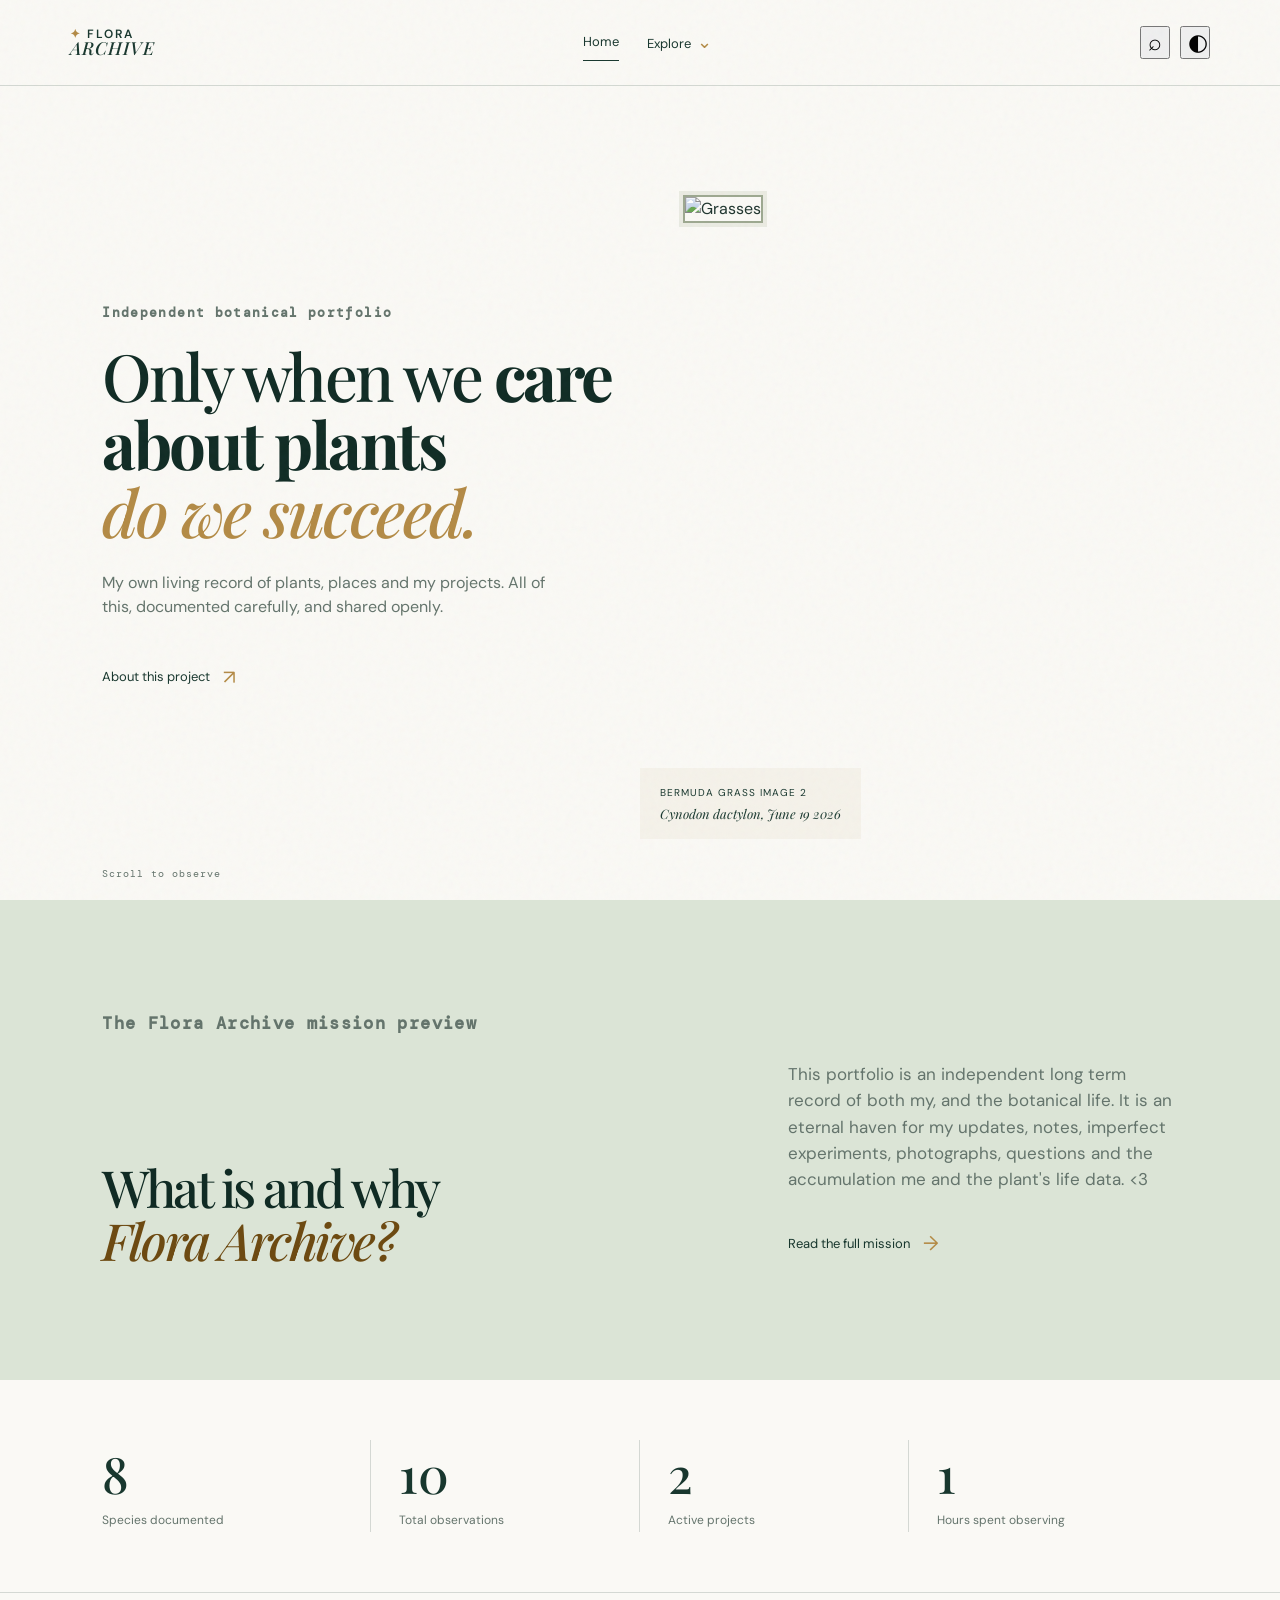
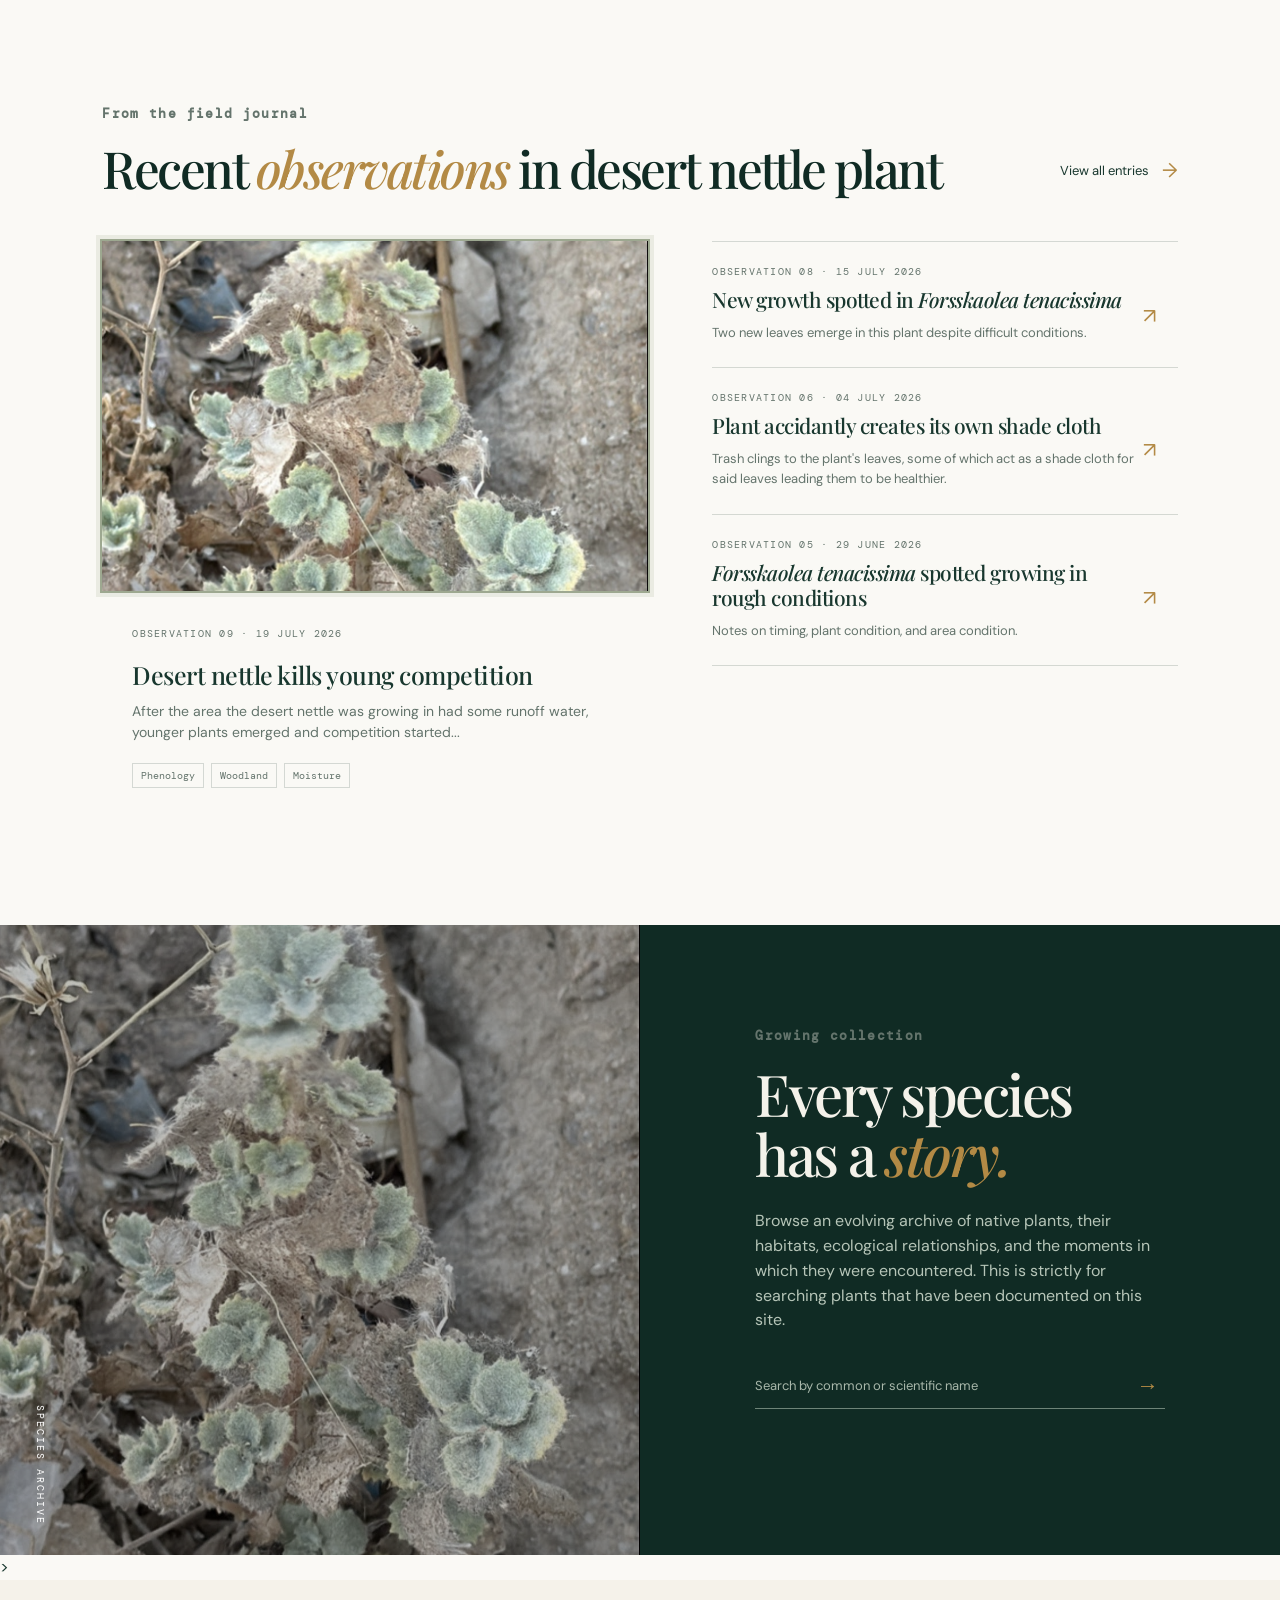
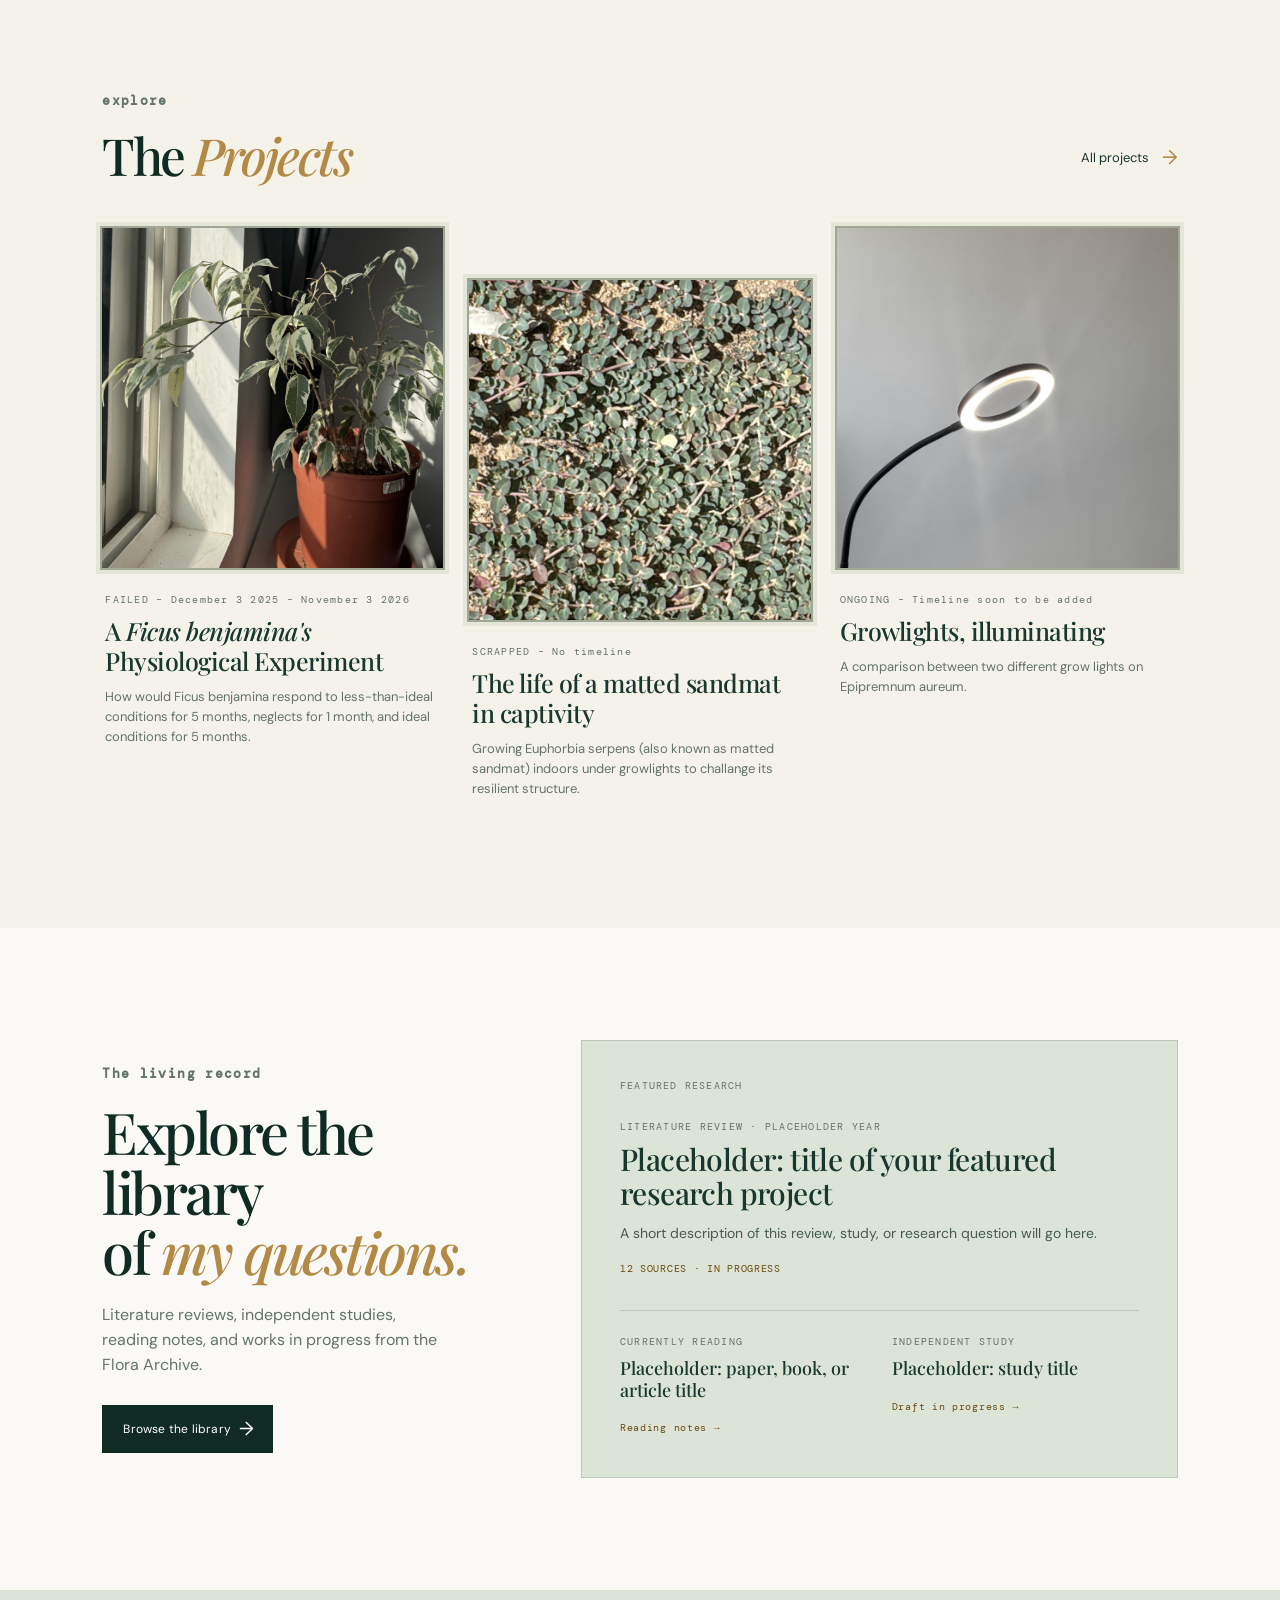
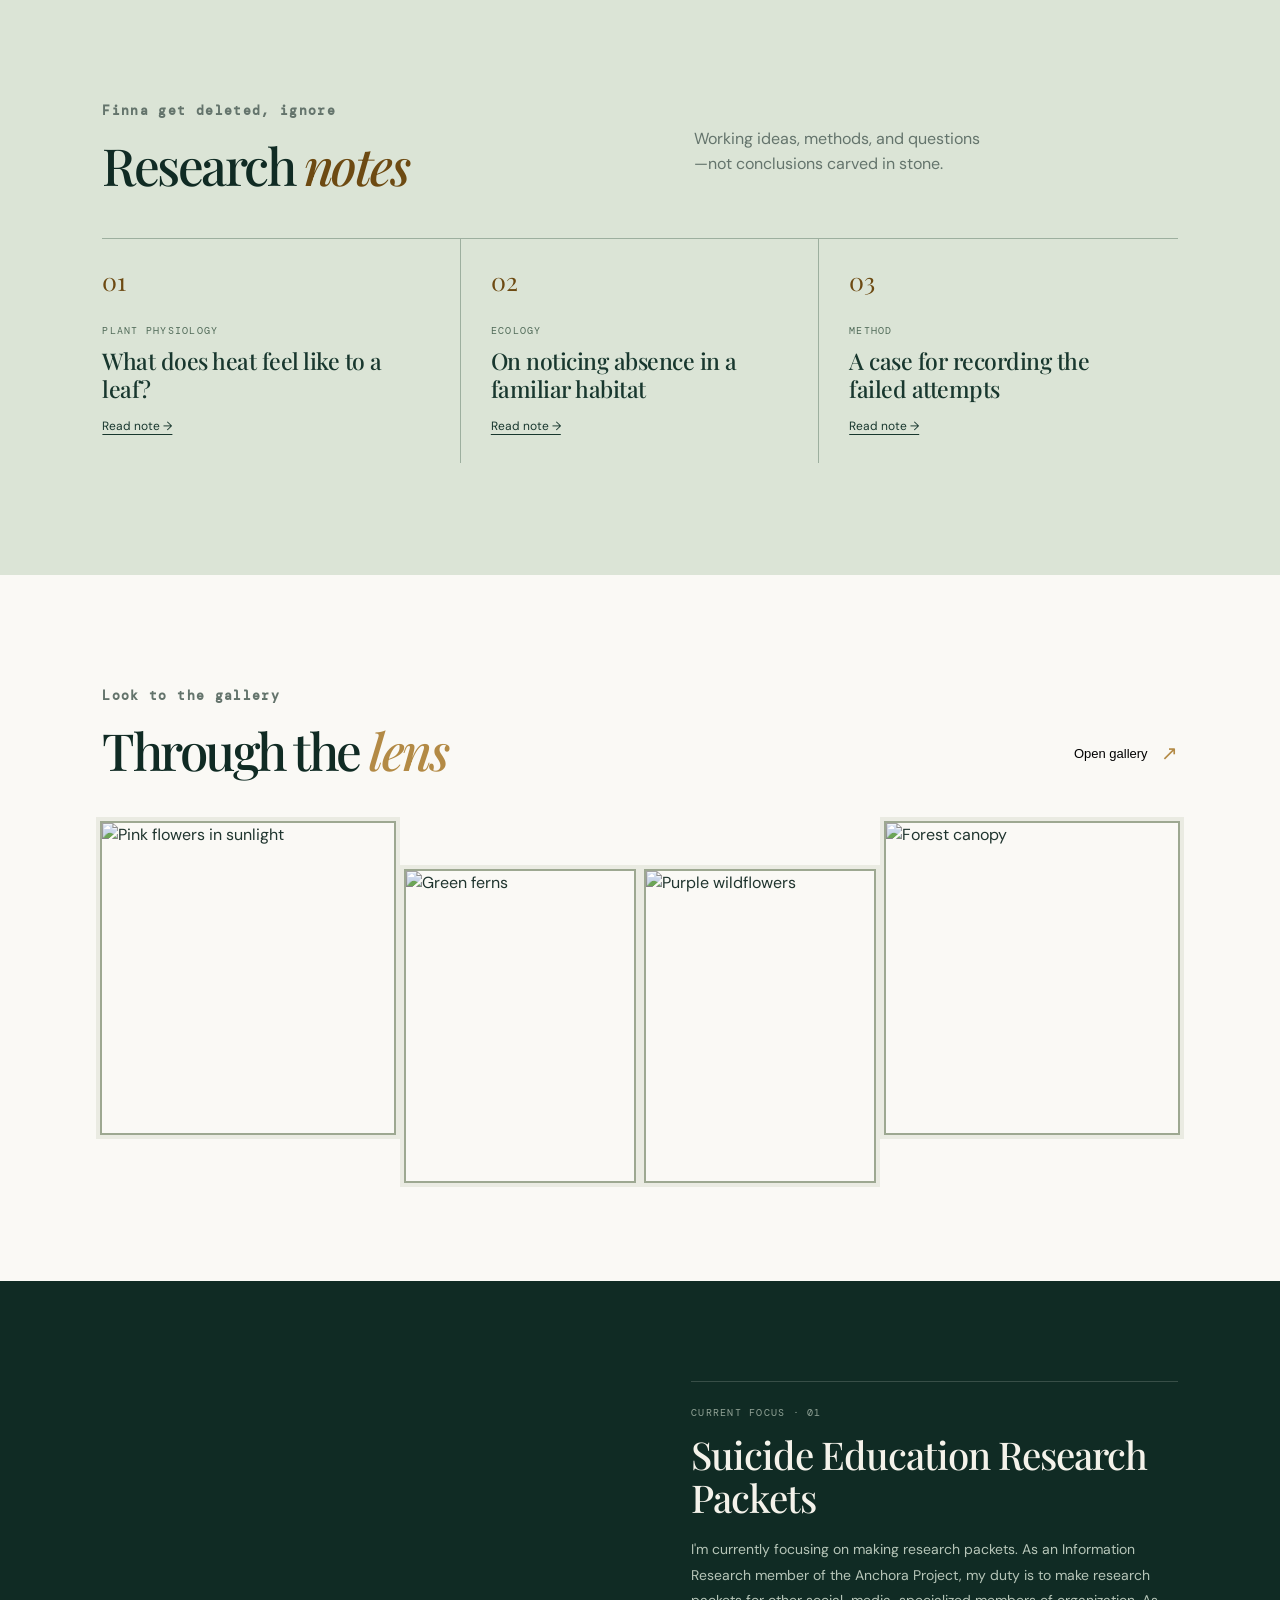
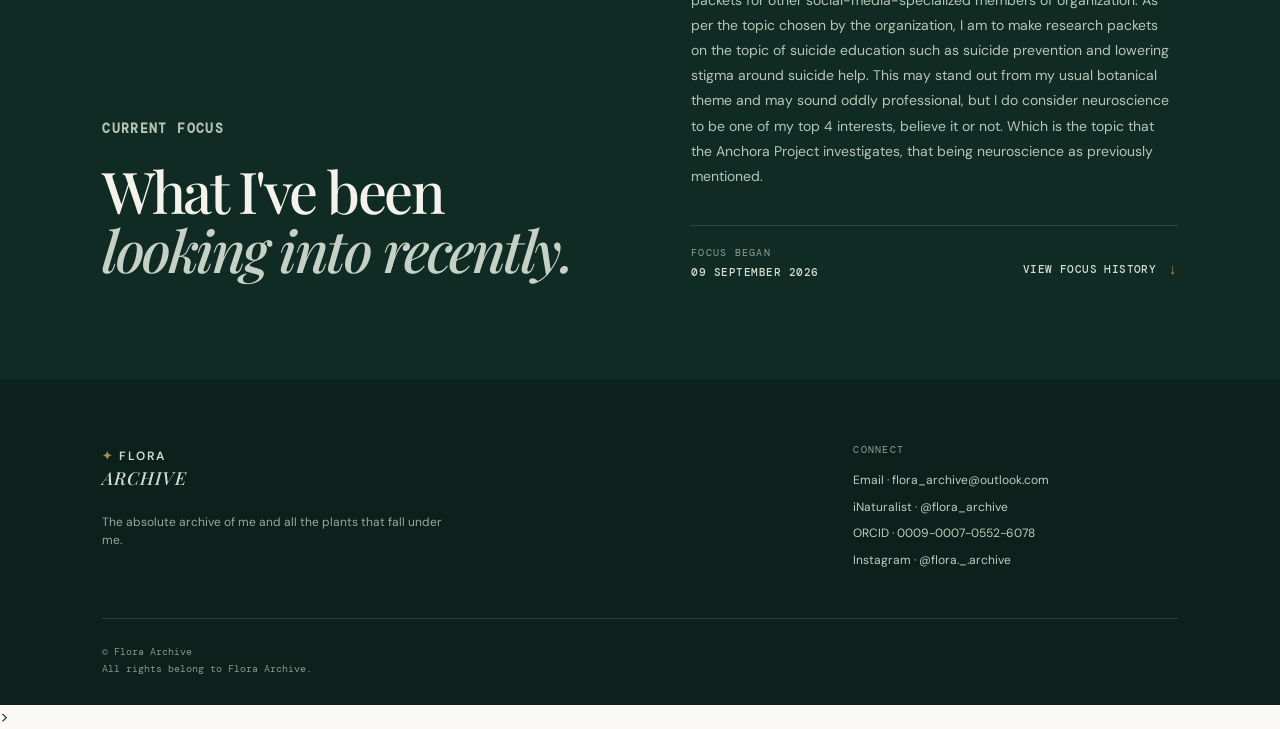
==== index.html @ 01d43f22 "Update statistics section with current counts" ====
<!DOCTYPE html>
<html lang="en">
<head>
  <link rel="apple-touch-icon" sizes="180x180" href="apple-touch-icon.png">
<link rel="icon" type="image/png" sizes="32x32" href="favicon-32x32.png">
<link rel="icon" type="image/png" sizes="16x16" href="favicon-16x16.png">
<link rel="manifest" href="site.webmanifest">

  <meta name="google-site-verification" content="4yT4V_p88GeWQ-NE4BEvoaEevQ_zPCximWHOG6hWYTo" />
  <meta name="google-site-verification" content="WA4KuqdUt3vAjFY7-NFNMb5pEqk57v_gBtIiW7fWdr4" />
  <meta charset="UTF-8" />
  <meta name="viewport" content="width=device-width, initial-scale=1.0" />
  <meta name="description" content="An independent botanical portfolio documenting plants, ecology, and and personal projects." />
  <title>Flora Archive . Independent Botanical portfolio</title>
  <link rel="preconnect" href="https://fonts.googleapis.com" />
  <link rel="preconnect" href="https://fonts.gstatic.com" crossorigin />
  <link href="https://fonts.googleapis.com/css2?family=DM+Mono:wght@400;500&family=DM+Sans:wght@400;500;600&family=Playfair+Display:ital,wght@0,500;0,600;0,700;1,500&display=swap" rel="stylesheet" />
  <link rel="stylesheet" href="styles.css" />
</head>
<body>
  <a class="skip-link" href="#main">Skip to content</a>
  <div class="grain"></div>
  <header class="site-header">
    <a class="wordmark" href="#home" aria-label="Flora Archive home"><span class="mark">✦</span> FLORA<br><i>ARCHIVE</i></a>
    <nav class="nav-links" aria-label="Main navigation">
  <a class="active" href="#home">Home</a>
  <button class="nav-more" aria-expanded="false">Explore <span>⌄</span></button>
     <div class="more-menu">

<p class="menu-label">Explore the archive</p>
       
  <a href="#statistics" onclick="document.getElementById('statistics').scrollIntoView({ behavior: 'smooth', block: 'center' }); return false;">Statistics</a>

  <a href="#species-search" onclick="document.getElementById('species-search').scrollIntoView({ behavior: 'smooth', block: 'center' }); return false;">Plant Search</a>

  <a href="#projects" onclick="document.getElementById('projects').scrollIntoView({ behavior: 'smooth', block: 'center' }); return false;">Projects</a>

  <a href="#research-library" onclick="document.getElementById('research-library').scrollIntoView({ behavior: 'smooth', block: 'center' }); return false;">The Library</a>

  <a href="#gallery" onclick="document.getElementById('gallery').scrollIntoView({ behavior: 'smooth', block: 'center' }); return false;">Gallery</a>

  <a href="#resources">Resources</a>
</div>
    </nav>
    <div class="header-actions"><button class="icon-btn search-open" aria-label="Open search">⌕</button><button class="icon-btn theme-toggle" aria-label="Switch colour theme">◐</button><button class="menu-btn" aria-label="Open menu">☰</button></div>
  </header>

  <main id="main">
    <section class="hero" id="home">
      <div class="hero-copy reveal">
        <p class="eyebrow"><span></span> Independent botanical portfolio</p>
        <h1>Only when we<b> care about plants</b><br><em>do we succeed.</em></h1>
        <p class="hero-text">My own living record of plants, places and my projects. All of this, documented carefully, and shared openly.</p>
        <div class="hero-actions"><a class="text-link" href="#about">About this project <span>↗</span></a></div>
      </div>
      <div class="hero-image reveal">
        <img src="IMG_6000.jpg" alt="Grasses" />
        <div class="image-caption"><span>BERMUDA GRASS IMAGE 2</span><i>Cynodon dactylon, June 19 2026</i></div>
      </div>
      <a class="scroll-cue" href="#journal">Scroll to observe</a>
    </section>

    <section class="intro section-pad" id="about">
      <p class="eyebrow"><span></span> The Flora Archive mission preview</p>
      <div class="intro-grid"><h2>What is and why <br><em>Flora Archive?</em></h2><div><p>This portfolio is an independent long term record of both my, and the botanical life. It is an eternal haven for my updates, notes, imperfect experiments, photographs, questions and the accumulation me and the plant's life data. <3</p><a class="text-link" href="mission.html">Read the full mission <span>→</span></a></div></div>
    </section>

    <section class="stats section-pad" id="statistics">
      <div class="stat"><strong data-count="8">8</strong><span>Species documented</span></div><div class="stat"><strong data-count="10">10</strong><span>Total observations</span></div><div class="stat"><strong data-count="2">2</strong><span>Active projects</span></div><div class="stat"><strong data-count="1">1</strong><span>Hours spent observing</span></div>
    </section>

    <section class="journal section-pad" id="journal">
      <div class="section-heading"><div><p class="eyebrow"><span></span> From the field journal</p><h2>Recent <em>observations</em> in desert nettle plant</h2></div><a class="text-link" href="#journal">View all entries <span>→</span></a></div>
      <div class="journal-grid">
        <article class="feature-entry card reveal"><img src="IMG_5272.jpg" alt="Fern leaves in a green forest" /><div class="entry-content"><p class="meta">OBSERVATION 09 · 19 JULY 2026</p><h3>Desert nettle kills young competition</h3><p>After the area the desert nettle was growing in had some runoff water, younger plants emerged and competition started...</p><div class="tag-row"><span>Phenology</span><span>Woodland</span><span>Moisture</span></div></div></article>
        <div class="entry-list">
          <article class="list-entry"><p class="meta">OBSERVATION 08 · 15 JULY 2026</p><h3>New growth spotted in <em>Forsskaolea tenacissima</em></h3><p>Two new leaves emerge in this plant despite difficult conditions.</p><a href="#journal" aria-label="Read observation">↗</a></article>
          <article class="list-entry"><p class="meta">OBSERVATION 06 · 04 JULY 2026</p><h3>Plant accidantly creates its own shade cloth</h3><p>Trash clings to the plant's leaves, some of which act as a shade cloth for said leaves leading them to be healthier.</p><a href="#journal" aria-label="Read observation">↗</a></article>
          <article class="list-entry"><p class="meta">OBSERVATION 05 · 29 JUNE 2026</p><h3><em>Forsskaolea tenacissima</em> spotted growing in rough conditions</h3><p>Notes on timing, plant condition, and area condition.</p><a href="#journal" aria-label="Read observation">↗</a></article>
        </div>
      </div>
    </section>

    <section class="species section-pad" id="species">
  <div class="species-photo">
    <img src="IMG_5272.jpg" alt="Detailed view of lush green leaves" />
    <div class="vertical-label">SPECIES ARCHIVE</div>
  </div>

  <div class="species-copy">
    <p class="eyebrow"><span></span> Growing collection</p>
    <h2>Every species<br>has a <em>story.</em></h2>
    <p>
      Browse an evolving archive of native plants, their habitats, ecological
      relationships, and the moments in which they were encountered. This is
      strictly for searching plants that have been documented on this site.
    </p>

   <div class="species-search" id="species-search">
  <input id="speciesInput" placeholder="Search by common or scientific name" aria-label="Search species" />
  <button id="speciesSearch" aria-label="Search species">→</button>
</div>

  </div>
</section>>

    <section class="projects section-pad" id="projects"><div class="section-heading"><div><p class="eyebrow"><span></span>explore</p><h2>The <em>Projects</em></h2></div><a class="text-link" href="/project-details.html">All projects <span>→</span></a>
</div><div class="project-grid">
      <article class="project-card"><img src="IMG_5226.jpg" alt="Mountainous desert landscape" /><div><p class="meta">FAILED – December 3 2025 – November 3 2026</p><h3>A <em>Ficus benjamina's</em> Physiological Experiment</h3><p>How would Ficus benjamina respond to less-than-ideal conditions for 5 months, neglects for 1 month, and ideal conditions for 5 months.</p></div></article>
      <article class="project-card offset"><img src="IMG_6002.jpg" alt="Misty forest lake" /><div><p class="meta">SCRAPPED – No timeline</p><h3>The life of a matted sandmat in captivity</h3><p>Growing Euphorbia serpens (also known as matted sandmat) indoors under growlights to challange its resilient structure.</p></div></article>
      <article class="project-card"><img src="IMG_6001.jpg" alt="Close up of flowering plant" /><div><p class="meta">ONGOING – Timeline soon to be added</p><h3>Growlights, illuminating</h3><p>A comparison between two different grow lights on Epipremnum aureum.</p></div></article>
    </div></section>
                    
    <section class="research-library section-pad" id="research-library">
  <div class="library-copy">
    <p class="eyebrow"><span></span> The living record</p>

    <h2>Explore the library <br>of <em>my questions.</em></h2>

    <p>
      Literature reviews, independent studies, reading notes, and
      works in progress from the Flora Archive.
    </p>

    <a class="button dark" href="library.html">
      Browse the library <span>→</span>
    </a>
  </div>

  <div class="library-preview" aria-label="Featured research library entries">
    <p class="library-label">FEATURED RESEARCH</p>

    <article class="library-feature">
      <p class="meta">LITERATURE REVIEW · PLACEHOLDER YEAR</p>
      <h3>Placeholder: title of your featured research project</h3>
      <p>
        A short description of this review, study, or research question
        will go here.
      </p>
      <p class="library-status">12 SOURCES · IN PROGRESS</p>
    </article>

    <div class="library-list">
      <article>
        <p class="meta">CURRENTLY READING</p>
        <h4>Placeholder: paper, book, or article title</h4>
        <span>Reading notes →</span>
      </article>

      <article>
        <p class="meta">INDEPENDENT STUDY</p>
        <h4>Placeholder: study title</h4>
        <span>Draft in progress →</span>
      </article>
    </div>
  </div>
</section>

    <section class="notes section-pad" id="notes"><div class="notes-top"><p class="eyebrow"><span></span>Finna get deleted, ignore</p><h2>Research <em>notes</em></h2><p>Working ideas, methods, and questions—not conclusions carved in stone.</p></div><div class="notes-grid"><article><span>01</span><p class="meta">PLANT PHYSIOLOGY</p><h3>What does heat feel like to a leaf?</h3><a href="#notes">Read note →</a></article><article><span>02</span><p class="meta">ECOLOGY</p><h3>On noticing absence in a familiar habitat</h3><a href="#notes">Read note →</a></article><article><span>03</span><p class="meta">METHOD</p><h3>A case for recording the failed attempts</h3><a href="#notes">Read note →</a></article></div></section>

    <section class="gallery section-pad" id="gallery"><div class="section-heading"><div><p class="eyebrow"><span></span>Look to the gallery</p><h2>Through the <em>lens</em></h2></div><button class="text-link gallery-open">Open gallery <span>↗</span></button></div><div class="gallery-grid"><img src="https://images.unsplash.com/photo-1490750967868-88aa4486c946?auto=format&fit=crop&w=900&q=85" alt="Pink flowers in sunlight" /><img src="https://images.unsplash.com/photo-1497250681960-ef046c08a56e?auto=format&fit=crop&w=900&q=85" alt="Green ferns" /><img src="https://images.unsplash.com/photo-1465146344425-f00d5f5c8f07?auto=format&fit=crop&w=900&q=85" alt="Purple wildflowers" /><img src="https://images.unsplash.com/photo-1441974231531-c6227db76b6e?auto=format&fit=crop&w=900&q=85" alt="Forest canopy" /></div></section>

 <section class="current-focus" id="current-focus">

  <div class="focus-heading">
    <p class="eyebrow"><span></span> CURRENT FOCUS</p>

    <h2>
      What I've been <br>
      <em>looking into recently.</em>
    </h2>
  </div>

  <div class="focus-content">

    <p class="meta">CURRENT FOCUS · 01</p>

    <h3>Suicide Education Research Packets</h3>

    <p class="focus-description">
     I'm currently focusing on making research packets.
      As an Information Research member of the Anchora Project, my duty is to make research packets for other social-media-specialized members of organization.
      As per the topic chosen by the organization, I am to make research packets on the topic of suicide education such as suicide prevention and lowering stigma around suicide help.
      This may stand out from my usual botanical theme and may sound oddly professional, but I do consider neuroscience to be one of my top 4 interests, believe it or not. Which is the topic that the Anchora Project investigates, that being neuroscience as previously mentioned.
    </p>

    <div class="focus-meta">

      <div class="focus-date">
        <span class="meta">FOCUS BEGAN</span>
        <strong>09 SEPTEMBER 2026</strong>
      </div>

      <div class="focus-history">

        <button
          class="focus-history-button"
          type="button"
          aria-expanded="false"
          aria-controls="focus-history-menu"
        >
          View focus history <span>↓</span>
        </button>

        <div
          class="focus-history-menu"
          id="focus-history-menu"
          aria-hidden="true"
        >

          <button type="button" data-focus-period="week">
            One week ago
          </button>

          <button type="button" data-focus-period="fortnight">
            One fortnight ago
          </button>

          <button type="button" data-focus-period="month">
            One month ago
          </button>

          <button type="button" data-focus-period="three-months">
            Three months ago
          </button>

        </div>

      </div>

    </div>

    <div class="focus-history-result" id="focus-history-result" aria-live="polite">
      <span class="meta">SELECT A PERIOD</span>
      <p>Choose a point in the archive to see what I was focused on then.</p>
    </div>

  </div>

</section>
  </main>
 <footer id="resources">

  <div class="footer-brand">
    <a class="wordmark" href="#home">
      <span class="mark">✦</span> FLORA<br><i>ARCHIVE</i>
    </a>

    <p>
      The absolute archive of me and all the plants that fall under me.
    </p>
  </div>

  <div class="footer-connect">
    <p class="meta">CONNECT</p>

    <span class="footer-contact">
      Email · flora_archive@outlook.com
    </span>

    <a href="https://www.inaturalist.org/people/flora_archive"
       target="_blank" rel="noopener">
      iNaturalist · @flora_archive
    </a>

    <a href="https://orcid.org/0009-0007-0552-6078"
       target="_blank" rel="noopener">
      ORCID · 0009-0007-0552-6078
    </a>

    <a href="https://www.instagram.com/flora._.archive/"
       target="_blank" rel="noopener">
      Instagram · @flora._.archive
    </a>
  </div>

  <div class="footer-bottom">
    © <span id="year"></span> Flora Archive<br>
    All rights belong to Flora Archive.
  </div>

</footer>
  <div class="search-modal" id="searchModal" aria-hidden="true">
  <button class="modal-close" aria-label="Close search">×</button>

  <div>
    <p class="eyebrow"><span></span> Search the archive</p>

    <div class="archive-search-row">
      <button id="clearArchiveSearch" class="clear-search" type="button" aria-label="Clear search">×</button>

      <input
        id="globalSearch"
        placeholder="Search a plant, such as Ficus or garden cress"
        aria-label="Search the experimental plant archive"
        autofocus
      />
    </div>

    <div id="searchResults" aria-live="polite">
      <p>Search the experimental plant archive by common or scientific name.</p>
    </div>
  </div>
</div>>
  <div class="lightbox" id="lightbox" aria-hidden="true"><button class="modal-close" aria-label="Close gallery">×</button><img src="" alt="" /></div>
  <script src="script.js"></script>
</body>
</html>
---- styles.css ----
:root{--ink:#18372e;--deep:#102b24;--sage:#dbe4d6;--sage2:#aab9a4;--cream:#f5f2ea;--paper:#faf9f5;--gold:#b38a45;--line:rgba(24,55,46,.17);--muted:#64746c;--serif:'Playfair Display',serif;--sans:'DM Sans',sans-serif;--mono:'DM Mono',monospace}*{box-sizing:border-box}html{scroll-behavior:smooth}body{margin:0;background:var(--paper);color:var(--ink);font-family:var(--sans);font-size:16px;line-height:1.55}.grain{position:fixed;inset:0;opacity:.045;pointer-events:none;z-index:20;background-image:url("data:image/svg+xml,%3Csvg viewBox='0 0 180 180' xmlns='http://www.w3.org/2000/svg'%3E%3Cfilter id='n'%3E%3CfeTurbulence type='fractalNoise' baseFrequency='.9' numOctaves='4' stitchTiles='stitch'/%3E%3C/filter%3E%3Crect width='100%25' height='100%25' filter='url(%23n)' opacity='.8'/%3E%3C/svg%3E")}a{color:inherit;text-decoration:none}.skip-link{position:absolute;left:-9999px}.skip-link:focus{left:1rem;top:1rem;z-index:100;background:white;padding:1rem}.site-header{height:86px;display:flex;align-items:center;justify-content:space-between;padding:0 5.5vw;border-bottom:1px solid var(--line);position:relative;z-index:10;background:rgba(250,249,245,.92);backdrop-filter:blur(10px)}.wordmark{font-size:12px;line-height:.9;letter-spacing:2px;font-weight:600}.wordmark i{font-family:var(--serif);font-size:18px;font-weight:500;letter-spacing:1px}.mark{color:var(--gold);font-size:12px}.nav-links{display:flex;gap:28px;align-items:center;font-size:13px}.nav-links>a{padding:33px 0;position:relative}.nav-links>a.active:after{content:'';position:absolute;left:0;right:0;bottom:25px;height:1px;background:var(--ink)}.nav-more{
  border:0;
  background:none;
  color:var(--ink);
  font:inherit;
  cursor:pointer;
  padding:33px 0;
  position:relative;
  transition:color .2s ease;
}

.nav-more:hover{
  color:var(--gold);
}

.nav-more span{
  color:var(--gold);
  font-size:18px;
  display:inline-block;
  margin-left:3px;
  transition:transform .2s ease;
}

.nav-more[aria-expanded="true"] span{
  transform:rotate(180deg);
}.nav-more span{color:var(--gold);font-size:18px}.more-menu{
  display:grid;
  position:absolute;
  top:calc(100% + 10px);
  right:auto;
  left:50%;
  transform:translateX(-50%) translateY(-6px);
  width:210px;
  padding:8px;
  background:var(--paper);
  border:1px solid var(--line);
  box-shadow:0 14px 35px rgba(16,43,36,.12);
  opacity:0;
  visibility:hidden;
  pointer-events:none;
  transition:
    opacity .2s ease,
    transform .2s ease,
    visibility .2s ease;
  z-index:30;
}

.more-menu.open{
  opacity:1;
  visibility:visible;
  pointer-events:auto;
  transform:translateX(-50%) translateY(0);
}

.more-menu a{
  display:block;
  padding:11px 13px;
  font-size:12px;
  color:var(--ink);
  border-bottom:1px solid var(--line);
  transition:
    background .2s ease,
    color .2s ease,
    padding-left .2s ease;
}

.more-menu a:last-child{
  border-bottom:0;
}

.more-menu a:hover{
  background:var(--sage);
  color:var(--deep);
  padding-left:17px;
}.header-actions{display:flex;gap:10px}.icon-btn{font-size:23px;width:30px}.menu-btn{display:none;font-size:20px}.section-pad{padding:112px 8vw}.hero{min-height:calc(100vh - 86px);display:grid;grid-template-columns:1.05fr .95fr;align-items:center;padding:5.5vw 8vw 4vw;position:relative;gap:3vw}.eyebrow,.meta{font:10px var(--mono);letter-spacing:1.25px;color:var(--muted);margin:0 0 20px}.eyebrow span{display:inline-block;width:24px;height:1px;background:var(--gold);vertical-align:middle;margin:0 9px 3px 0}.hero h1,h2{font:500 clamp(41px,5.1vw,78px)/1.04 var(--serif);letter-spacing:-2.5px;margin:0;color:var(--deep)}h1 em,h2 em{color:var(--gold);font-weight:500}.hero-text{max-width:450px;margin:26px 0 33px;color:var(--muted);font-size:16px}.hero-actions{display:flex;align-items:center;gap:26px}.button{display:inline-flex;align-items:center;gap:30px;padding:14px 18px 14px 20px;font-size:12px;letter-spacing:.2px;border:1px solid transparent;transition:.25s}.button span{font-size:19px;line-height:10px}.primary{background:var(--deep);color:#fff}.primary:hover{
  transform:translateY(-2px);
  background:var(--gold);
}.text-link{font-size:13px;cursor:pointer;border:0;background:none;padding:0}.text-link span{font-size:20px;color:var(--gold);padding-left:5px}.hero-image{height:min(68vh,620px);position:relative}.hero-image img{height:100%;width:100%;object-fit:cover;filter:saturate(.72)}.image-caption{position:absolute;bottom:-30px;left:-45px;padding:17px 20px;background:var(--cream);font-size:10px;letter-spacing:1px}.image-caption i{font:italic 13px var(--serif);display:block;letter-spacing:0;margin-top:4px}.hero-stamp{position:absolute;right:-23px;top:28px;width:94px;height:94px;background:var(--sage);border-radius:50%;display:flex;align-items:center;justify-content:center;flex-direction:column;text-align:center;transform:rotate(10deg)}.hero-stamp span{font:25px var(--serif)}.hero-stamp small{font:8px var(--mono);line-height:1.25}.scroll-cue{position:absolute;bottom:20px;left:8vw;font:10px var(--mono);letter-spacing:1px;color:var(--muted)}.scroll-cue span{display:inline-block;height:32px;width:1px;background:var(--gold);vertical-align:middle;margin-right:8px}.intro{background:var(--sage)}.intro-grid{display:grid;grid-template-columns:1.2fr .8fr;gap:8vw;align-items:end}.intro h2,.section-heading h2,.notes h2{font-size:clamp(37px,4vw,58px)}.intro p{font-size:17px;color:var(--muted);max-width:430px;margin:0 0 27px}.stats{display:grid;grid-template-columns:repeat(4,1fr);padding-top:60px;padding-bottom:60px;border-bottom:1px solid var(--line)}.stat{border-right:1px solid var(--line);padding:0 28px}.stat:first-child{padding-left:0}.stat:last-child{border:0}.stat strong{font:500 50px var(--serif);display:block}.stat span{font-size:12px;color:var(--muted)}.section-heading{display:flex;align-items:end;justify-content:space-between;margin-bottom:46px}.journal{background:var(--paper)}.journal-grid{display:grid;grid-template-columns:1.08fr .92fr;gap:5vw}.card{
  background:var(--paper)
}.feature-entry img{height:350px;width:100%;object-fit:cover;filter:saturate(.7)}.entry-content{padding:28px 30px 25px}.entry-content h3,.list-entry h3,.project-card h3,.notes h3{font:500 25px/1.2 var(--serif);margin:0 0 11px;letter-spacing:-.5px}.entry-content>p:not(.meta){margin:0 0 19px;color:var(--muted);font-size:14px}.tag-row{display:flex;gap:7px;flex-wrap:wrap}.tag-row span{font:10px var(--mono);padding:5px 8px;border:1px solid var(--line);color:var(--muted)}.entry-list{border-top:1px solid var(--line)}.list-entry{padding:23px 42px 24px 0;border-bottom:1px solid var(--line);position:relative}.list-entry .meta{margin-bottom:9px}.list-entry h3{font-size:21px}.list-entry>p:not(.meta){font-size:13px;color:var(--muted);margin:0}.list-entry a{position:absolute;right:4px;top:40%;font-size:21px;color:var(--gold)}.species{background:var(--deep);padding:0;display:grid;grid-template-columns:1fr 1fr;color:#e6eadf}.species-photo{height:630px;position:relative;overflow:hidden}.species-photo img{width:100%;height:100%;object-fit:cover;filter:saturate(.5) brightness(.75)}.vertical-label{position:absolute;left:34px;bottom:30px;color:#fff;font:10px var(--mono);letter-spacing:2px;writing-mode:vertical-rl}.species-copy{padding:8vw 9vw}.species-copy h2{color:#f4f2ea;font-size:clamp(40px,4.5vw,65px)}.species-copy p:not(.eyebrow):not(.micro){color:#b6c5b8;max-width:430px;margin:25px 0 30px}.species-search{display:flex;border-bottom:1px solid #6e8478;max-width:430px}.species-search input{border:0;background:none;padding:14px 0;color:white;font:13px var(--sans);width:100%;outline:0}.species-search input::placeholder{color:#a8b7aa}.species-search button{border:0;background:none;color:var(--gold);font-size:22px;cursor:pointer}.micro{font-size:11px!important;color:#b6c5b8}.micro a{text-decoration:underline;text-underline-offset:3px}.projects{
  background:var(--cream)
}.project-grid{display:grid;grid-template-columns:repeat(3,1fr);gap:26px}.project-card{background:transparent}.project-card.offset{margin-top:52px}.project-card img{width:100%;height:340px;object-fit:cover;filter:saturate(.65)}.project-card div{padding:17px 3px}.project-card .meta{margin-bottom:10px}.project-card h3{font-size:25px}.project-card p:last-child{font-size:13px;color:var(--muted);margin:0}.map-section{display:grid;grid-template-columns:.82fr 1.18fr;align-items:center;gap:5vw}.map-copy h2{font-size:clamp(38px,4.5vw,62px)}.map-copy>p:not(.eyebrow){color:var(--muted);max-width:350px;margin:22px 0 27px}.dark{background:var(--deep);color:white}.map-art{height:420px;background:#d9e3d4;position:relative;overflow:hidden}.map-art svg{position:absolute;width:100%;height:100%;fill:none;stroke:#7c927c;stroke-width:1.3;opacity:.75}.pin{position:absolute;color:var(--gold);font-size:21px;text-shadow:0 1px #fff}.p1{top:34%;left:32%}.p2{top:47%;left:58%}.p3{top:65%;left:48%}.map-note{position:absolute;bottom:24px;right:25px;font:10px/1.55 var(--mono);letter-spacing:1px;color:#536c59}.notes{background:var(--sage)}.notes-top{display:grid;grid-template-columns:1.1fr .9fr;align-items:end;margin-bottom:46px}.notes-top .eyebrow,.notes-top h2{grid-column:1}.notes-top>p:last-child{grid-column:2;grid-row:1/3;color:var(--muted);max-width:290px}.notes-grid{display:grid;grid-template-columns:repeat(3,1fr);border-top:1px solid #9daf9f}.notes-grid article{padding:25px 30px 25px 0;border-right:1px solid #9daf9f;min-height:220px}.notes-grid article+article{padding-left:30px}.notes-grid article:last-child{border:0}.notes-grid span{font:25px var(--serif);color:var(--gold)}.notes-grid .meta{margin:25px 0 10px;color:#516b59}.notes-grid h3{font-size:23px}.notes-grid a{font-size:12px;text-decoration:underline;text-underline-offset:4px}.gallery{padding-bottom:100px}.gallery-grid{display:grid;grid-template-columns:1.15fr .9fr .9fr 1.15fr;gap:12px}.gallery-grid img{width:100%;height:310px;object-fit:cover;filter:saturate(.67);cursor:pointer;transition:.3s}.gallery-grid img:hover{filter:saturate(1);transform:translateY(-4px)}.gallery-grid img:nth-child(2),.gallery-grid img:nth-child(3){margin-top:48px}.newsletter{text-align:center;background:var(--deep);color:#fff;padding:100px 20px}.newsletter .eyebrow{color:#b6c5b8}.newsletter h2{color:#f4f2ea;font-size:clamp(37px,4.5vw,63px)}.newsletter form{display:flex;max-width:490px;margin:34px auto 12px;border-bottom:1px solid #7d9083}.newsletter input{flex:1;background:none;border:0;color:white;padding:15px 2px;font:13px var(--sans);outline:0}.newsletter input::placeholder{color:#aec0b1}.newsletter .button{margin-bottom:-1px}.form-note{font-size:11px;color:#b6c5b8;margin:0}footer{
  padding:64px 8vw 28px;
  display:grid;
  grid-template-columns:2fr 1fr;
  gap:40px 8vw;
  background:#0c211b;
  color:#d4ddd0;
}

footer .footer-brand p{
  font-size:12px;
  color:#99aa9e;
  margin-top:20px;
  max-width:360px;
}

footer .meta{
  color:#91a397;
  margin-bottom:15px;
}

footer .footer-connect a,
footer .footer-contact{
  display:block;
  font-size:12px;
  margin:8px 0;
  color:#c2cec2;
}

footer .footer-connect a:hover{
  color:var(--gold);
}

.footer-bottom{
  grid-column:1 / -1;
  padding-top:24px;
  border-top:1px solid rgba(212,221,208,.15);
  font:10px/1.7 var(--mono);
  color:#85998c;
}.search-modal,.lightbox{position:fixed;inset:0;background:rgba(11,31,25,.96);z-index:50;display:none;place-items:center;padding:25px}.search-modal.open,.lightbox.open{display:grid}.search-modal>div{width:min(750px,100%)}.search-modal .eyebrow{color:#afc0b2}.search-modal input{width:100%;background:none;border:0;border-bottom:1px solid #83968b;color:white;font:clamp(22px,3vw,38px) var(--serif);padding:14px 0;outline:0}.search-modal input::placeholder{color:#829388}.search-modal #searchResults{color:#aebeb0;font-size:13px;padding-top:20px}.modal-close{position:absolute;right:5vw;top:30px;background:none;border:0;color:#fff;font-size:34px;cursor:pointer}.lightbox img{max-height:85vh;max-width:90vw;object-fit:contain}.reveal{animation:rise .8s ease both}@keyframes rise{from{opacity:0;transform:translateY(22px)}to{opacity:1;transform:none}}.sr-only{position:absolute;left:-9999px}
body.dark{--ink:#dce7da;--deep:#091a15;--sage:#233d33;--sage2:#637b6b;--cream:#162720;--paper:#102019;--gold:#c5a663;--line:rgba(220,231,218,.15);--muted:#a5b7aa}body.dark .site-header{background:rgba(16,32,25,.92)}body.dark .card{background:#172b23}body.dark .projects{background:#172b23}body.dark .project-card img{opacity:.8}body.dark .map-art{background:#284638}body.dark .notes{background:#233d33}body.dark .intro p,body.dark .notes-top>p:last-child{color:#c1d0c1}body.dark .notes-grid{border-color:#526d5c}body.dark .notes-grid article{border-color:#526d5c}body.dark .species-copy{background:#091a15}
.research-library{
  display:grid;
  grid-template-columns:.82fr 1.18fr;
  align-items:center;
  gap:5vw;
}

.research-library{
  display:grid;
  grid-template-columns:.82fr 1.18fr;
  align-items:center;
  gap:5vw;
}

.menu-label{
  font:9px var(--mono);
  letter-spacing:1.3px;
  text-transform:uppercase;
  color:var(--muted);
  padding:7px 13px 9px;
  margin:0;
}

.library-copy h2{
  font-size:clamp(38px,4.5vw,62px);
}

.library-copy>p:not(.eyebrow){
  color:var(--muted);
  max-width:350px;
  margin:22px 0 27px;
}

.library-preview{
  min-height:420px;
  padding:38px;
  background:var(--sage);
  border:1px solid var(--line);
}

.library-label{
  font:10px var(--mono);
  letter-spacing:1.2px;
  color:var(--muted);
  margin:0 0 28px;
}

.library-feature{
  padding-bottom:25px;
  border-bottom:1px solid var(--line);
}

.library-feature .meta,
.library-list .meta{
  margin-bottom:10px;
}

.library-feature h3{
  font:500 30px/1.12 var(--serif);
  margin:0 0 13px;
  letter-spacing:-.6px;
}

.library-feature>p:not(.meta):not(.library-status){
  color:#465c50;
  font-size:14px;
  margin:0 0 17px;
  max-width:520px;
}

.library-status,
.library-list span{
  font:10px var(--mono);
  letter-spacing:.7px;
  color:var(--gold);
}

.library-list{
  display:grid;
  grid-template-columns:1fr 1fr;
  gap:25px;
  padding-top:24px;
}

.library-list h4{
  font:500 18px/1.2 var(--serif);
  margin:0 0 13px;
}
@media(max-width:800px){.site-header{height:70px;padding:0 6vw}.nav-links{display:none}.menu-btn{display:block}.nav-links.mobile{display:flex;position:absolute;top:70px;left:0;right:0;background:var(--paper);padding:15px 6vw 25px;flex-direction:column;align-items:start;gap:0;border-bottom:1px solid var(--line)}.nav-links.mobile>a{padding:9px 0}.nav-links.mobile .nav-more,.nav-links.mobile .more-menu{display:none}.hero{grid-template-columns:1fr;padding:60px 7vw 75px;gap:46px}.hero-image{height:440px}.hero h1{font-size:53px}.image-caption{left:-10px}.hero-stamp{right:-9px}.scroll-cue{display:none}.section-pad{padding:75px 7vw}.intro-grid,.journal-grid,.species,.map-section{grid-template-columns:1fr}.intro-grid{gap:28px}.stats{grid-template-columns:1fr 1fr;padding:26px 7vw;gap:25px}.stat{padding:0 0 15px;border-right:0;border-bottom:1px solid var(--line)}.stat strong{font-size:39px}.section-heading{align-items:start;gap:15px}.section-heading .text-link{padding-top:17px;white-space:nowrap}.feature-entry img{height:290px}.species-photo{height:380px}.species-copy{padding:75px 7vw}.project-grid{grid-template-columns:1fr;gap:30px}.project-card.offset{margin-top:0}.project-card img{height:350px}.map-art{height:320px}.notes-top{display:block}.notes-top>p:last-child{margin-top:20px}.notes-grid{grid-template-columns:1fr}.notes-grid article,.notes-grid article+article{padding:22px 0;border-right:0;border-bottom:1px solid #9daf9f;min-height:0}.gallery-grid{grid-template-columns:1fr 1fr}.gallery-grid img{height:220px}.gallery-grid img:nth-child(2),.gallery-grid img:nth-child(3){margin-top:0}footer{grid-template-columns:1fr 1fr;padding:55px 7vw 25px}.footer-brand{grid-column:1/3}.footer-bottom{grid-column:1/3;margin-top:20px}.newsletter{padding:75px 7vw}.newsletter form{display:block;border:0}.newsletter input{display:block;border-bottom:1px solid #7d9083;width:100%;margin-bottom:15px}.newsletter .button{margin:0}.more-menu.open{display:none}}@media(max-width:430px){.hero h1{font-size:46px}.hero-actions{align-items:flex-start;flex-direction:column;gap:18px}.section-heading{display:block}.section-heading .text-link{display:block;padding-top:17px}.gallery-grid img{height:160px}.research-library{
  grid-template-columns:1fr;
}

.library-preview{
  min-height:0;
}

.library-list{
  grid-template-columns:1fr;
  gap:22px;
}}
.hero-image img,
.feature-entry > img,
.species-photo > img,
.project-card > img,
.gallery-grid > img,
.lightbox img {
  box-shadow:
    0 0 0 2px #9aaa88,
    0 0 0 6px rgba(154, 170, 136, 0.18);
}


.button,
.text-link,
.list-entry > a {
  min-width: 48px;
  min-height: 48px;
  display: inline-flex;
  align-items: center;
  justify-content: center;
  gap: 0.5rem;
}


.list-entry > a {
  width: 48px;
  padding: 0;
  border-radius: 50%;
}

.archive-search-row {
  display: flex;
  align-items: center;
  gap: 0.6rem;
}

.archive-search-row input {
  flex: 1;
  min-width: 0;
}

.clear-search {
  width: 48px;
  height: 48px;
  flex: 0 0 48px;
  border: 1px solid #8d9c7c;
  border-radius: 50%;
  background: transparent;
  color: inherit;
  font-size: 1.5rem;
  cursor: pointer;
}

.clear-search:disabled {
  opacity: 0.35;
  cursor: default;
}

a:focus-visible,
button:focus-visible,
input:focus-visible,
select:focus-visible,
textarea:focus-visible,
[tabindex]:focus-visible {
  outline: 3px solid #fff3bb;
  outline-offset: 3px;
  box-shadow: 0 0 0 6px #18372e;
}


body:not(.dark) .intro h2 em,
body:not(.dark) .notes h2 em,
body:not(.dark) .notes-grid span,
body:not(.dark) .library-status,
body:not(.dark) .library-list span {
  color: #6d4a12;
}


.eyebrow span {
  display: none;
}

.eyebrow {
  font-size: 13px;
  font-weight: 600;
  letter-spacing: 1.35px;
}

body.dark {
  --ink: #e4eee4;
  --deep: #091a15;
  --sage: #1d352c;
  --sage2: #718a78;
  --cream: #1a2b24;
  --paper: #0f211a;
  --gold: #e6c56f;
  --line: rgba(228, 238, 228, 0.16);
  --muted: #a9baae;
}



body.dark .site-header {
  background: rgba(15, 33, 26, 0.94);
}



body.dark .hero h1,
body.dark h2 {
  color: var(--ink);
}

body.dark h1 em,
body.dark h2 em {
  color: var(--gold);
}



body.dark .hero-text,
body.dark .intro p,
body.dark .project-card p:last-child,
body.dark .list-entry > p:not(.meta),
body.dark .entry-content > p:not(.meta) {
  color: var(--muted);
}



body.dark .intro {
  background: var(--sage);
}

body.dark .projects {
  background: #182b23;
}

body.dark .notes {
  background: var(--sage);
}

body.dark .notes-top > p:last-child {
  color: #b7c8ba;
}

body.dark .notes-grid .meta {
  color: #a8bea9;
}



body.dark .text-link span,
body.dark .list-entry a,
body.dark .species-search button,
body.dark .notes-grid span {
  color: var(--gold);
}

body.dark .eyebrow span {
  background: var(--gold);
}



body.dark .card {
  background: #162a22;
}


body.dark .species {
  background: var(--deep);
}

body.dark .species-copy h2 {
  color: #f1f3eb;
}


body.dark .newsletter {
  background: #071510;
}

body.dark footer {
  background: #06130f;
}



body.dark .species-search input,
body.dark .newsletter input {
  color: #f0f4ef;
}

body.dark .species-search input::placeholder,
body.dark .newsletter input::placeholder {
  color: #9eb2a4;
}



body.dark .mission-section {
  border-color: var(--line);
}

body.dark .mission-card {
  border-color: var(--line);
}

body.dark .mission-card:hover {
  border-color: rgba(230, 197, 111, 0.5);
}

body.dark .mission-home-button:hover {
  background: var(--gold);
  color: #091a15;
}

html {
  scrollbar-width: thin;
  scrollbar-color: #9a6878 var(--paper);
}

::-webkit-scrollbar {
  width: 10px;
}

::-webkit-scrollbar-track {
  background: var(--paper);
}

::-webkit-scrollbar-thumb {
  background: #9a6878;
  border: 2px solid var(--paper);
}

::-webkit-scrollbar-thumb:hover {
  background: var(--gold);
}

body.dark {
  scrollbar-color: #b27b91 var(--paper);
}

body.dark::-webkit-scrollbar-thumb {
  background: #b27b91;
}


html {
  scrollbar-width: auto;
  scrollbar-color: #9a6878 var(--paper);
}

/* Chrome, Edge, Safari */
::-webkit-scrollbar {
  width: 14px;
}

::-webkit-scrollbar-track {
  background: var(--paper);
}

::-webkit-scrollbar-thumb {
  background: #9a6878;
  border: 3px solid var(--paper);
  border-radius: 20px;
}

::-webkit-scrollbar-thumb:hover {
  background: var(--gold);
}


body.dark {
  scrollbar-color: #b27b91 var(--paper);
}

body.dark::-webkit-scrollbar-track {
  background: var(--paper);
}

body.dark::-webkit-scrollbar-thumb {
  background: #b27b91;
  border-color: var(--paper);
}

body.dark::-webkit-scrollbar-thumb:hover {
  background: var(--gold);
}


.current-focus{
  display:grid;
  grid-template-columns:1fr 1fr;
  gap:8vw;
  align-items:end;
  padding:100px 8vw;
  background:var(--deep);
  color:#f4f2ea;
}

.current-focus .eyebrow{
  color:#b6c5b8;
  margin-bottom:24px;
}

.current-focus .focus-heading h2{
  margin:0;
  color:#f4f2ea;
  font:500 clamp(40px,4.5vw,63px)/1.03 var(--serif);
  letter-spacing:-2.5px;
}

.current-focus .focus-heading h2 em{
  color:#c5d1c4;
}

.focus-content{
  border-top:1px solid rgba(212,221,208,.2);
  padding-top:24px;
}

.focus-content .meta{
  color:#91a397;
  margin-bottom:14px;
}

.focus-content h3{
  max-width:600px;
  margin:0 0 18px;
  color:#f4f2ea;
  font:500 clamp(27px,3vw,42px)/1.12 var(--serif);
  letter-spacing:-1px;
}

.focus-description{
  max-width:540px;
  margin:0 0 36px;
  color:#b6c5b8;
  font-size:14px;
  line-height:1.8;
}

.focus-meta{
  display:flex;
  justify-content:space-between;
  align-items:end;
  gap:30px;
  padding-top:20px;
  border-top:1px solid rgba(212,221,208,.15);
}

.focus-date{
  display:flex;
  flex-direction:column;
  gap:6px;
}

.focus-date .meta{
  margin:0;
}

.focus-date strong{
  color:#d4ddd0;
  font:500 11px var(--mono);
  letter-spacing:.5px;
}


.focus-history{
  position:relative;
}

.focus-history-button{
  display:flex;
  align-items:center;
  gap:12px;
  padding:0;
  border:0;
  background:none;
  color:#d4ddd0;
  cursor:pointer;
  font:500 11px var(--mono);
  letter-spacing:.4px;
  text-transform:uppercase;
}

.focus-history-button span{
  color:var(--gold);
  font-size:15px;
  transition:transform .25s ease;
}

.focus-history-button:hover{
  color:var(--gold);
}

.focus-history-button:hover span{
  transform:translateY(3px);
}

.focus-history-button[aria-expanded="true"] span{
  transform:rotate(180deg);
}


.focus-history-menu{
  position:absolute;
  right:0;
  bottom:calc(100% + 14px);
  width:220px;
  padding:8px;
  background:#102b24;
  border:1px solid rgba(212,221,208,.16);
  box-shadow:0 14px 35px rgba(0,0,0,.2);

  opacity:0;
  visibility:hidden;
  pointer-events:none;
  transform:translateY(8px);

  transition:
    opacity .2s ease,
    visibility .2s ease,
    transform .2s ease;

  z-index:20;
}

.focus-history-menu.open{
  opacity:1;
  visibility:visible;
  pointer-events:auto;
  transform:translateY(0);
}

.focus-history-menu button{
  width:100%;
  display:block;
  padding:12px 13px;
  border:0;
  background:none;
  color:#c2cec2;
  text-align:left;
  cursor:pointer;
  font:11px var(--mono);
}

.focus-history-menu button:hover{
  background:rgba(212,221,208,.08);
  color:var(--gold);
}



.focus-history-result{
  display:none;
  margin-top:28px;
  padding-top:20px;
  border-top:1px solid rgba(212,221,208,.15);
}

.focus-history-result.visible{
  display:block;
}

.focus-history-result .meta{
  margin-bottom:8px;
}

.focus-history-result p{
  margin:0;
  color:#d4ddd0;
  font:500 17px/1.5 var(--serif);
}




@media (max-width:800px){

  .current-focus{
    grid-template-columns:1fr;
    gap:50px;
    padding:80px 7vw;
  }

  .current-focus .focus-heading h2{
    font-size:clamp(40px,11vw,58px);
  }

  .focus-meta{
    align-items:flex-start;
    flex-direction:column;
  }

  .focus-history{
    width:100%;
  }

  .focus-history-menu{
    left:0;
    right:auto;
    bottom:auto;
    top:calc(100% + 14px);
  }

}
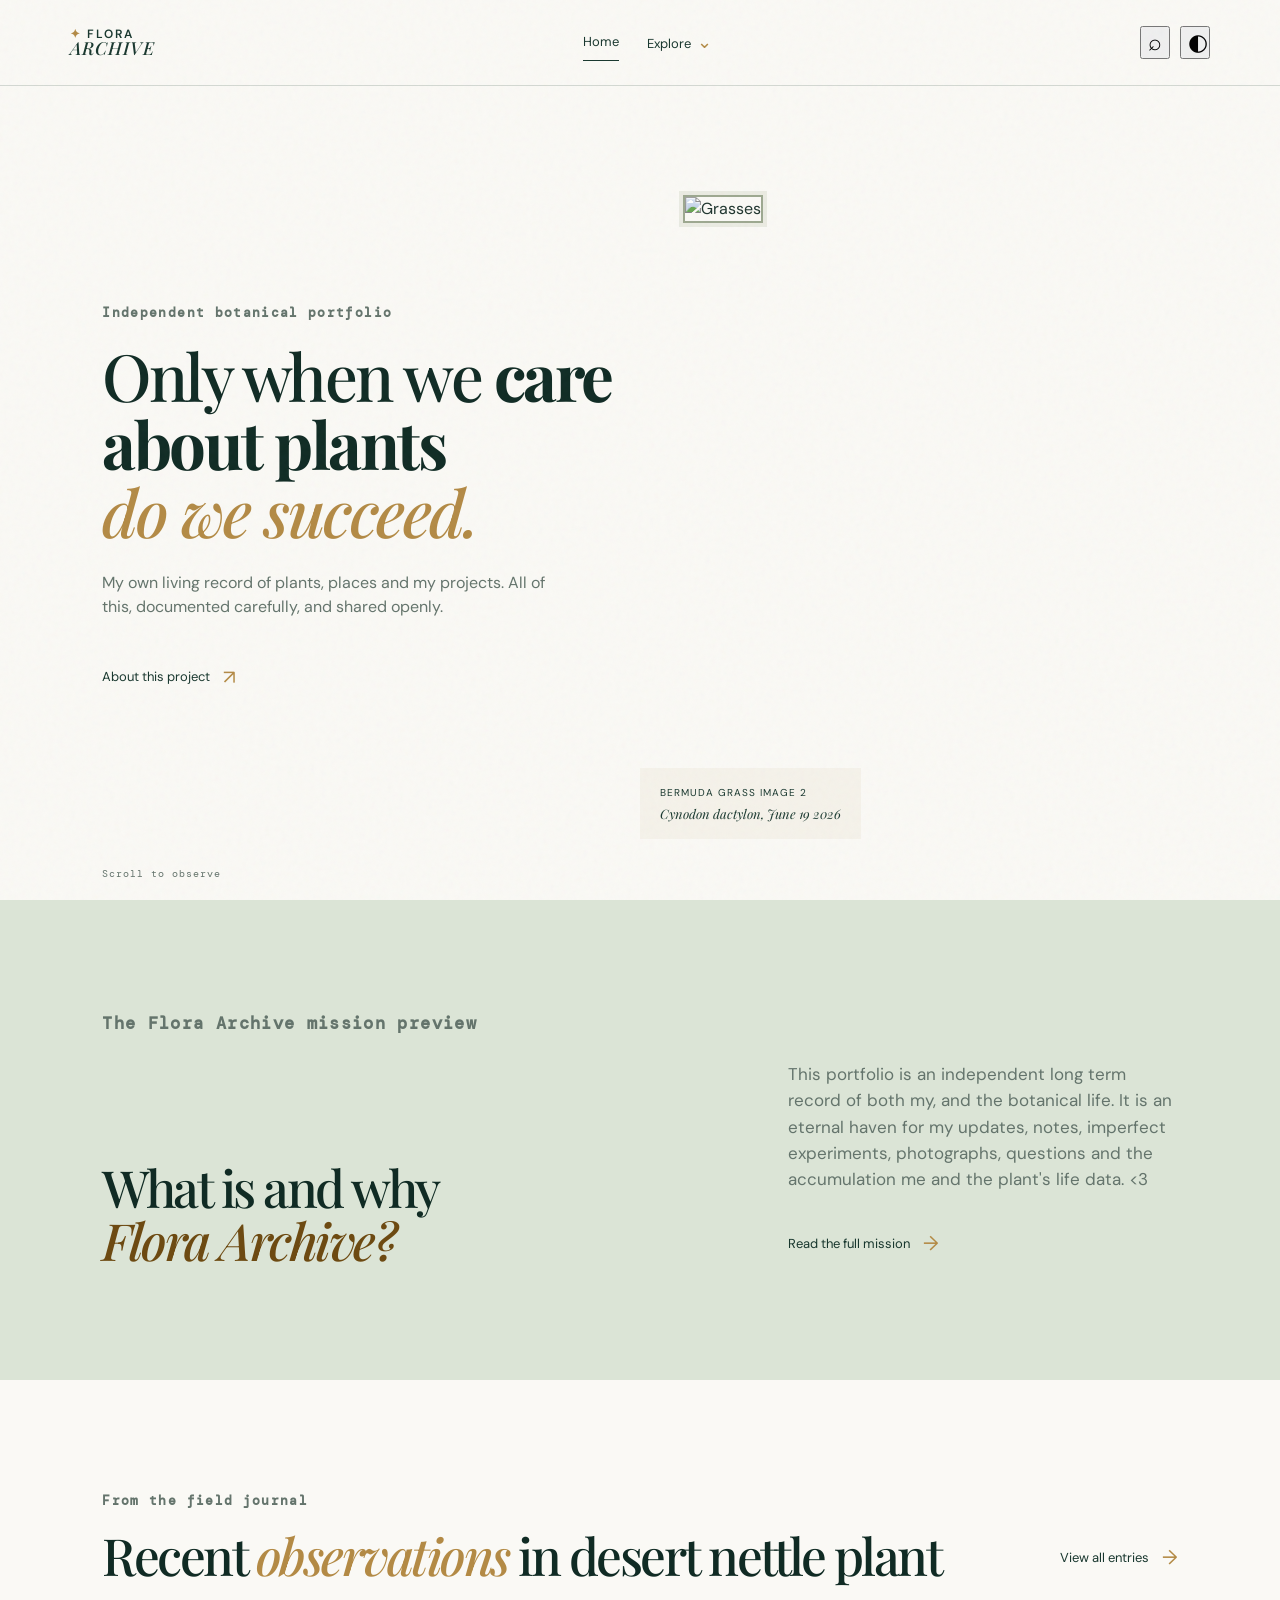
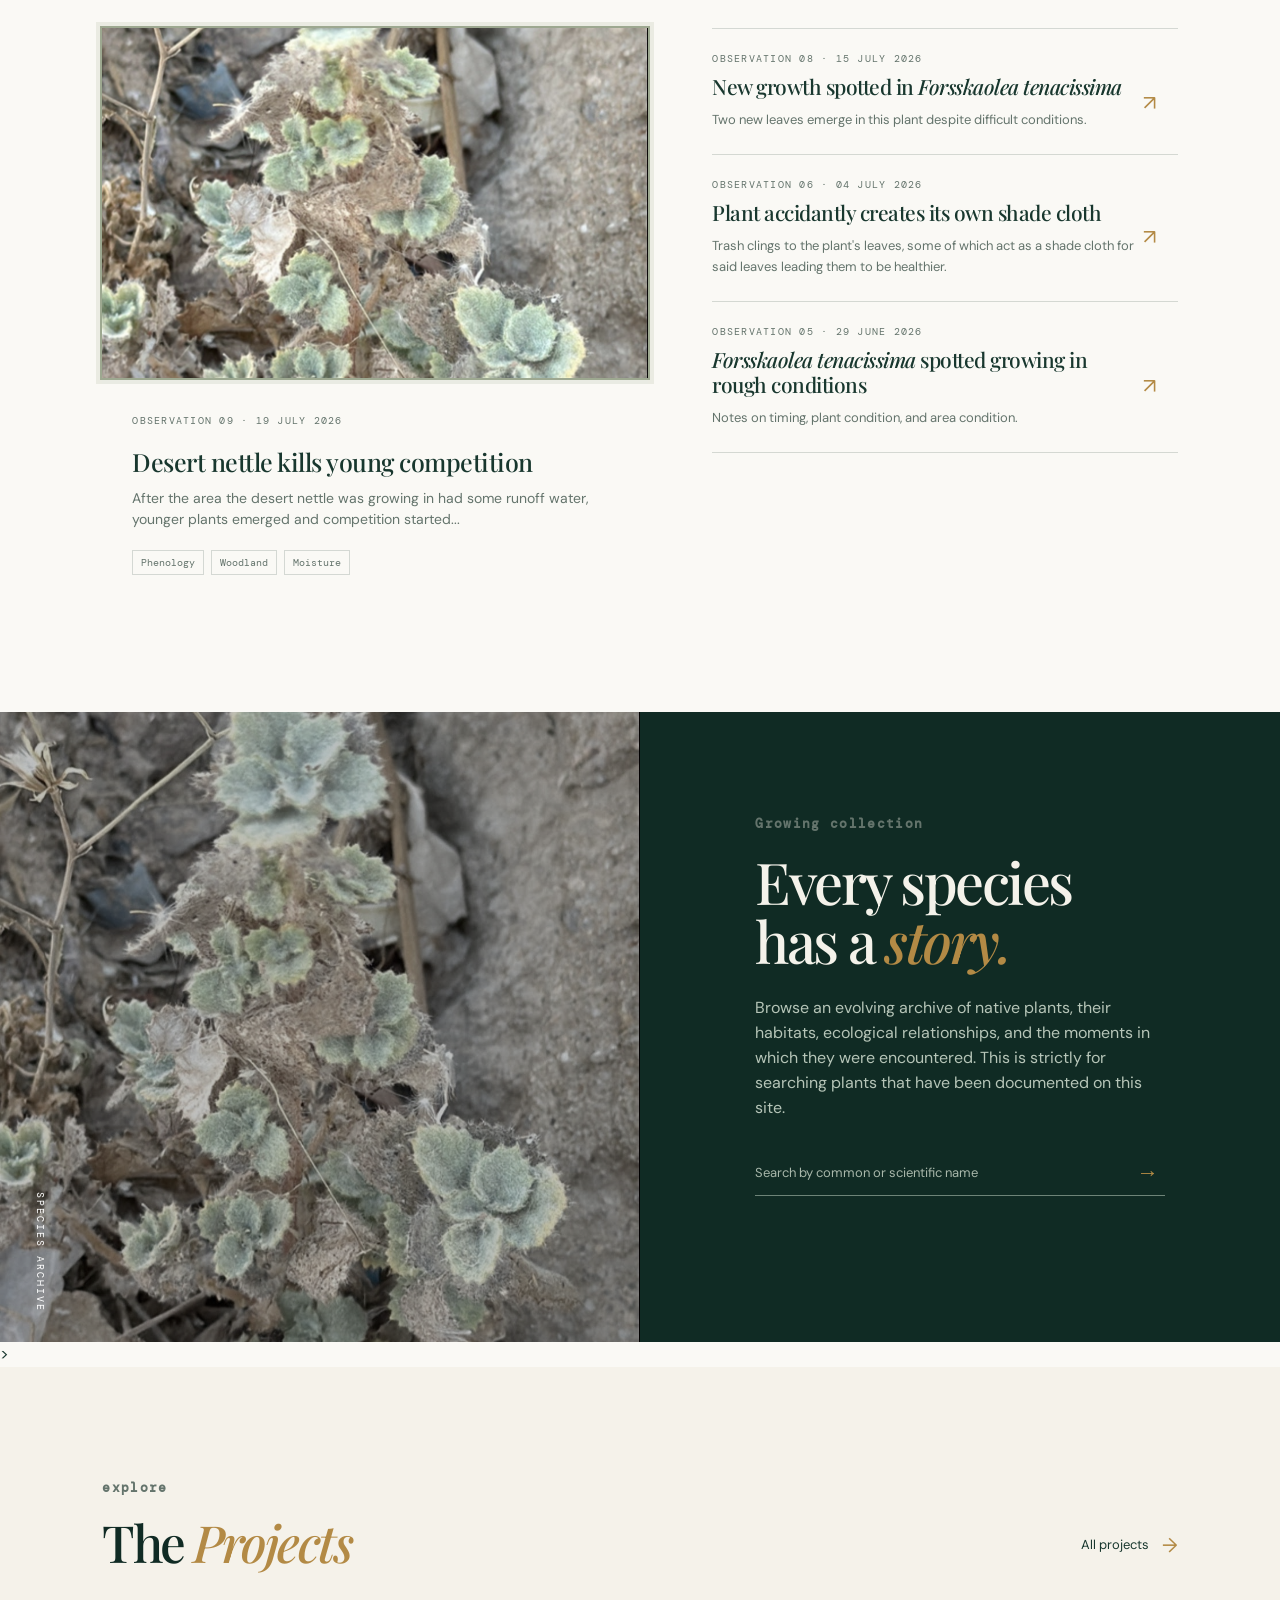
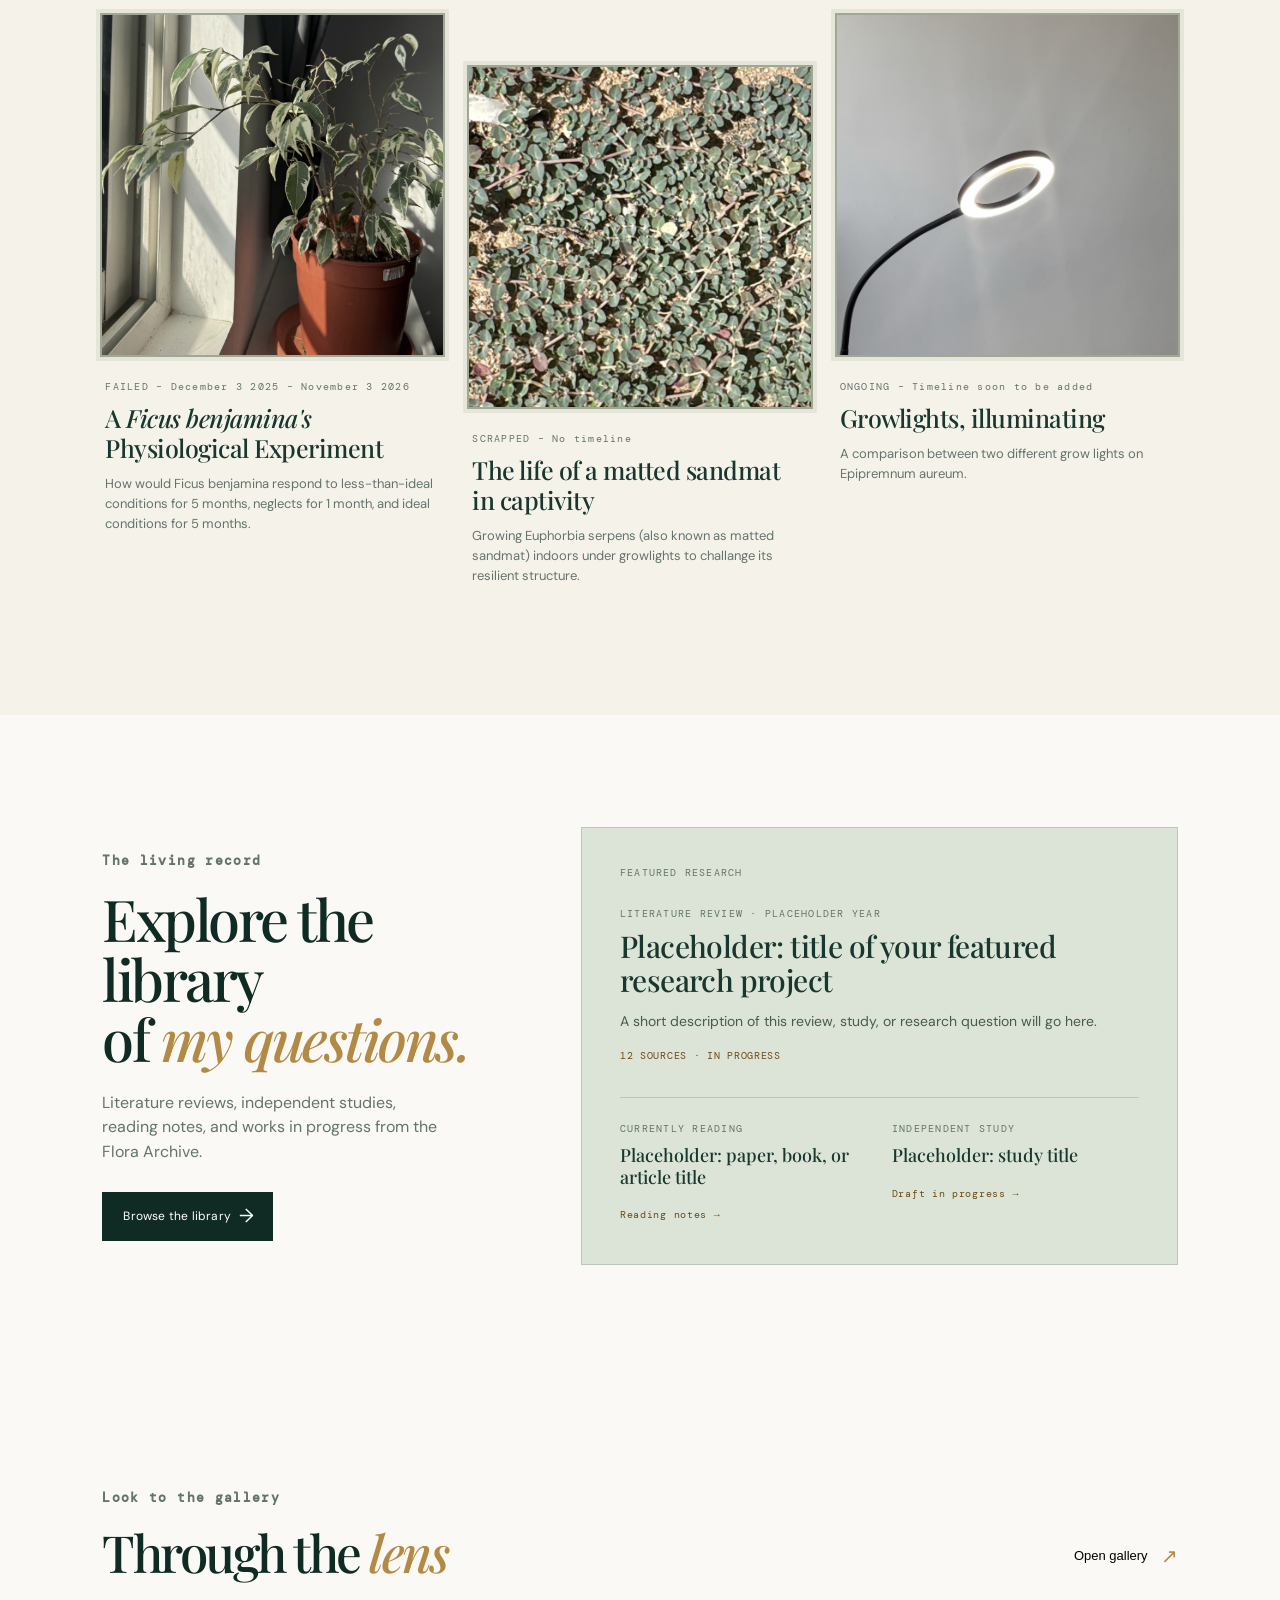
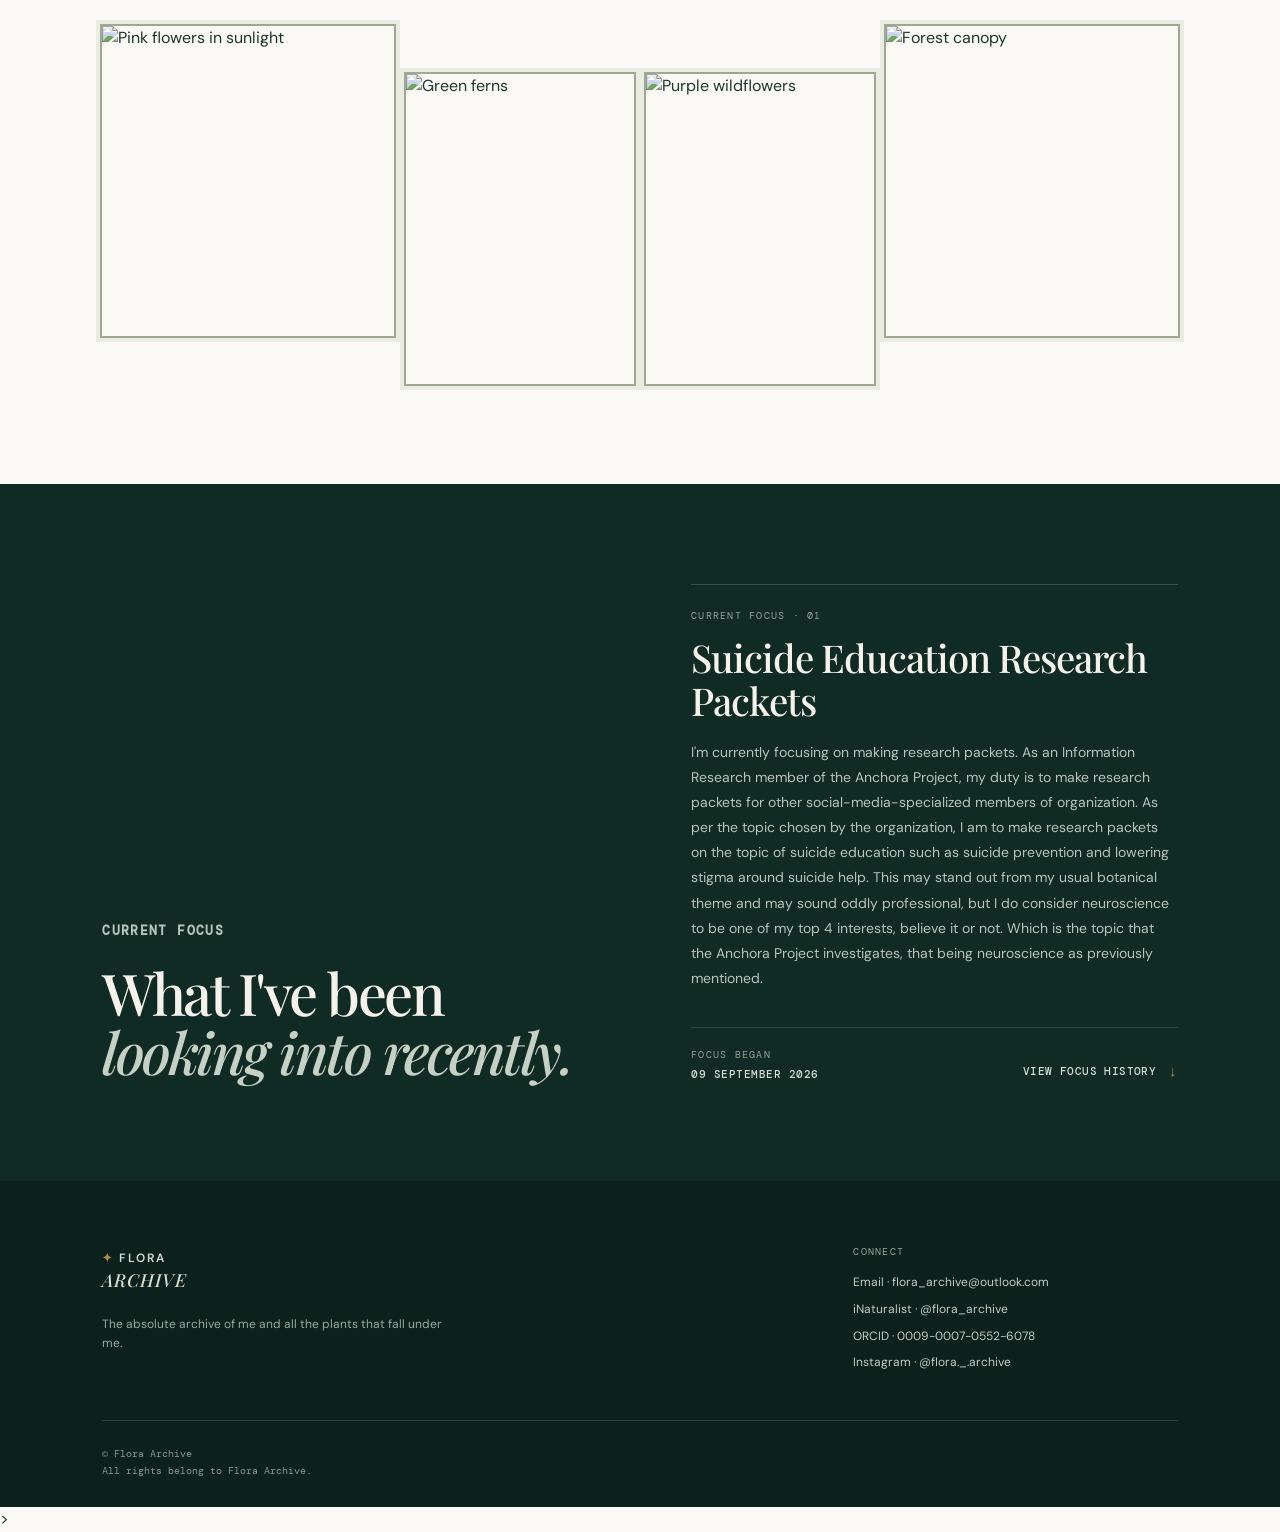
==== commit dcc37a50: "Remove statistics and notes sections from index.html Removed the statistics section and notes sectio" ====
--- a/index.html
+++ b/index.html
@@ -28,8 +28,6 @@
      <div class="more-menu">
 
 <p class="menu-label">Explore the archive</p>
-       
-  <a href="#statistics" onclick="document.getElementById('statistics').scrollIntoView({ behavior: 'smooth', block: 'center' }); return false;">Statistics</a>
 
   <a href="#species-search" onclick="document.getElementById('species-search').scrollIntoView({ behavior: 'smooth', block: 'center' }); return false;">Plant Search</a>
 
@@ -63,10 +61,6 @@
     <section class="intro section-pad" id="about">
       <p class="eyebrow"><span></span> The Flora Archive mission preview</p>
       <div class="intro-grid"><h2>What is and why <br><em>Flora Archive?</em></h2><div><p>This portfolio is an independent long term record of both my, and the botanical life. It is an eternal haven for my updates, notes, imperfect experiments, photographs, questions and the accumulation me and the plant's life data. <3</p><a class="text-link" href="mission.html">Read the full mission <span>→</span></a></div></div>
-    </section>
-
-    <section class="stats section-pad" id="statistics">
-      <div class="stat"><strong data-count="8">8</strong><span>Species documented</span></div><div class="stat"><strong data-count="10">10</strong><span>Total observations</span></div><div class="stat"><strong data-count="2">2</strong><span>Active projects</span></div><div class="stat"><strong data-count="1">1</strong><span>Hours spent observing</span></div>
     </section>
 
     <section class="journal section-pad" id="journal">
@@ -156,8 +150,6 @@
   </div>
 </section>
 
-    <section class="notes section-pad" id="notes"><div class="notes-top"><p class="eyebrow"><span></span>Finna get deleted, ignore</p><h2>Research <em>notes</em></h2><p>Working ideas, methods, and questions—not conclusions carved in stone.</p></div><div class="notes-grid"><article><span>01</span><p class="meta">PLANT PHYSIOLOGY</p><h3>What does heat feel like to a leaf?</h3><a href="#notes">Read note →</a></article><article><span>02</span><p class="meta">ECOLOGY</p><h3>On noticing absence in a familiar habitat</h3><a href="#notes">Read note →</a></article><article><span>03</span><p class="meta">METHOD</p><h3>A case for recording the failed attempts</h3><a href="#notes">Read note →</a></article></div></section>
-
     <section class="gallery section-pad" id="gallery"><div class="section-heading"><div><p class="eyebrow"><span></span>Look to the gallery</p><h2>Through the <em>lens</em></h2></div><button class="text-link gallery-open">Open gallery <span>↗</span></button></div><div class="gallery-grid"><img src="https://images.unsplash.com/photo-1490750967868-88aa4486c946?auto=format&fit=crop&w=900&q=85" alt="Pink flowers in sunlight" /><img src="https://images.unsplash.com/photo-1497250681960-ef046c08a56e?auto=format&fit=crop&w=900&q=85" alt="Green ferns" /><img src="https://images.unsplash.com/photo-1465146344425-f00d5f5c8f07?auto=format&fit=crop&w=900&q=85" alt="Purple wildflowers" /><img src="https://images.unsplash.com/photo-1441974231531-c6227db76b6e?auto=format&fit=crop&w=900&q=85" alt="Forest canopy" /></div></section>
 
  <section class="current-focus" id="current-focus">
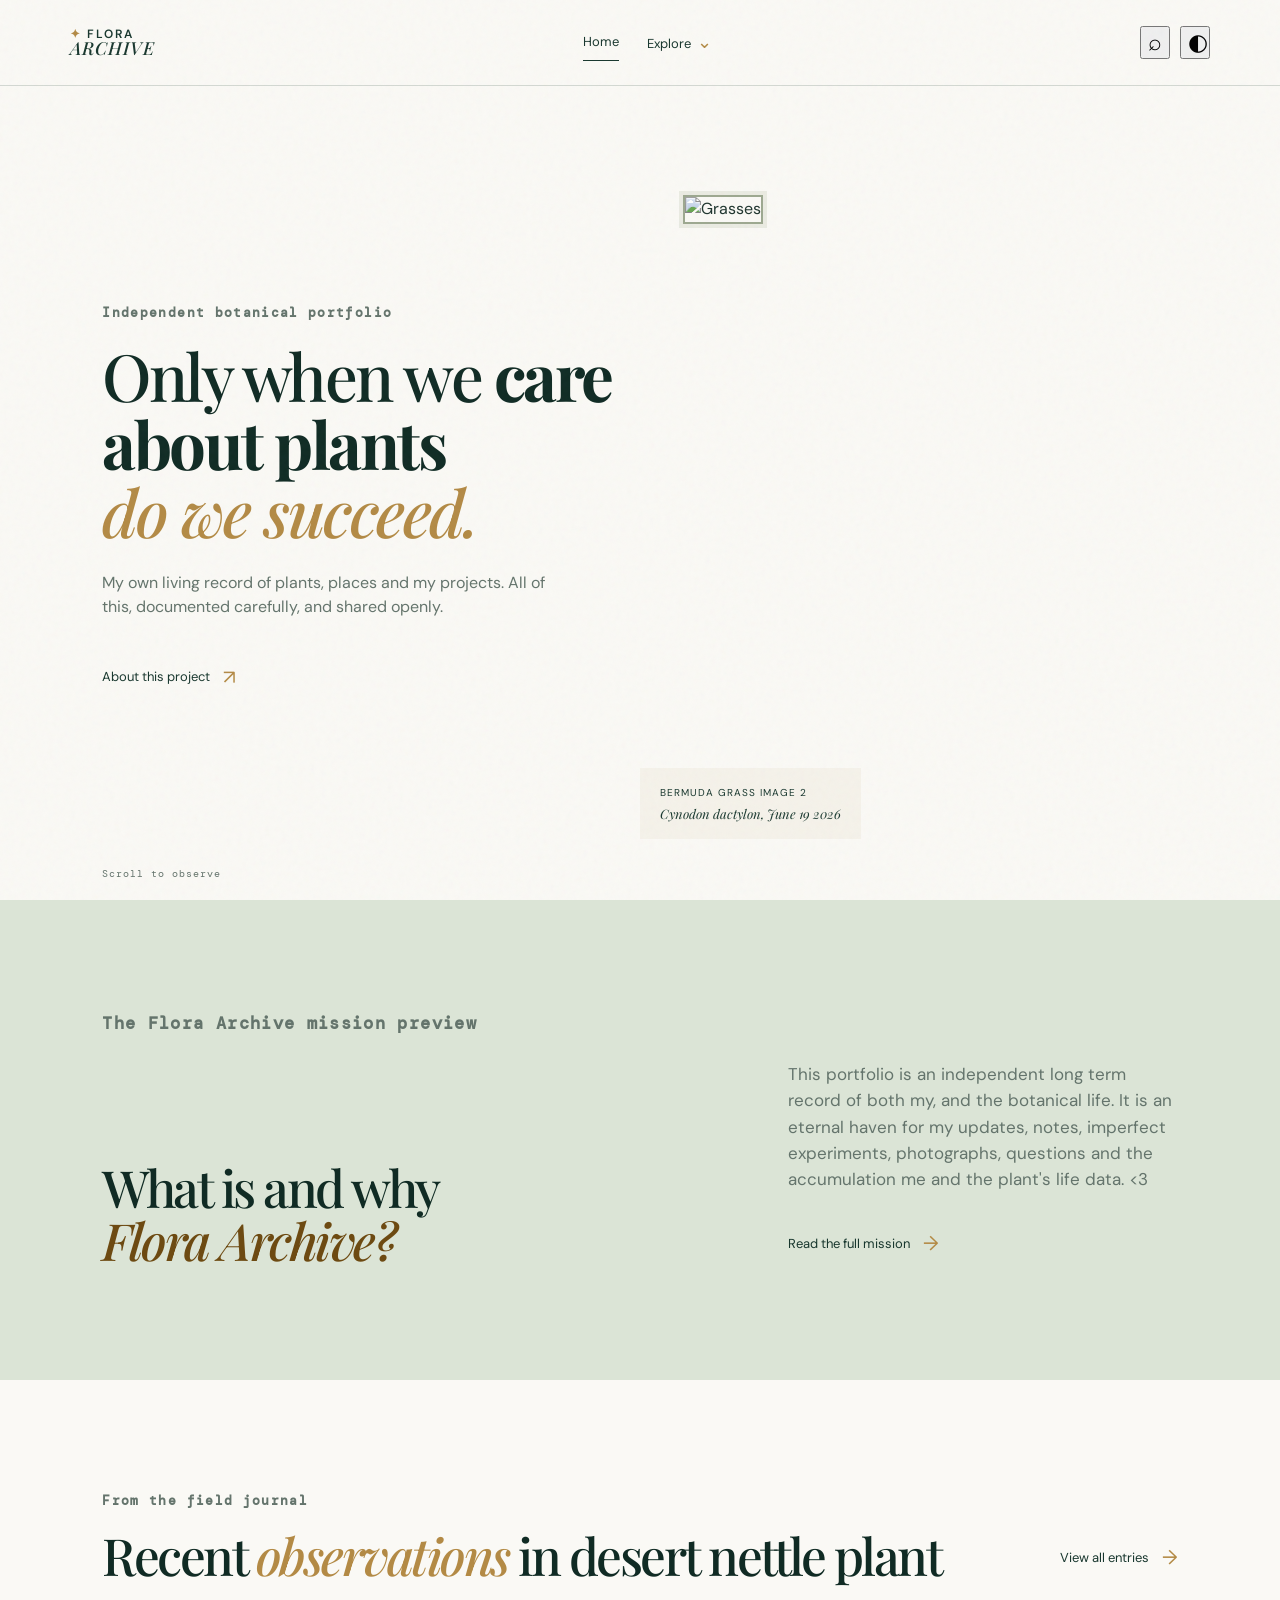
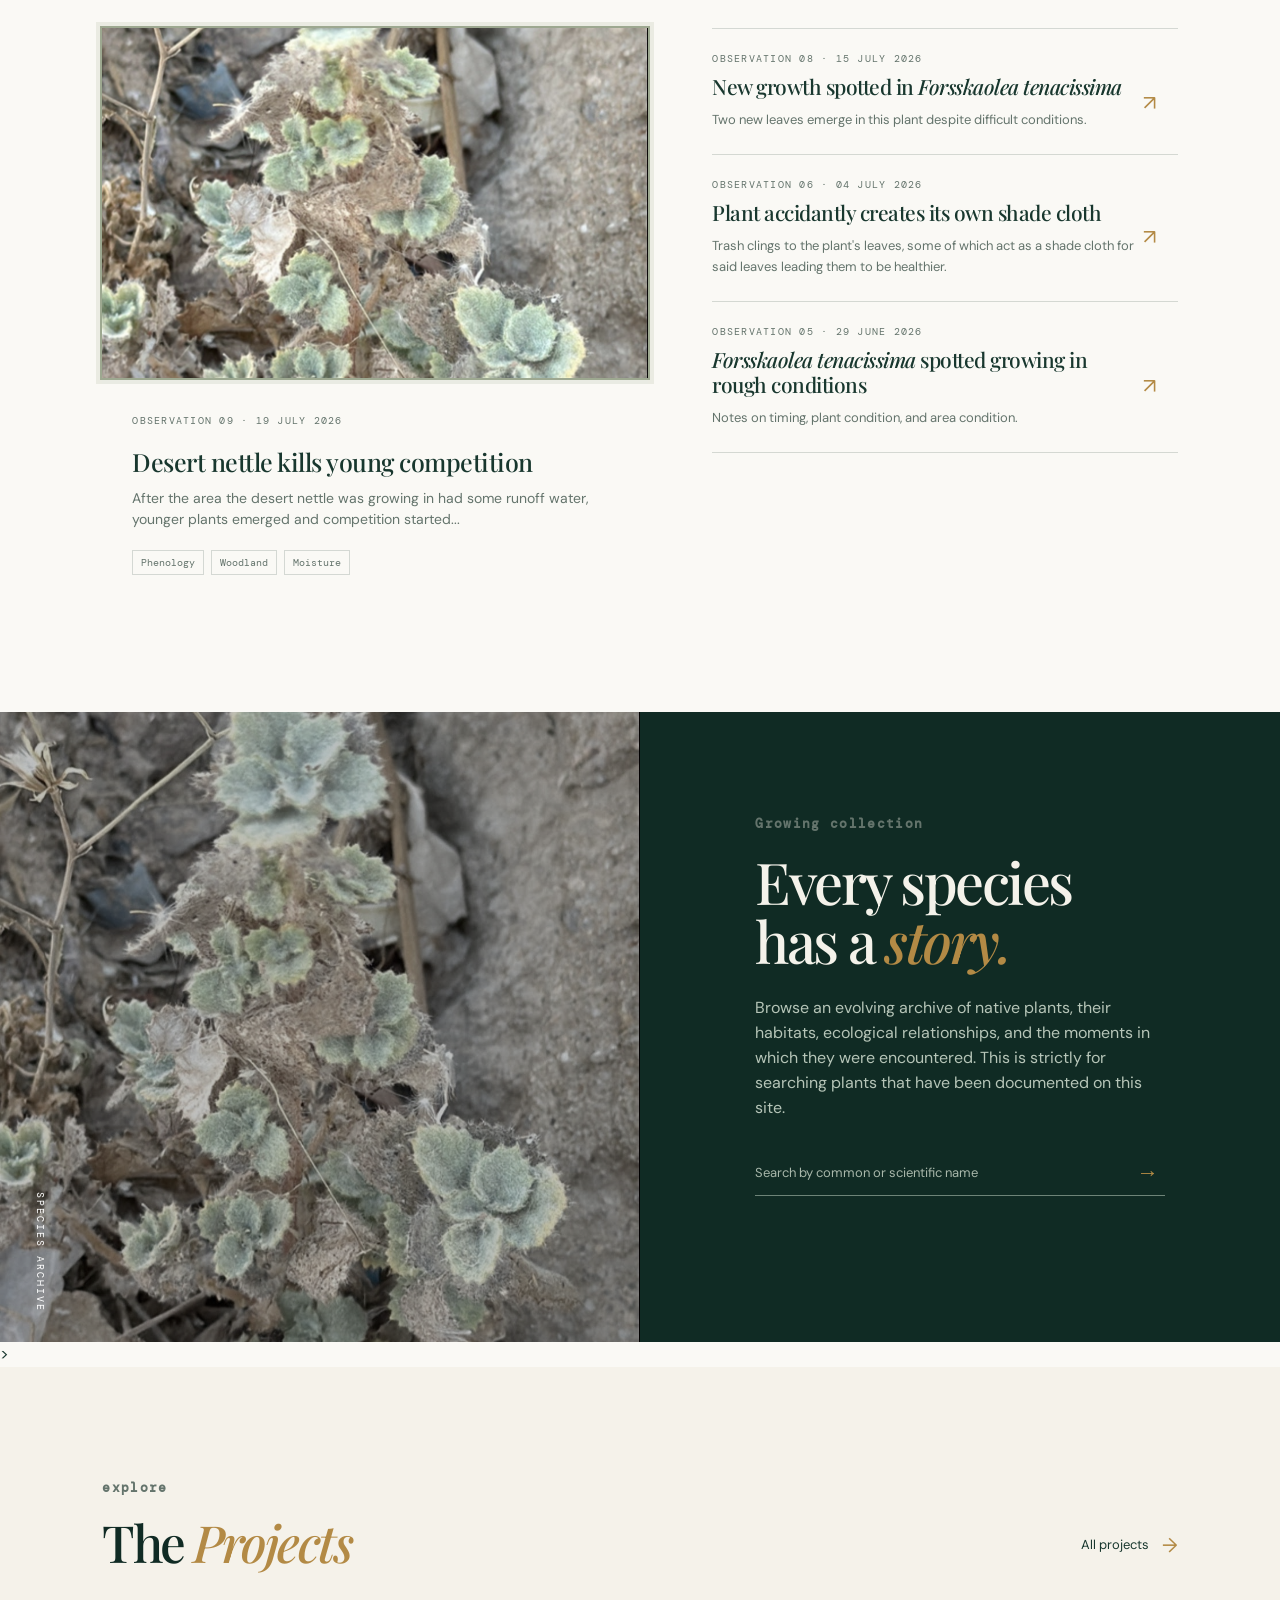
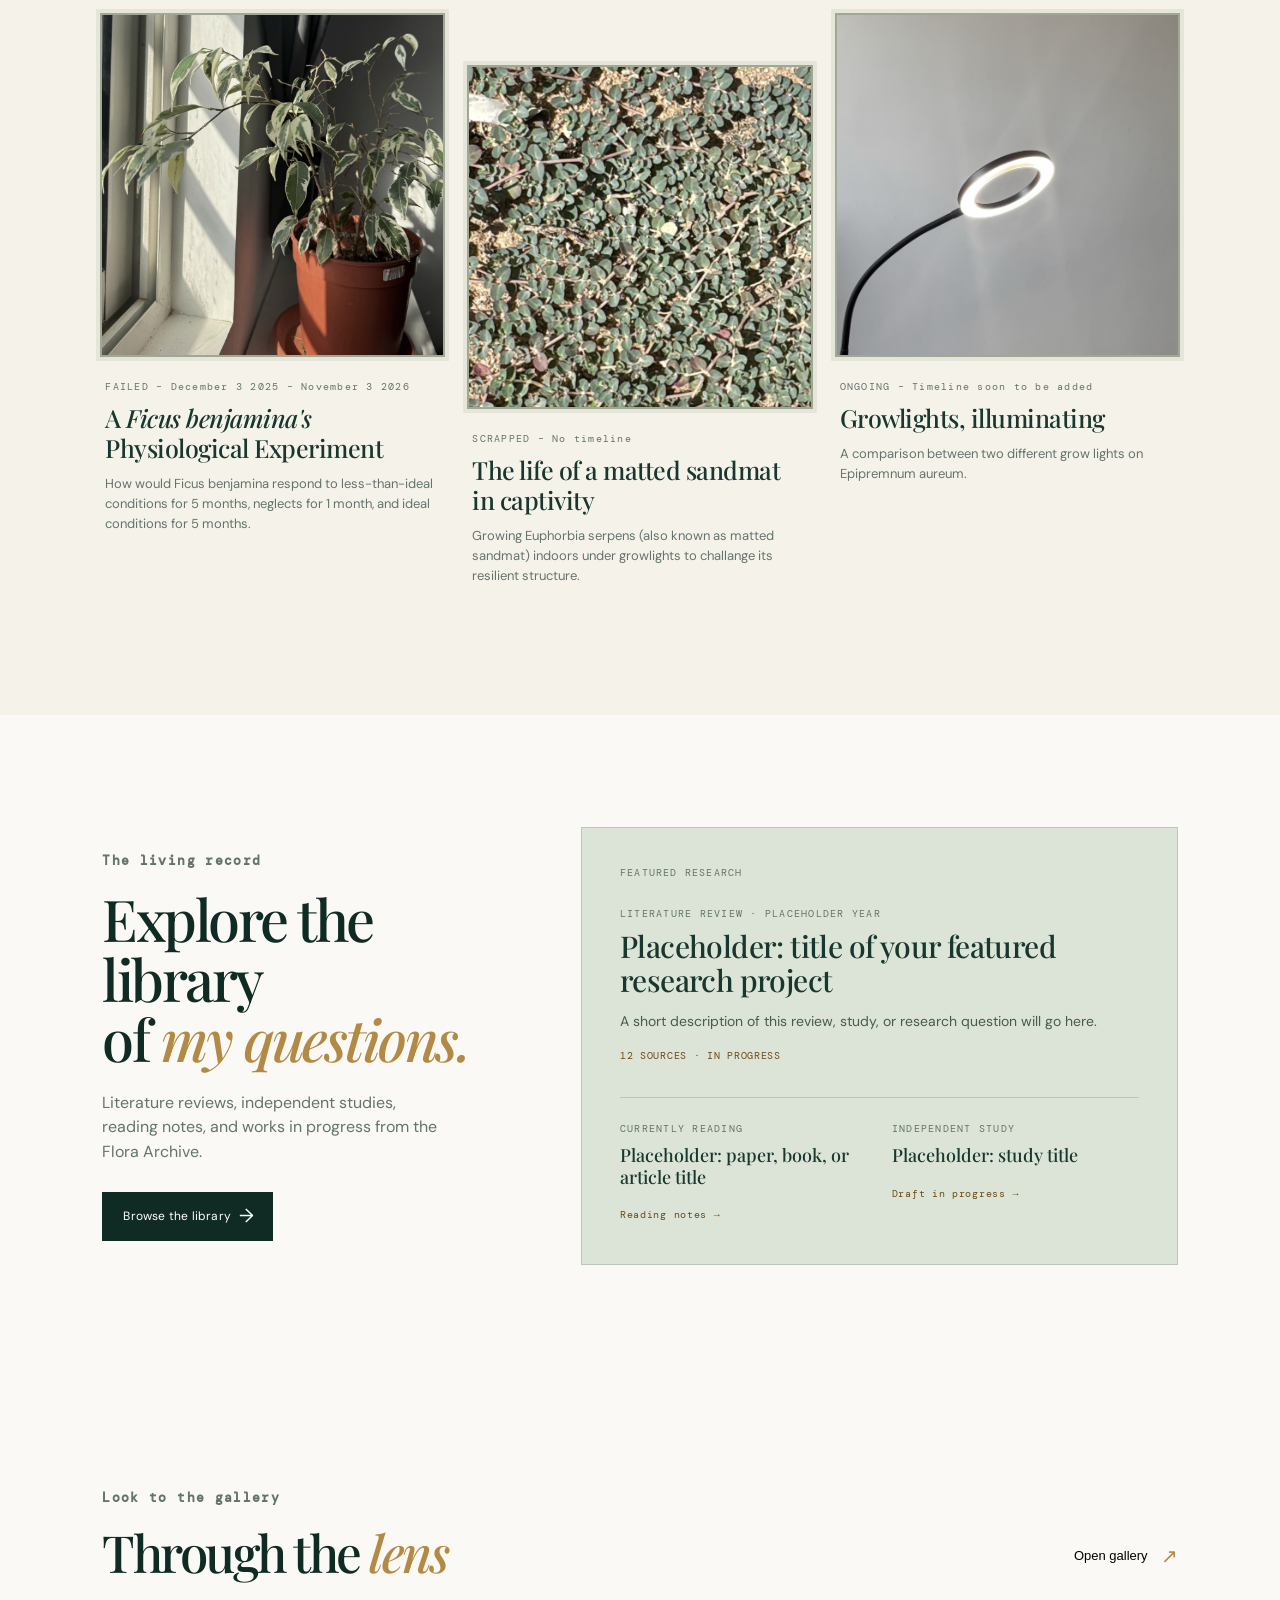
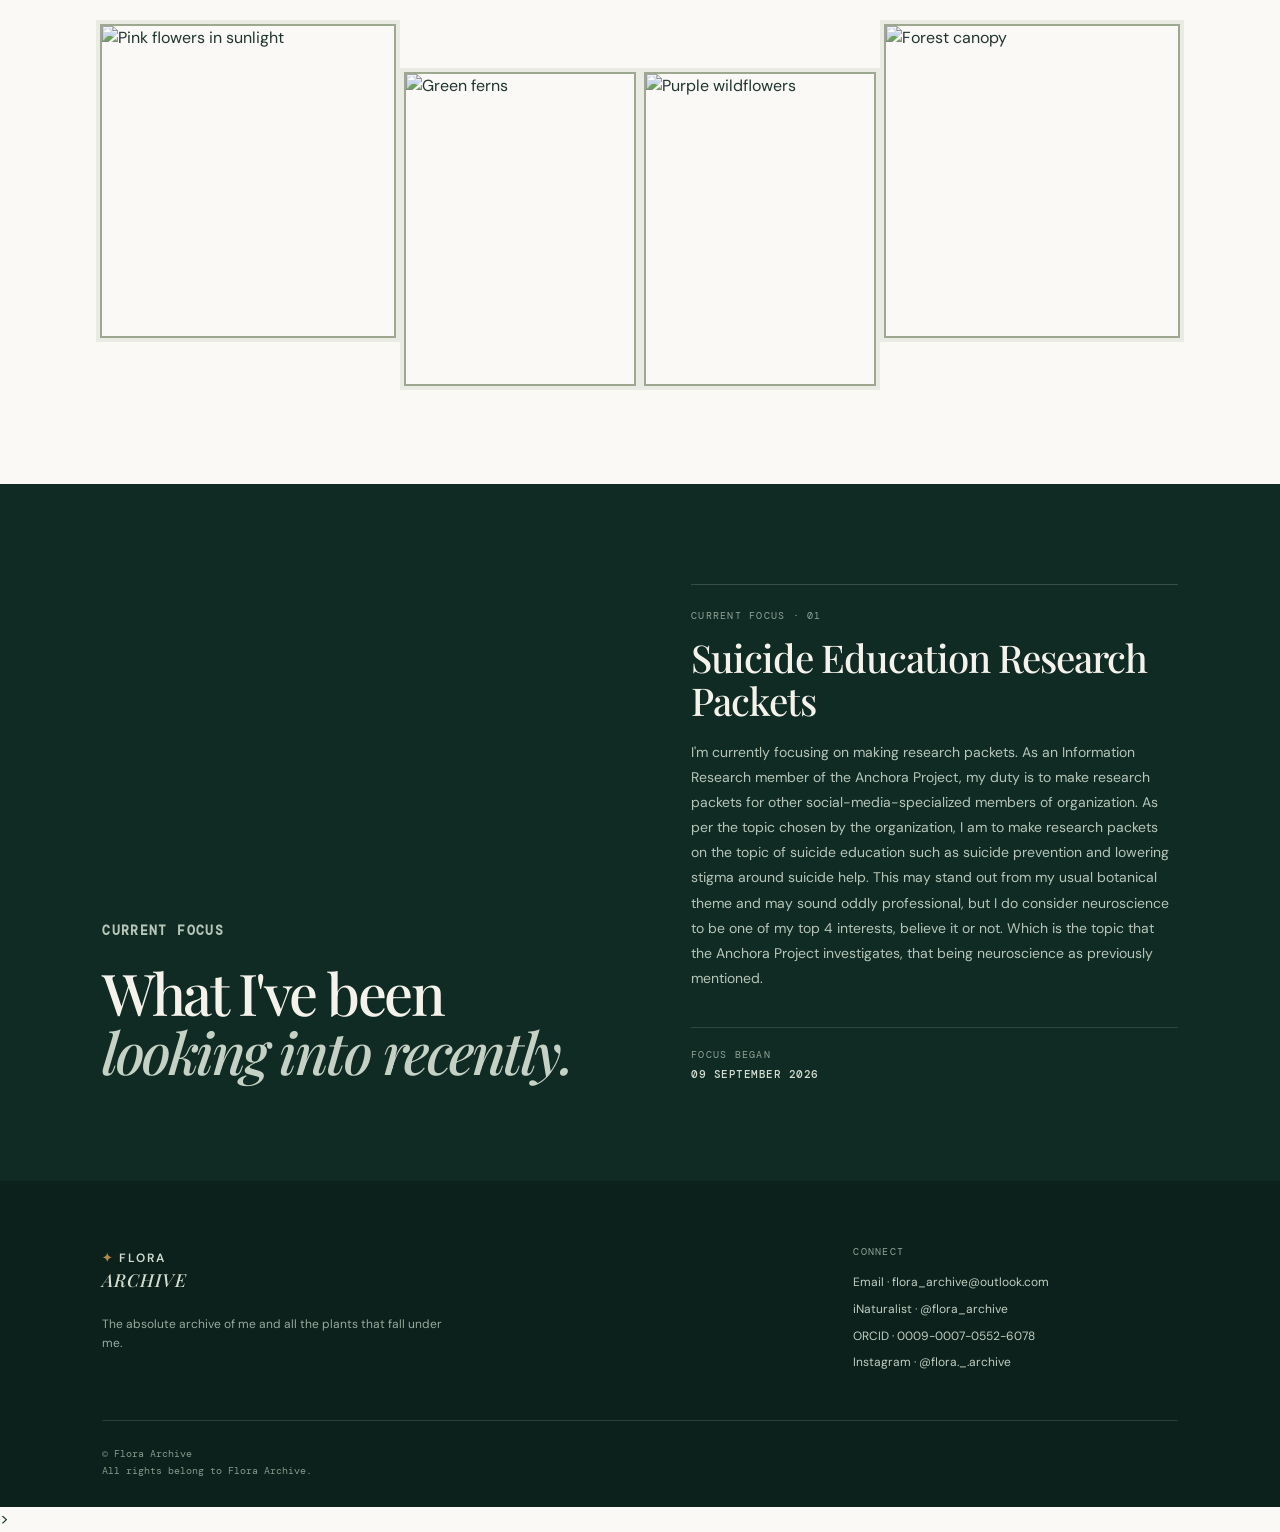
==== commit 988cac1d: "Remove focus history feature from index.html Removed focus history section and related buttons." ====
--- a/index.html
+++ b/index.html
@@ -183,50 +183,6 @@
         <strong>09 SEPTEMBER 2026</strong>
       </div>
 
-      <div class="focus-history">
-
-        <button
-          class="focus-history-button"
-          type="button"
-          aria-expanded="false"
-          aria-controls="focus-history-menu"
-        >
-          View focus history <span>↓</span>
-        </button>
-
-        <div
-          class="focus-history-menu"
-          id="focus-history-menu"
-          aria-hidden="true"
-        >
-
-          <button type="button" data-focus-period="week">
-            One week ago
-          </button>
-
-          <button type="button" data-focus-period="fortnight">
-            One fortnight ago
-          </button>
-
-          <button type="button" data-focus-period="month">
-            One month ago
-          </button>
-
-          <button type="button" data-focus-period="three-months">
-            Three months ago
-          </button>
-
-        </div>
-
-      </div>
-
-    </div>
-
-    <div class="focus-history-result" id="focus-history-result" aria-live="polite">
-      <span class="meta">SELECT A PERIOD</span>
-      <p>Choose a point in the archive to see what I was focused on then.</p>
-    </div>
-
   </div>
 
 </section>
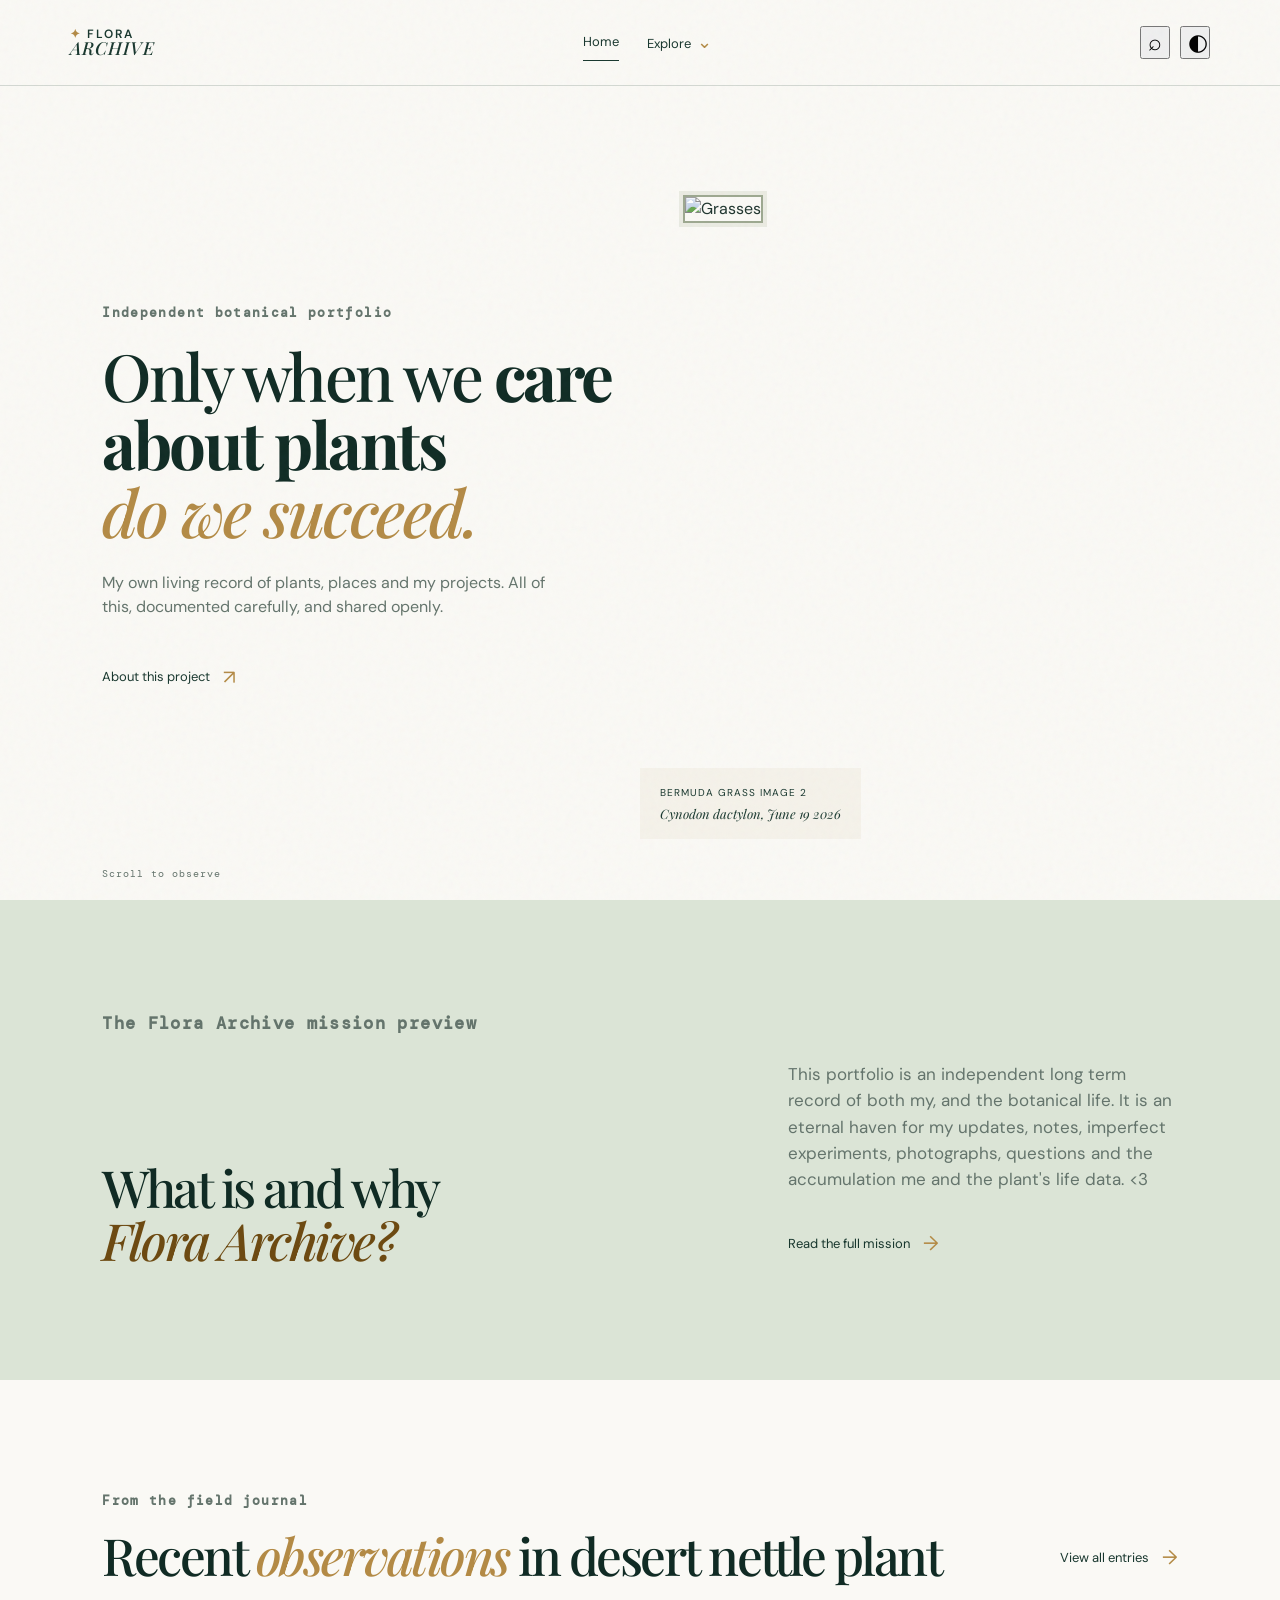
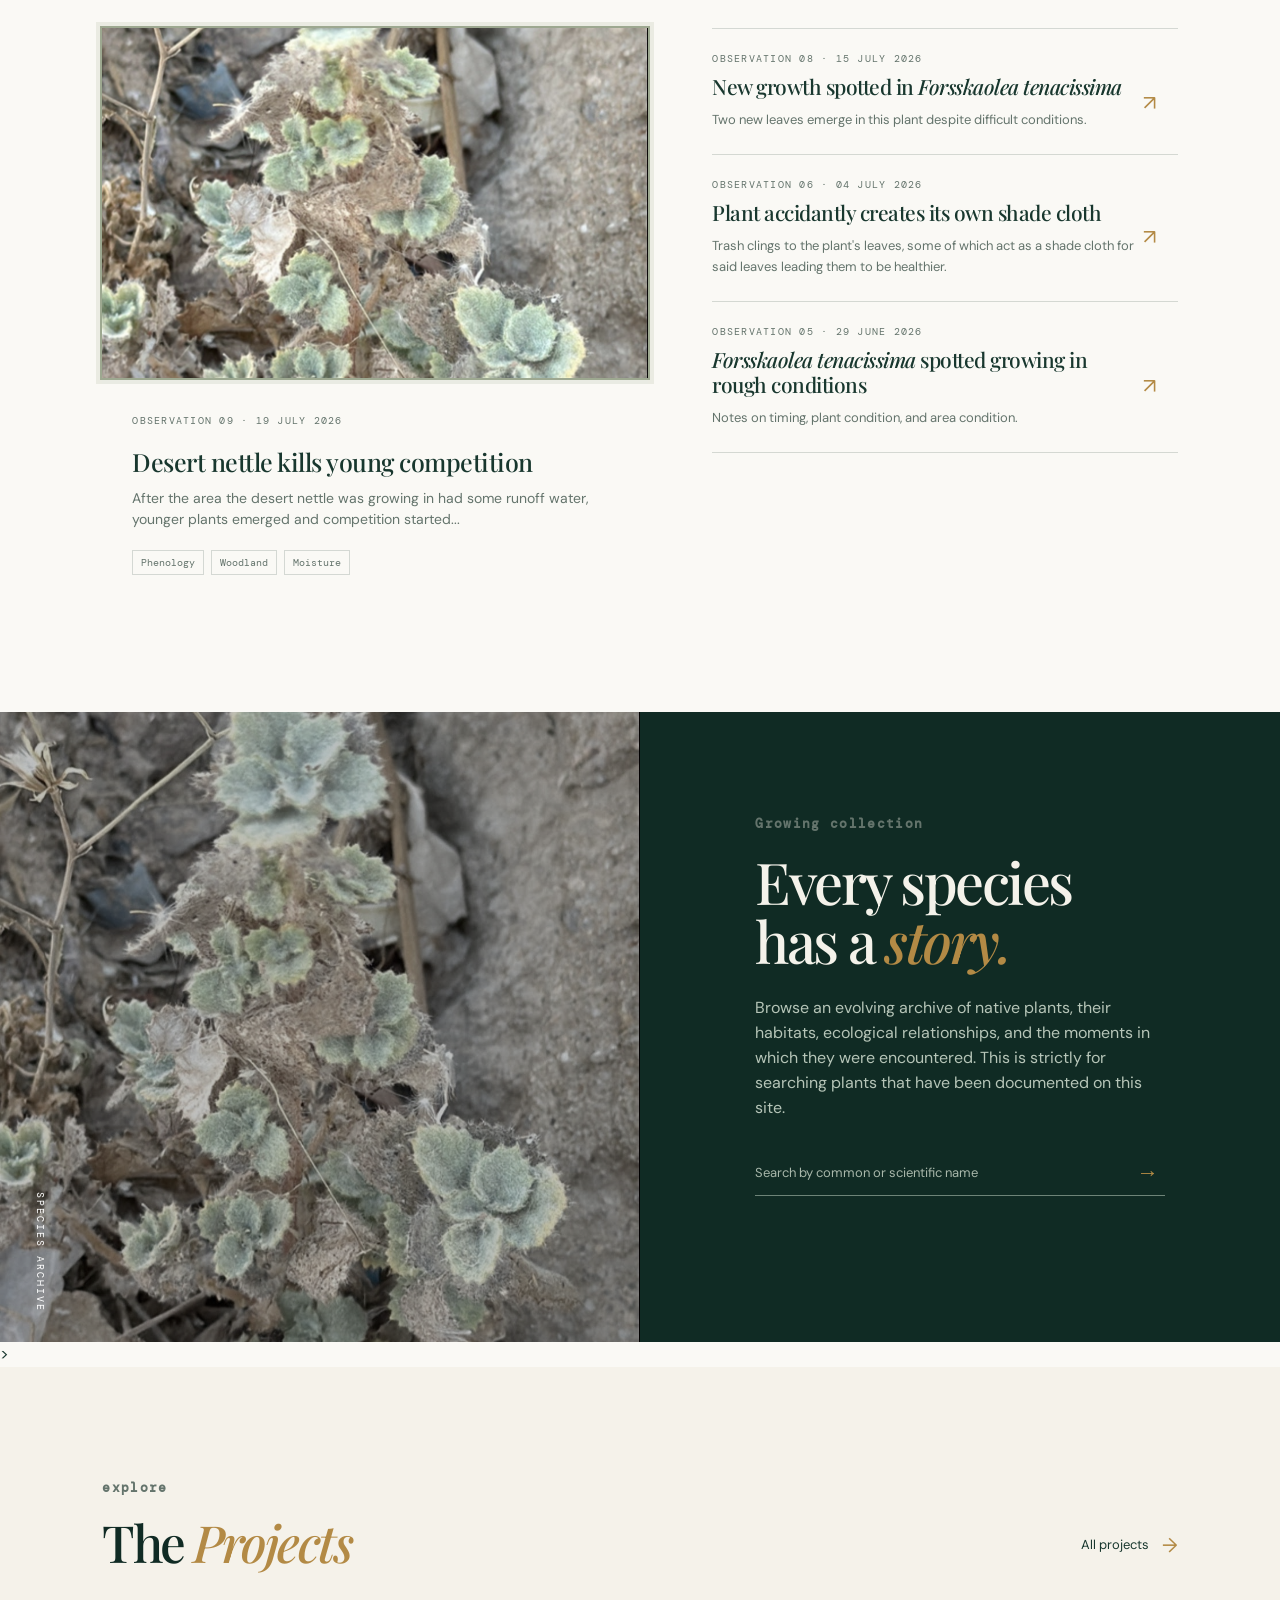
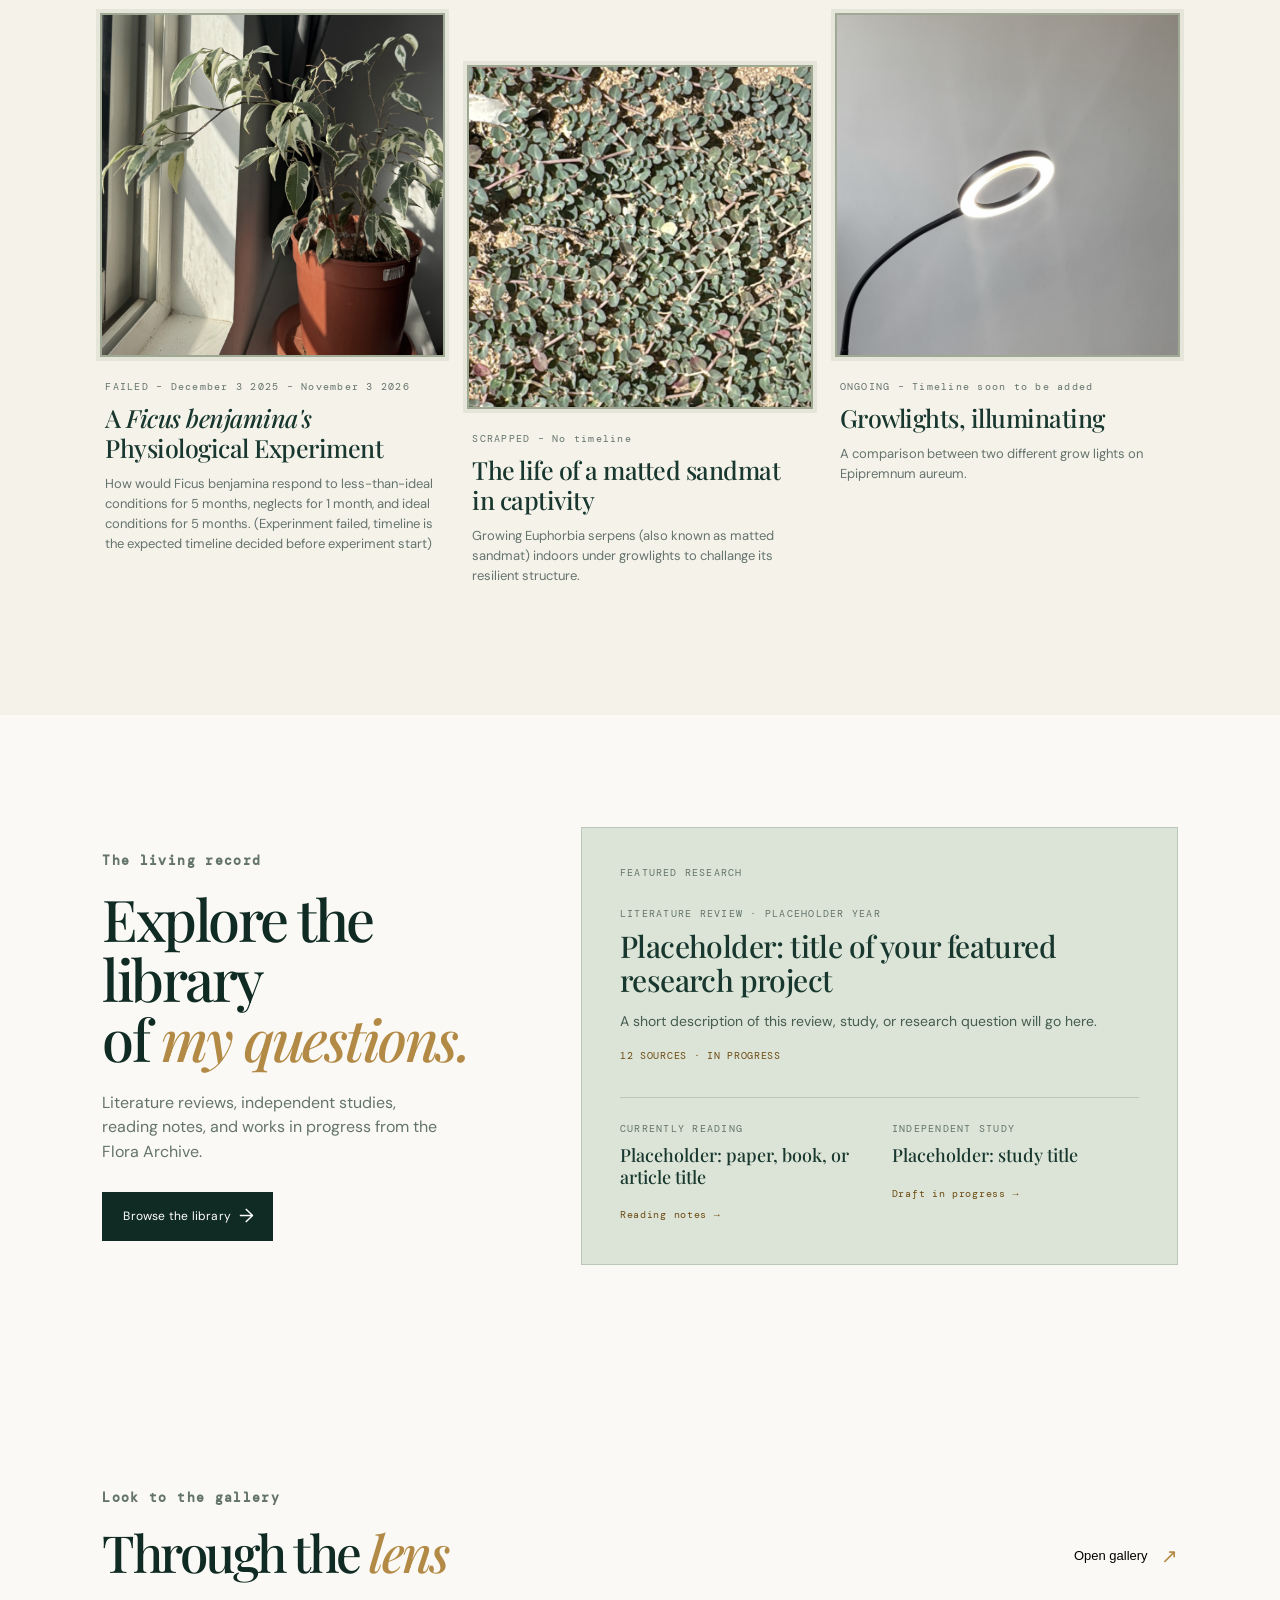
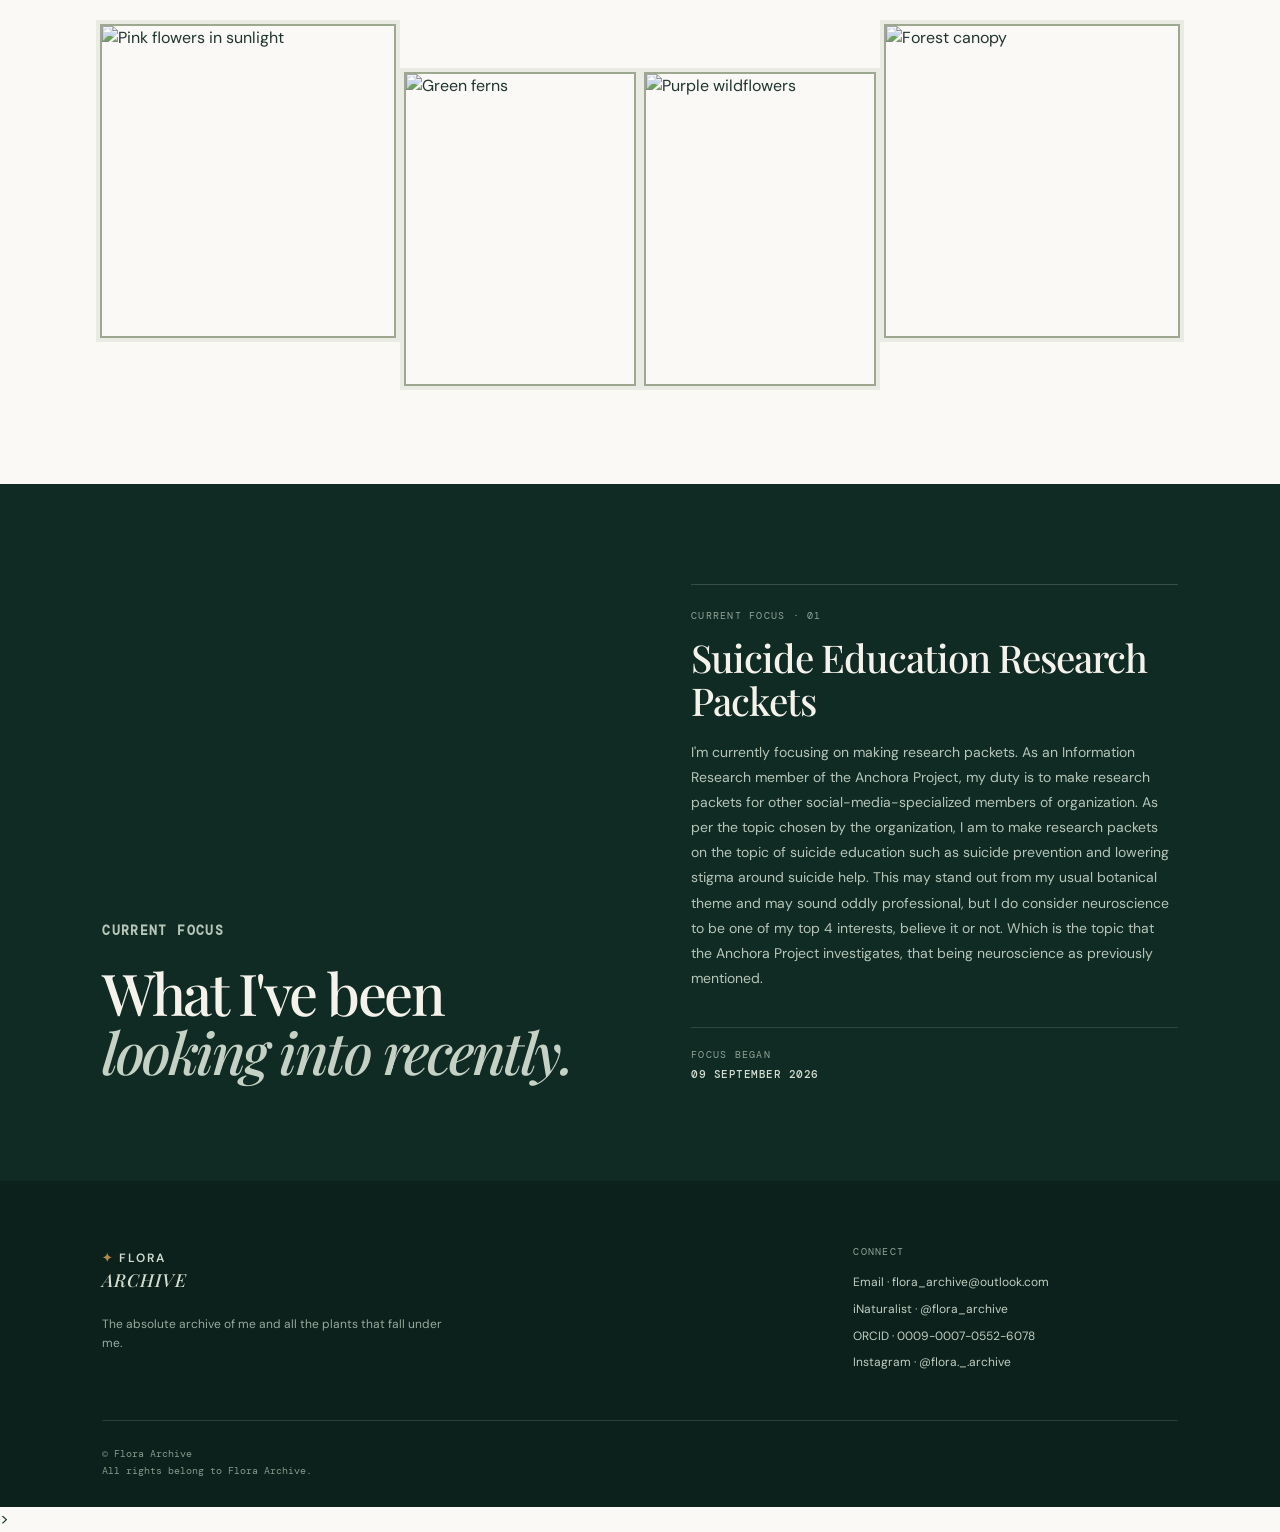
==== commit c648e106: "Enhance project description in index.html Updated project description for clarity and detail." ====
--- a/index.html
+++ b/index.html
@@ -100,7 +100,7 @@
 
     <section class="projects section-pad" id="projects"><div class="section-heading"><div><p class="eyebrow"><span></span>explore</p><h2>The <em>Projects</em></h2></div><a class="text-link" href="/project-details.html">All projects <span>→</span></a>
 </div><div class="project-grid">
-      <article class="project-card"><img src="IMG_5226.jpg" alt="Mountainous desert landscape" /><div><p class="meta">FAILED – December 3 2025 – November 3 2026</p><h3>A <em>Ficus benjamina's</em> Physiological Experiment</h3><p>How would Ficus benjamina respond to less-than-ideal conditions for 5 months, neglects for 1 month, and ideal conditions for 5 months.</p></div></article>
+      <article class="project-card"><img src="IMG_5226.jpg" alt="Mountainous desert landscape" /><div><p class="meta">FAILED – December 3 2025 – November 3 2026</p><h3>A <em>Ficus benjamina's</em> Physiological Experiment</h3><p>How would Ficus benjamina respond to less-than-ideal conditions for 5 months, neglects for 1 month, and ideal conditions for 5 months. (Experinment failed, timeline is the expected timeline decided before experiment start)</p></div></article>
       <article class="project-card offset"><img src="IMG_6002.jpg" alt="Misty forest lake" /><div><p class="meta">SCRAPPED – No timeline</p><h3>The life of a matted sandmat in captivity</h3><p>Growing Euphorbia serpens (also known as matted sandmat) indoors under growlights to challange its resilient structure.</p></div></article>
       <article class="project-card"><img src="IMG_6001.jpg" alt="Close up of flowering plant" /><div><p class="meta">ONGOING – Timeline soon to be added</p><h3>Growlights, illuminating</h3><p>A comparison between two different grow lights on Epipremnum aureum.</p></div></article>
     </div></section>
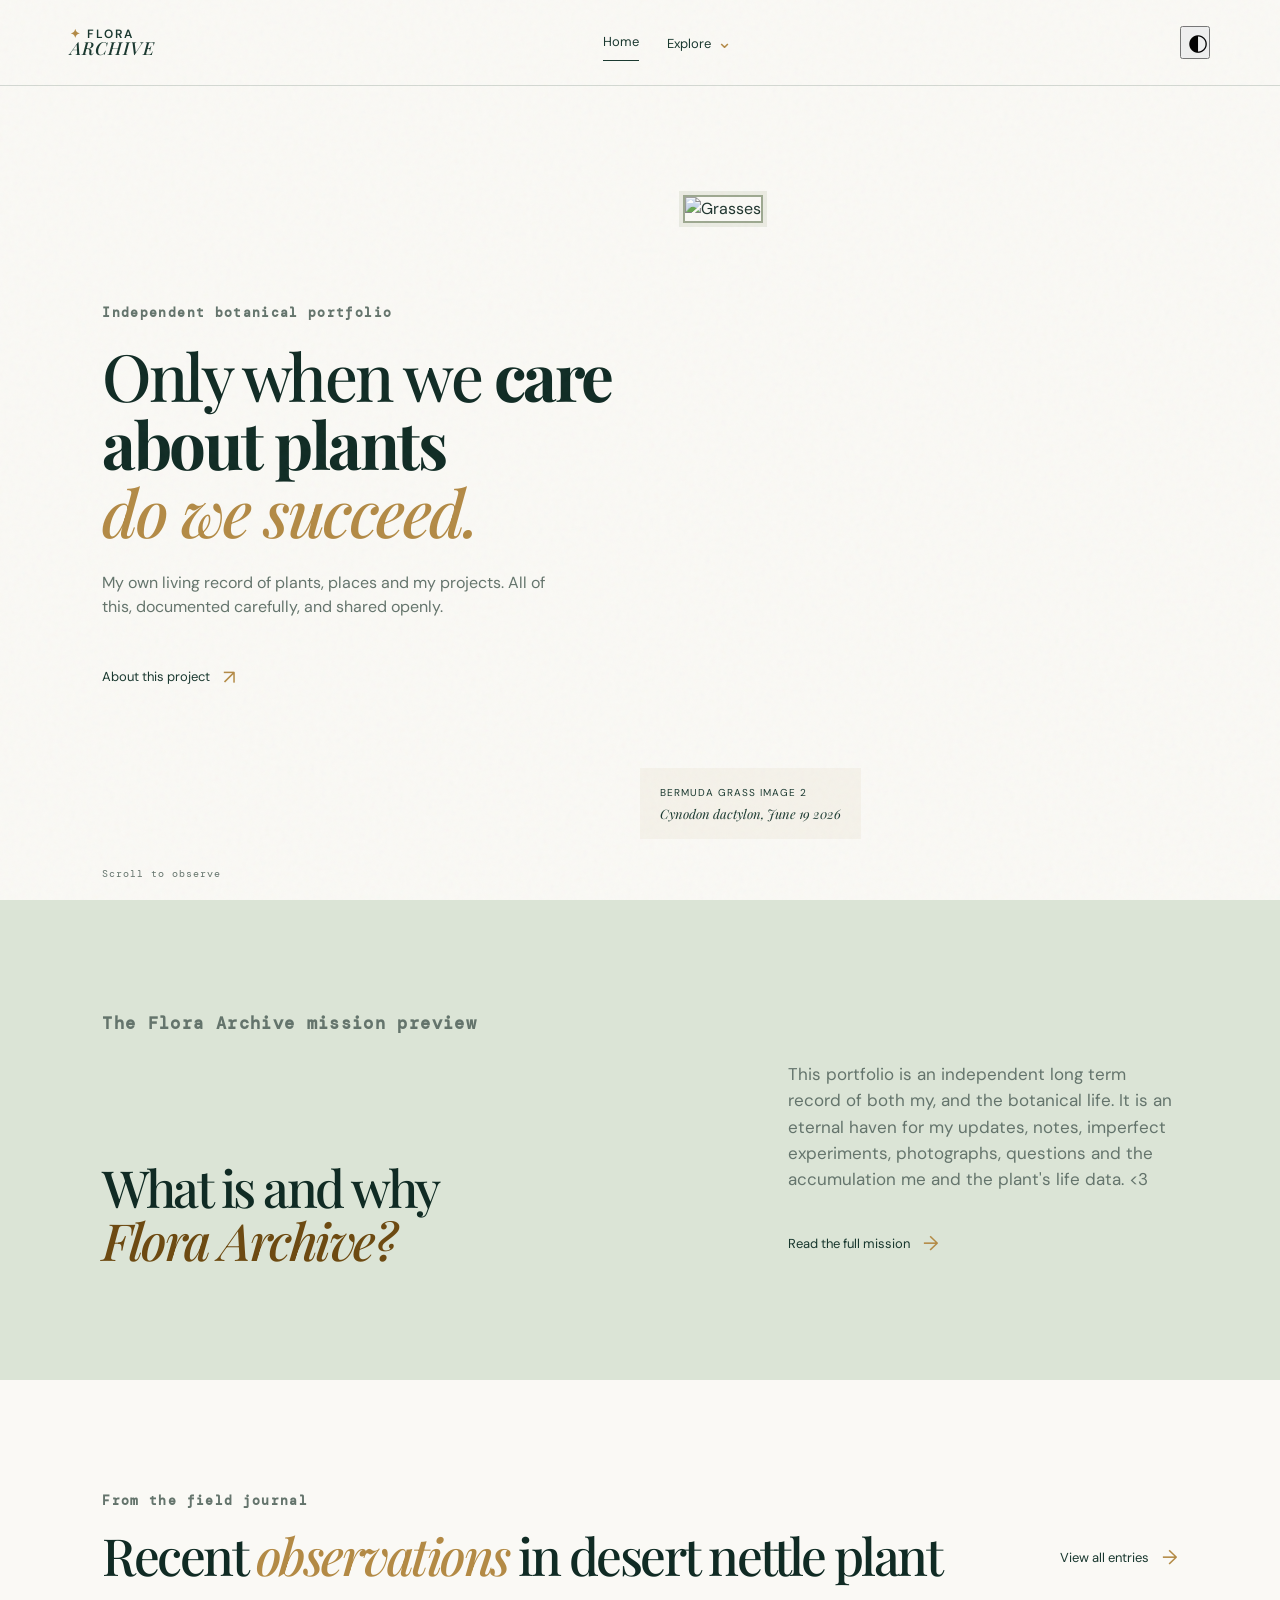
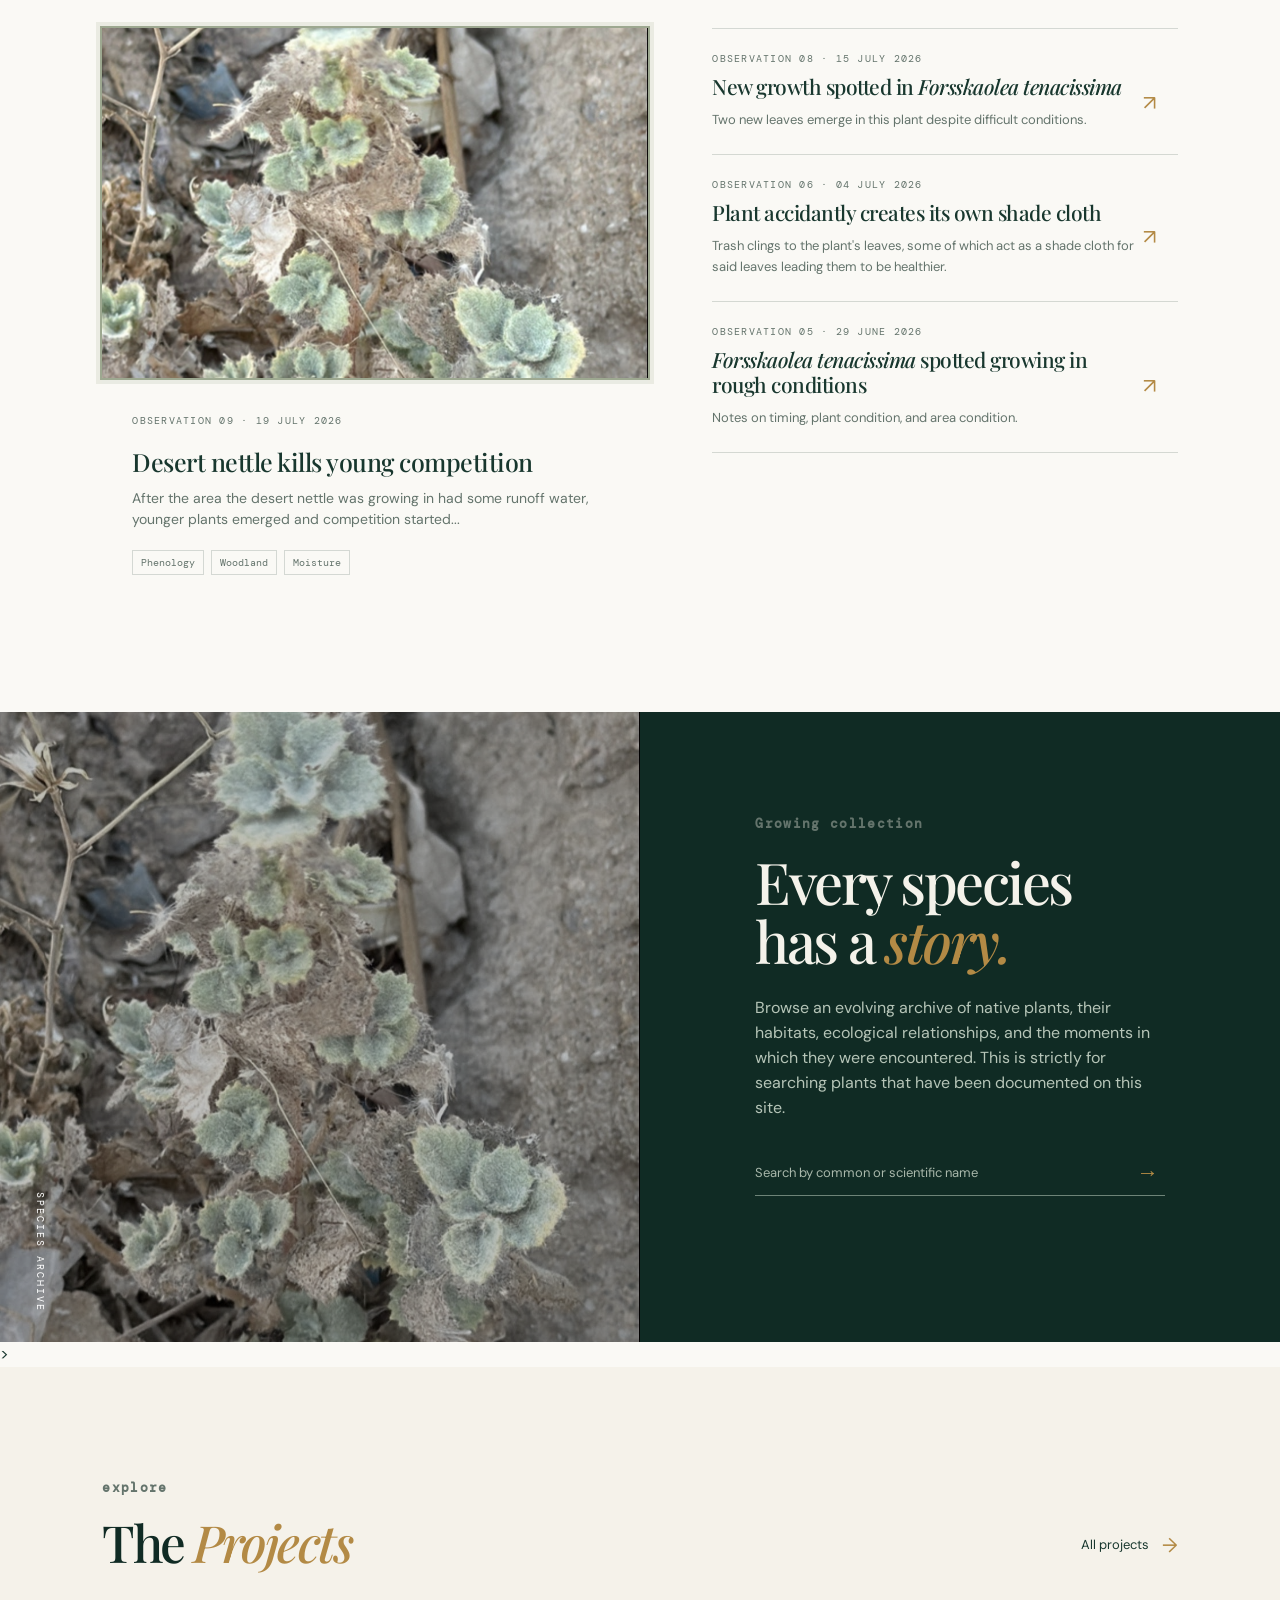
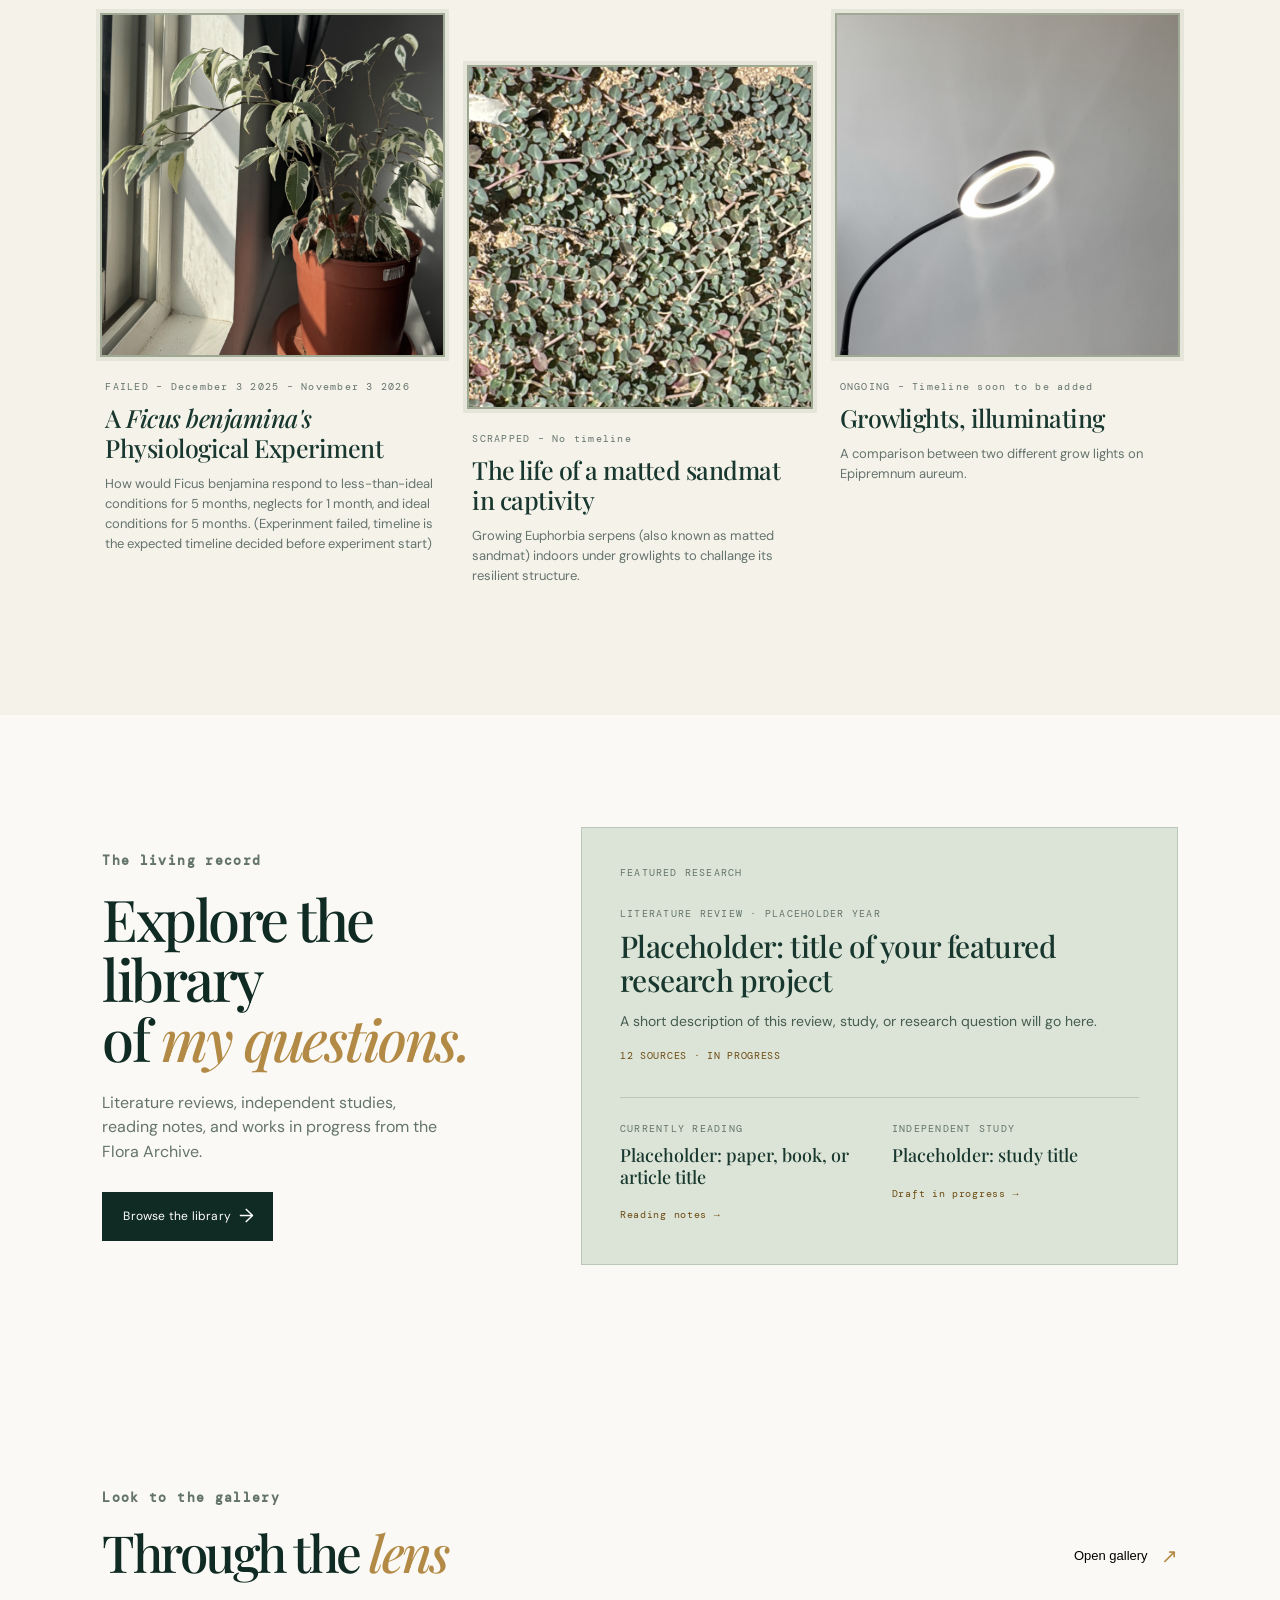
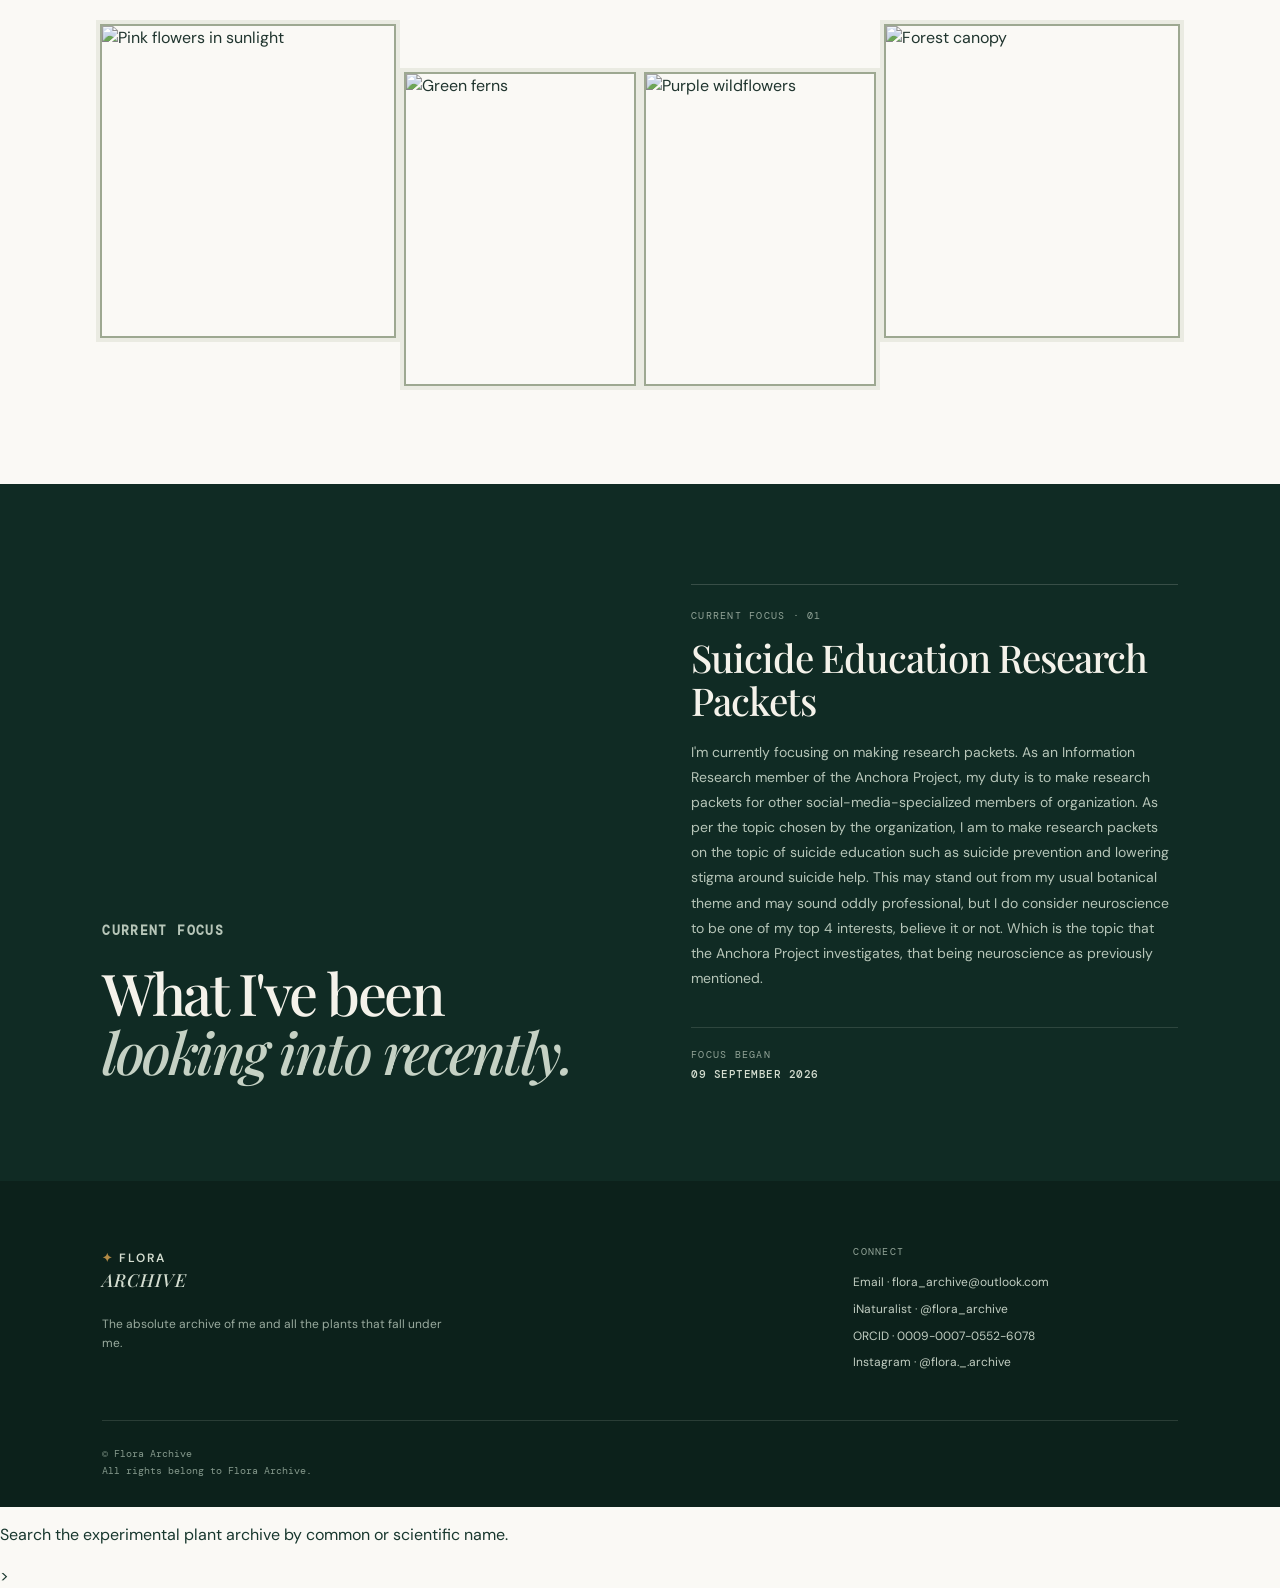
==== commit ff49a317: "Remove search modal from index.html Removed the search modal and related elements from the footer." ====
--- a/index.html
+++ b/index.html
@@ -40,7 +40,10 @@
   <a href="#resources">Resources</a>
 </div>
     </nav>
-    <div class="header-actions"><button class="icon-btn search-open" aria-label="Open search">⌕</button><button class="icon-btn theme-toggle" aria-label="Switch colour theme">◐</button><button class="menu-btn" aria-label="Open menu">☰</button></div>
+   <div class="header-actions">
+  <button class="icon-btn theme-toggle" aria-label="Switch colour theme">◐</button>
+  <button class="menu-btn" aria-label="Open menu">☰</button>
+</div>
   </header>
 
   <main id="main">
@@ -228,22 +231,6 @@
   </div>
 
 </footer>
-  <div class="search-modal" id="searchModal" aria-hidden="true">
-  <button class="modal-close" aria-label="Close search">×</button>
-
-  <div>
-    <p class="eyebrow"><span></span> Search the archive</p>
-
-    <div class="archive-search-row">
-      <button id="clearArchiveSearch" class="clear-search" type="button" aria-label="Clear search">×</button>
-
-      <input
-        id="globalSearch"
-        placeholder="Search a plant, such as Ficus or garden cress"
-        aria-label="Search the experimental plant archive"
-        autofocus
-      />
-    </div>
 
     <div id="searchResults" aria-live="polite">
       <p>Search the experimental plant archive by common or scientific name.</p>
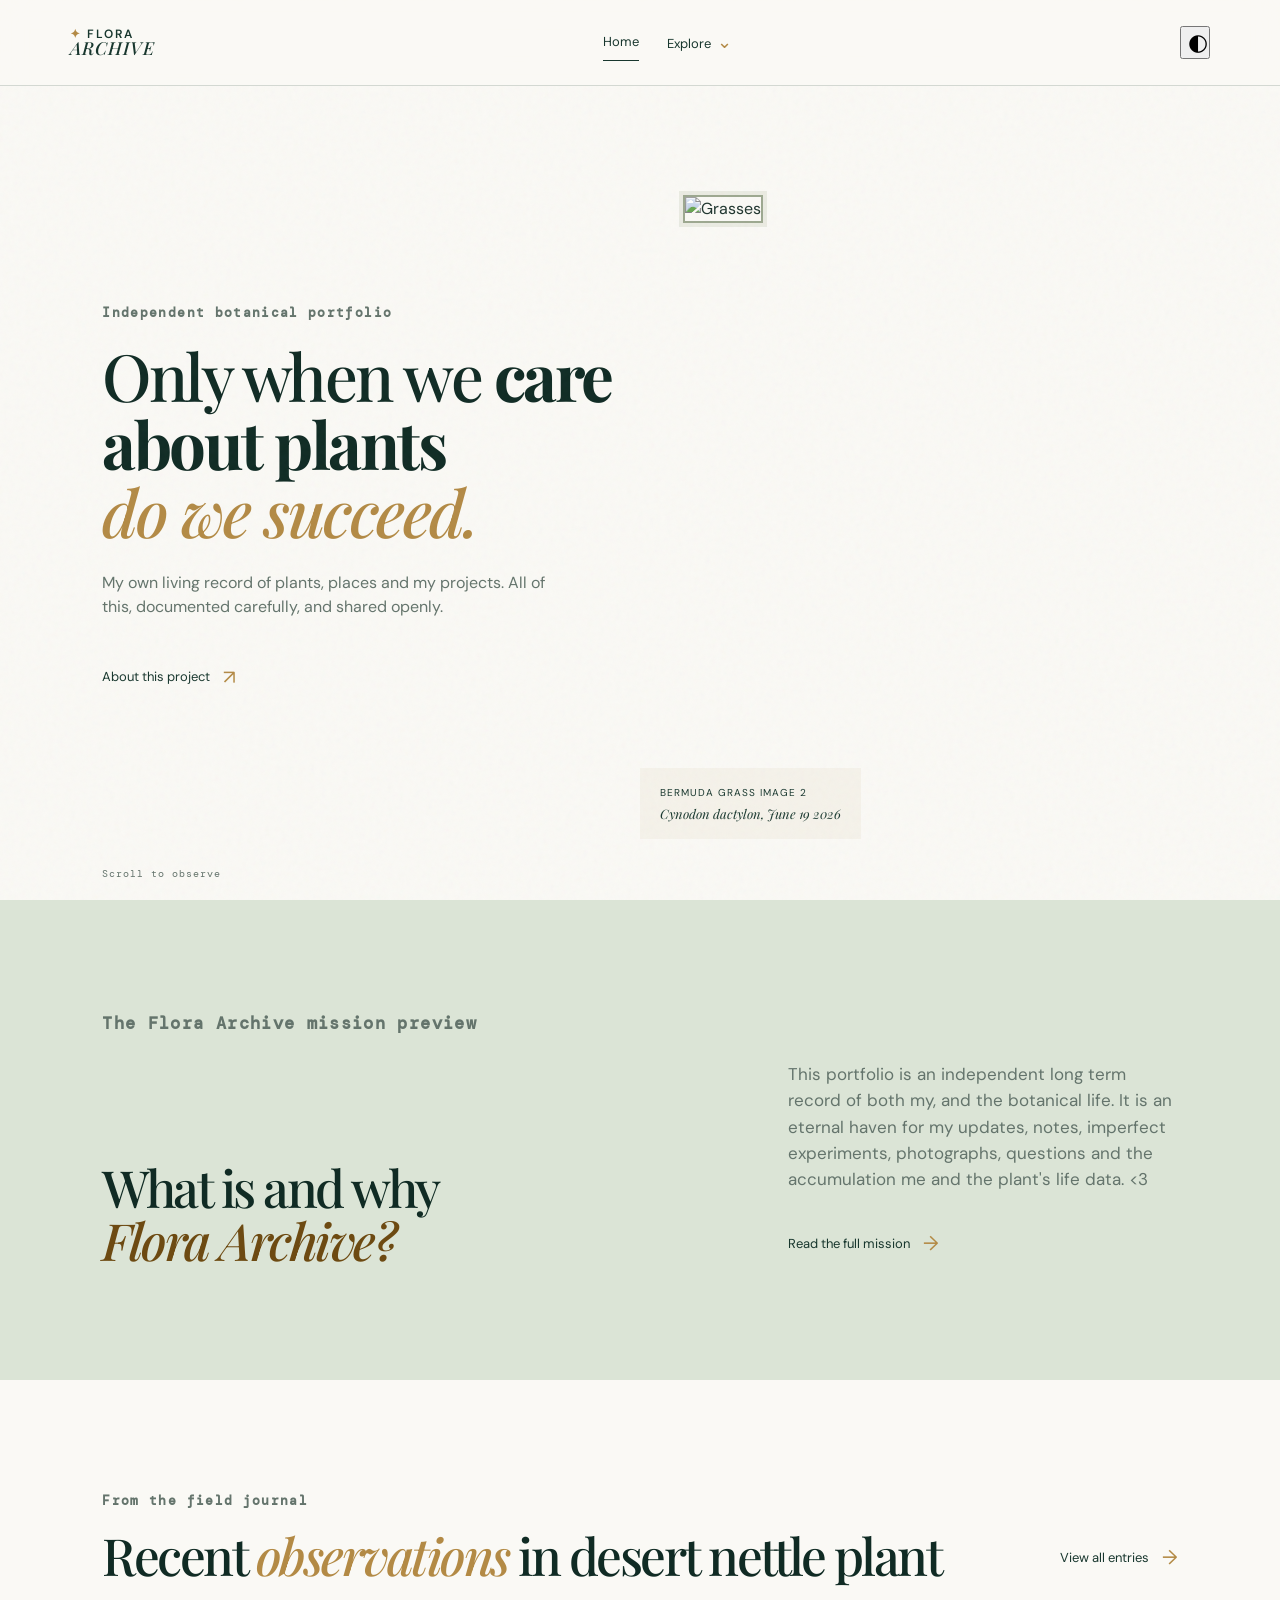
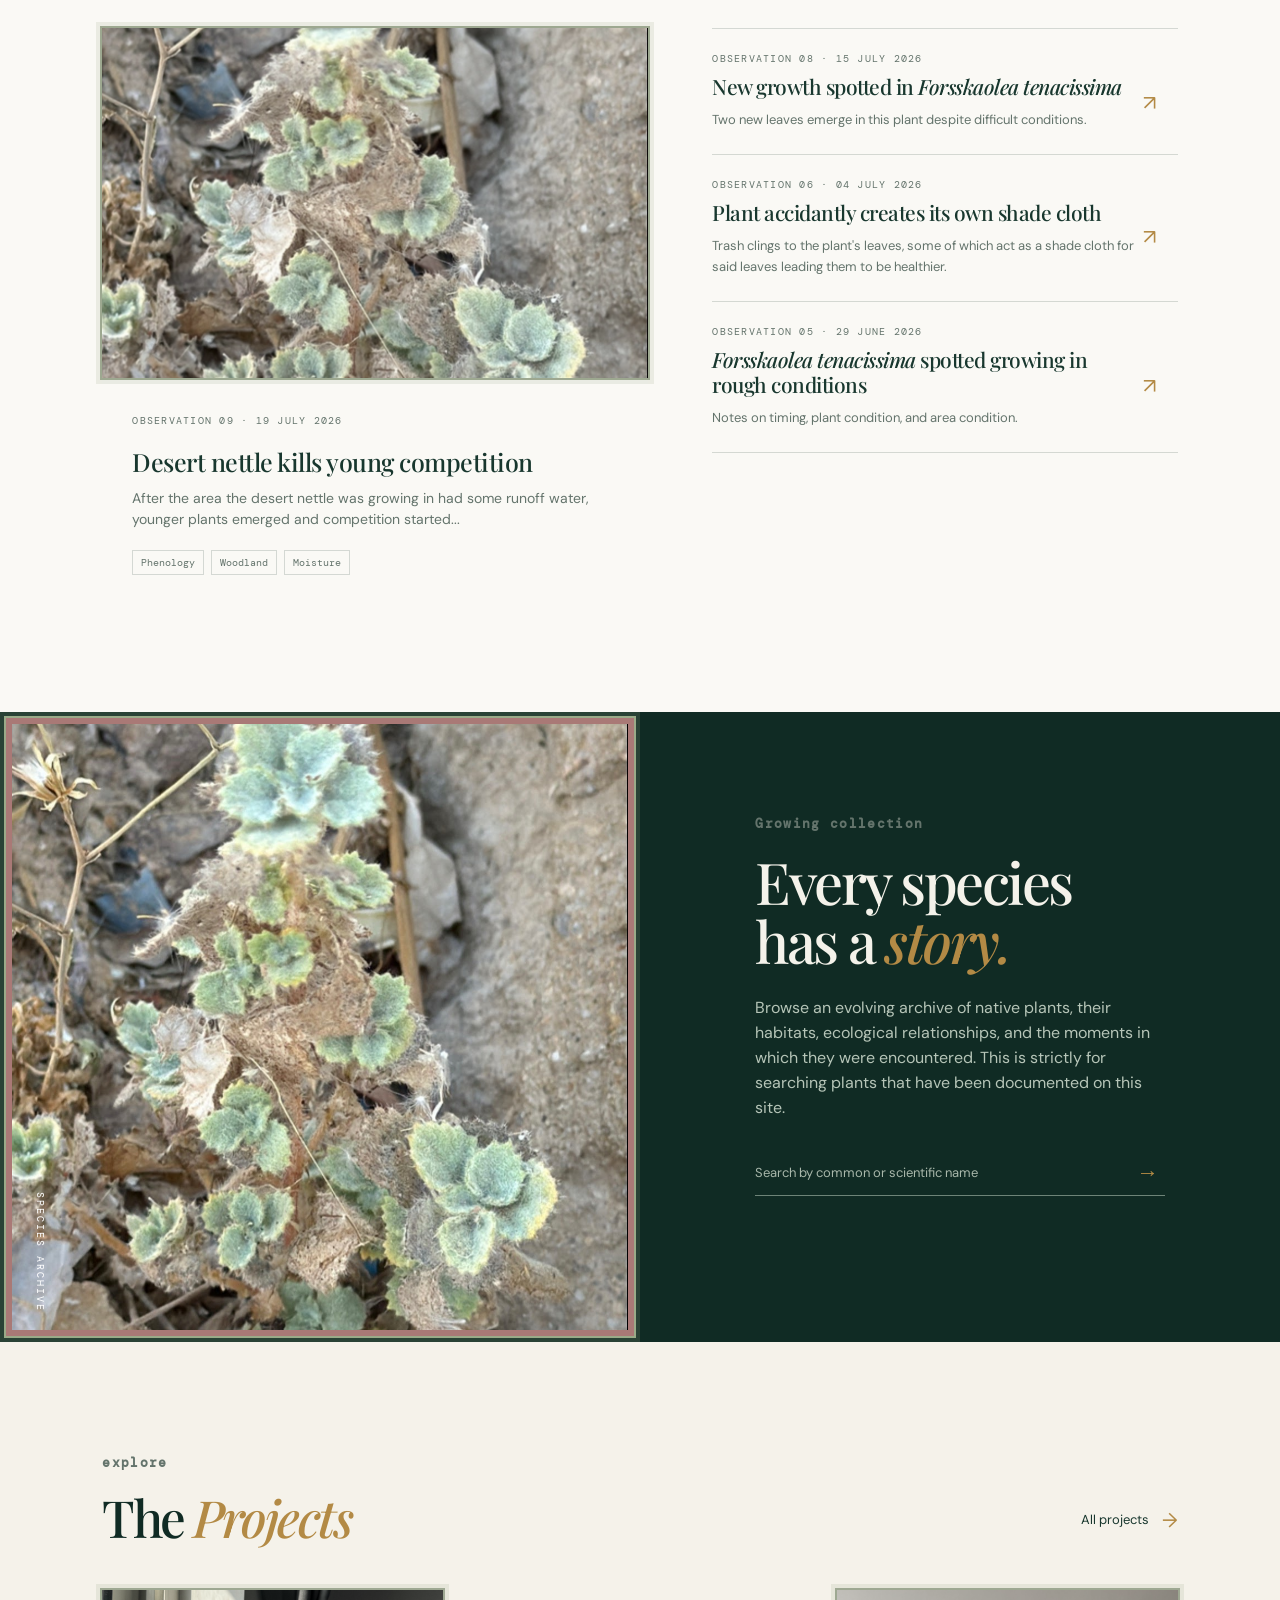
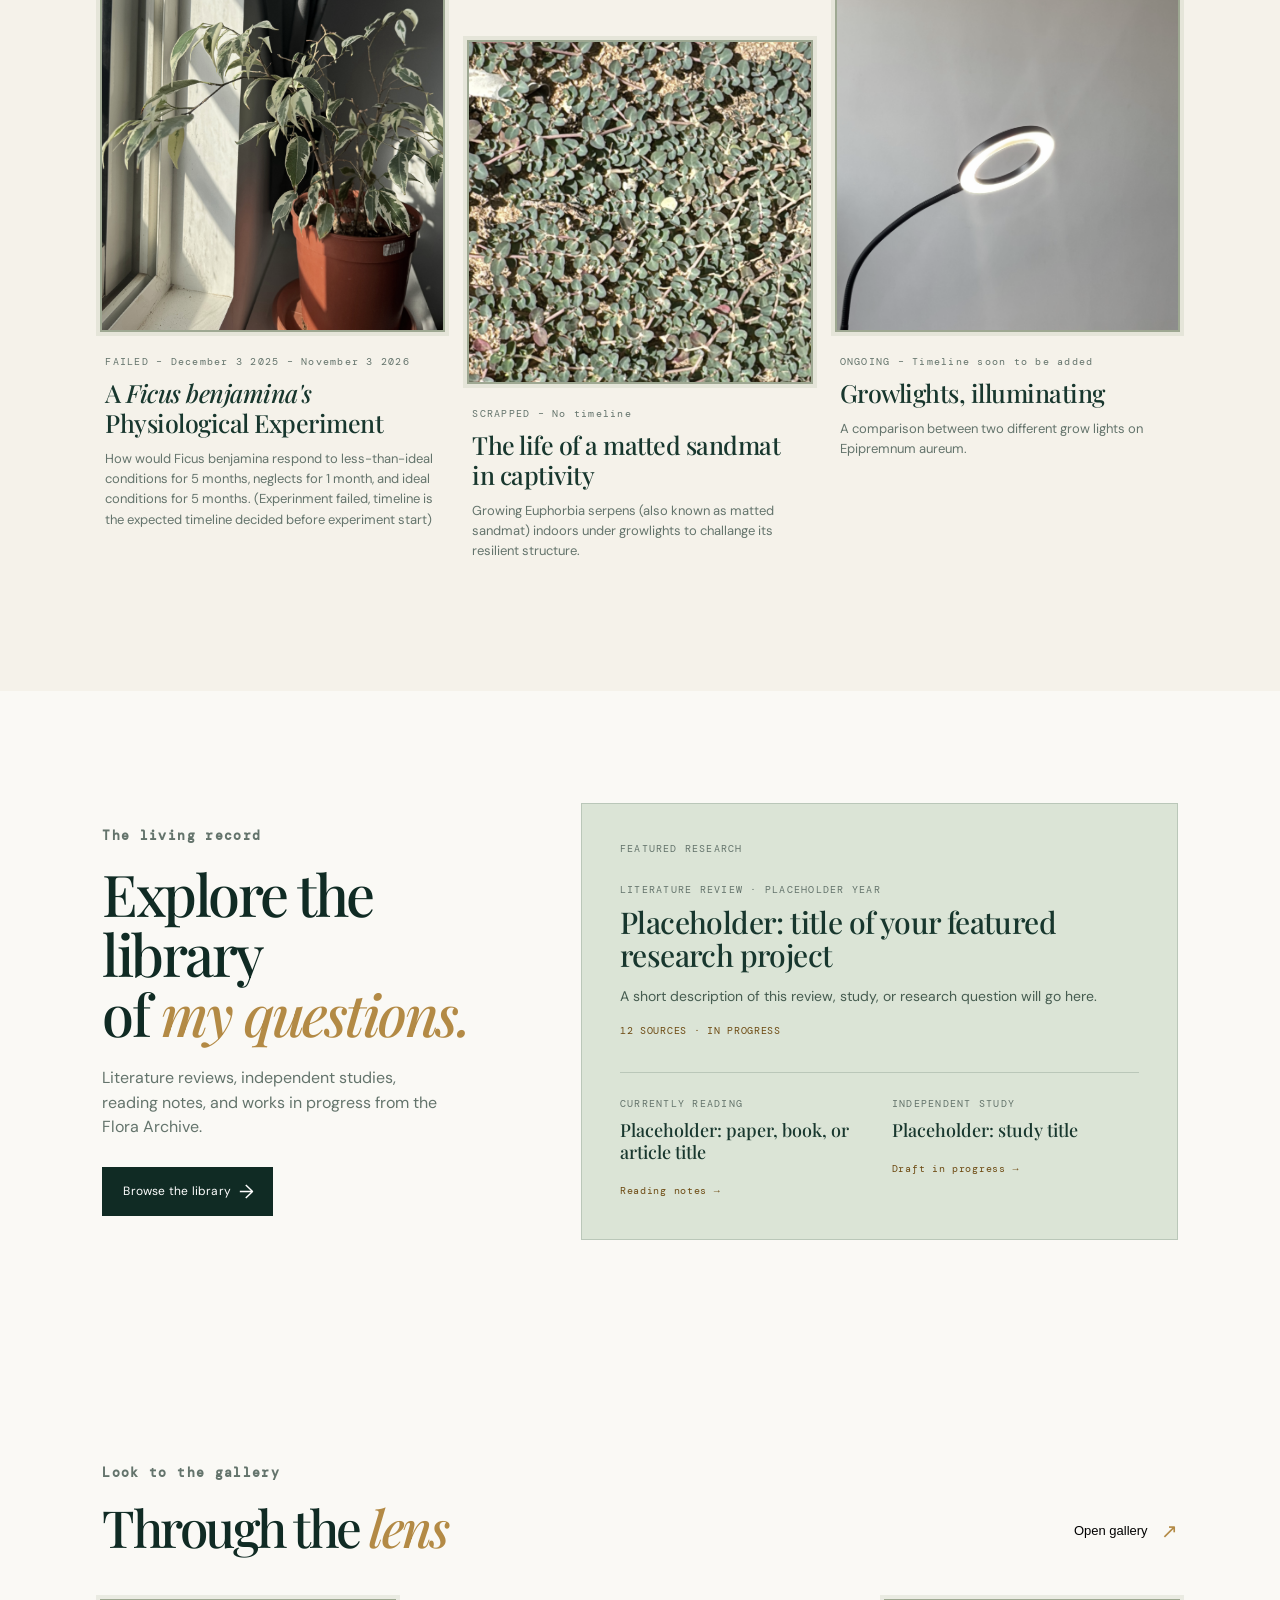
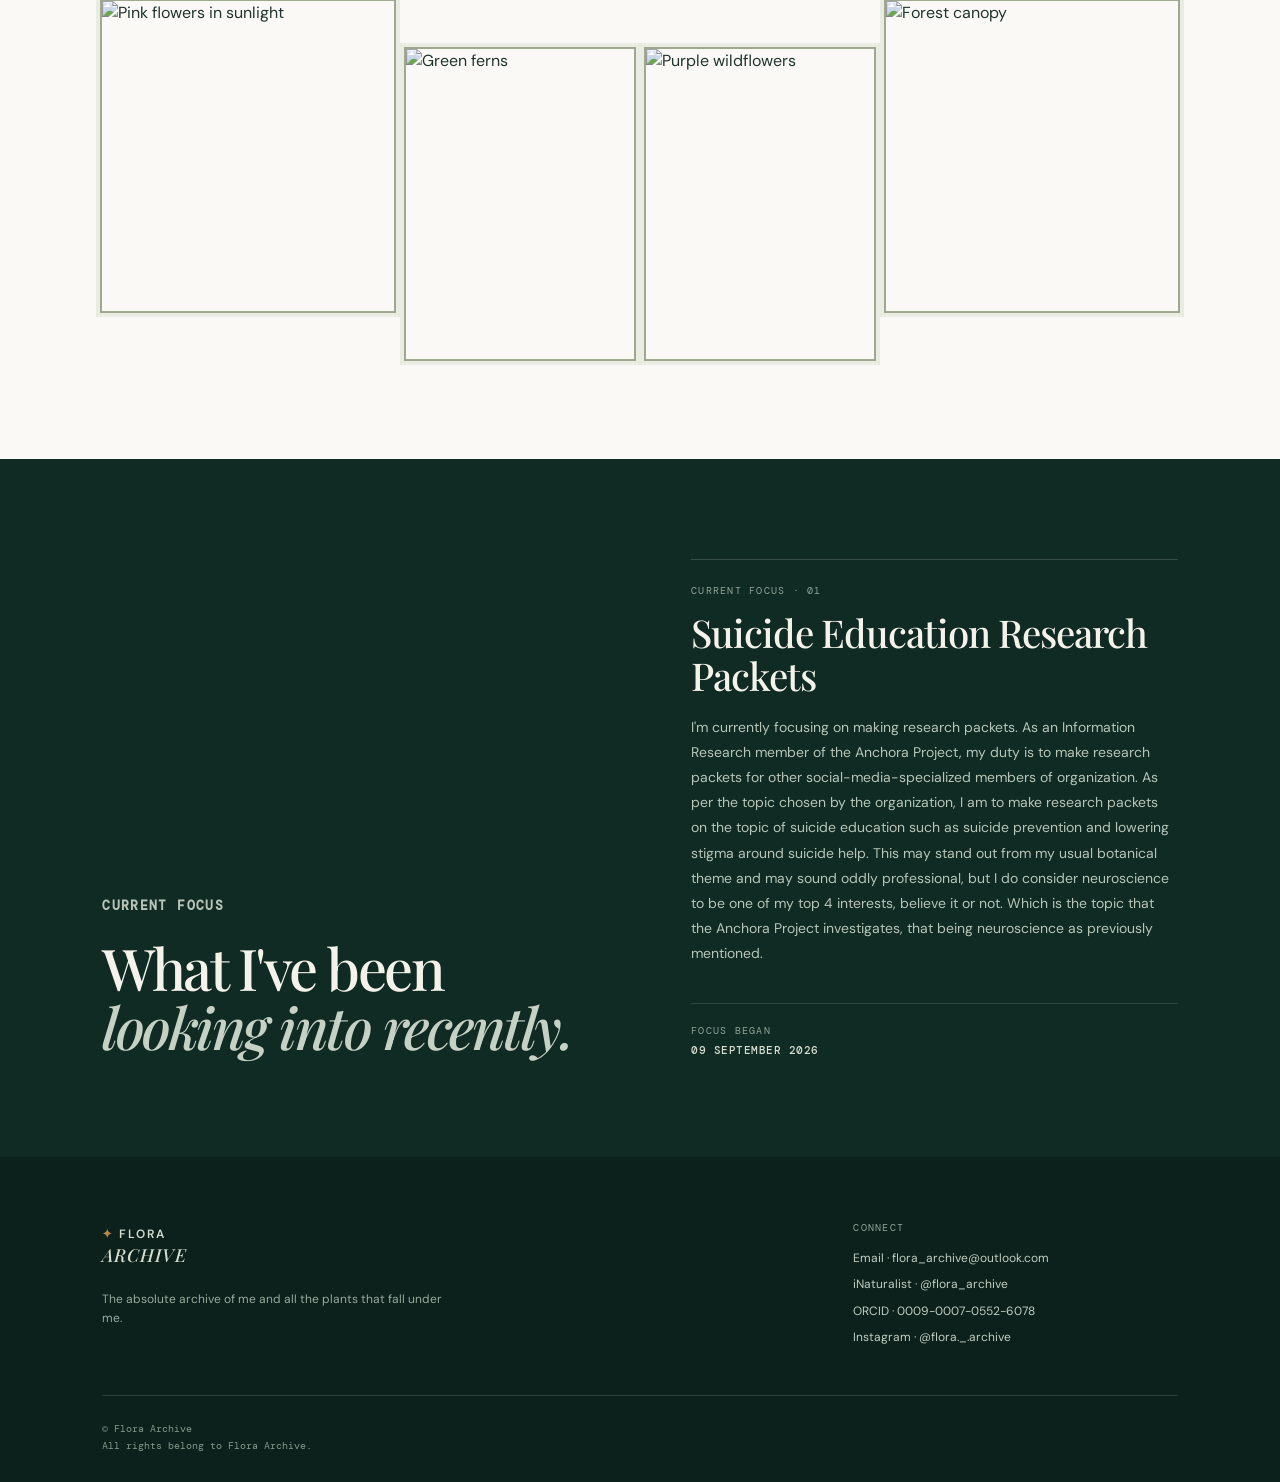
==== commit cbd463d1: "Remove search results section from index.html Removed the search results section from the footer." ====
--- a/index.html
+++ b/index.html
@@ -99,7 +99,7 @@
 </div>
 
   </div>
-</section>>
+</section>
 
     <section class="projects section-pad" id="projects"><div class="section-heading"><div><p class="eyebrow"><span></span>explore</p><h2>The <em>Projects</em></h2></div><a class="text-link" href="/project-details.html">All projects <span>→</span></a>
 </div><div class="project-grid">
@@ -232,11 +232,6 @@
 
 </footer>
 
-    <div id="searchResults" aria-live="polite">
-      <p>Search the experimental plant archive by common or scientific name.</p>
-    </div>
-  </div>
-</div>>
   <div class="lightbox" id="lightbox" aria-hidden="true"><button class="modal-close" aria-label="Close gallery">×</button><img src="" alt="" /></div>
   <script src="script.js"></script>
 </body>
--- a/styles.css
+++ b/styles.css
@@ -1,4 +1,9 @@
-:root{--ink:#18372e;--deep:#102b24;--sage:#dbe4d6;--sage2:#aab9a4;--cream:#f5f2ea;--paper:#faf9f5;--gold:#b38a45;--line:rgba(24,55,46,.17);--muted:#64746c;--serif:'Playfair Display',serif;--sans:'DM Sans',sans-serif;--mono:'DM Mono',monospace}*{box-sizing:border-box}html{scroll-behavior:smooth}body{margin:0;background:var(--paper);color:var(--ink);font-family:var(--sans);font-size:16px;line-height:1.55}.grain{position:fixed;inset:0;opacity:.045;pointer-events:none;z-index:20;background-image:url("data:image/svg+xml,%3Csvg viewBox='0 0 180 180' xmlns='http://www.w3.org/2000/svg'%3E%3Cfilter id='n'%3E%3CfeTurbulence type='fractalNoise' baseFrequency='.9' numOctaves='4' stitchTiles='stitch'/%3E%3C/filter%3E%3Crect width='100%25' height='100%25' filter='url(%23n)' opacity='.8'/%3E%3C/svg%3E")}a{color:inherit;text-decoration:none}.skip-link{position:absolute;left:-9999px}.skip-link:focus{left:1rem;top:1rem;z-index:100;background:white;padding:1rem}.site-header{height:86px;display:flex;align-items:center;justify-content:space-between;padding:0 5.5vw;border-bottom:1px solid var(--line);position:relative;z-index:10;background:rgba(250,249,245,.92);backdrop-filter:blur(10px)}.wordmark{font-size:12px;line-height:.9;letter-spacing:2px;font-weight:600}.wordmark i{font-family:var(--serif);font-size:18px;font-weight:500;letter-spacing:1px}.mark{color:var(--gold);font-size:12px}.nav-links{display:flex;gap:28px;align-items:center;font-size:13px}.nav-links>a{padding:33px 0;position:relative}.nav-links>a.active:after{content:'';position:absolute;left:0;right:0;bottom:25px;height:1px;background:var(--ink)}.nav-more{
+:root{--ink:#18372e;--deep:#102b24;--sage:#dbe4d6;--sage2:#aab9a4;--cream:#f5f2ea;--paper:#faf9f5;--gold:#b38a45;--line:rgba(24,55,46,.17);--muted:#64746c;--serif:'Playfair Display',serif;--sans:'DM Sans',sans-serif;--mono:'DM Mono',monospace}*{box-sizing:border-box}html{scroll-behavior:smooth}body{margin:0;background:var(--paper);color:var(--ink);font-family:var(--sans);font-size:16px;line-height:1.55}.grain{position:fixed;inset:0;opacity:.045;pointer-events:none;z-index:20;background-image:url("data:image/svg+xml,%3Csvg viewBox='0 0 180 180' xmlns='http://www.w3.org/2000/svg'%3E%3Cfilter id='n'%3E%3CfeTurbulence type='fractalNoise' baseFrequency='.9' numOctaves='4' stitchTiles='stitch'/%3E%3C/filter%3E%3Crect width='100%25' height='100%25' filter='url(%23n)' opacity='.8'/%3E%3C/svg%3E")}a{color:inherit;text-decoration:none}.skip-link{position:absolute;left:-9999px}.skip-link:focus{left:1rem;top:1rem;z-index:100;background:white;padding:1rem}.site-header{height:86px;display:flex;align-items:center;justify-content:space-between;padding:0 5.5vw;border-bottom:1px solid var(--line);position:sticky;
+top:0;z-index:1000;
+
+  background:rgba(250,249,245,.92);
+  backdrop-filter:blur(12px);
+  -webkit-backdrop-filter:blur(12px)}.wordmark{font-size:12px;line-height:.9;letter-spacing:2px;font-weight:600}.wordmark i{font-family:var(--serif);font-size:18px;font-weight:500;letter-spacing:1px}.mark{color:var(--gold);font-size:12px}.nav-links{display:flex;gap:28px;align-items:center;font-size:13px}.nav-links>a{padding:33px 0;position:relative}.nav-links>a.active:after{content:'';position:absolute;left:0;right:0;bottom:25px;height:1px;background:var(--ink)}.nav-more{
   border:0;
   background:none;
   color:var(--ink);
@@ -77,7 +82,14 @@
   background:var(--gold);
 }.text-link{font-size:13px;cursor:pointer;border:0;background:none;padding:0}.text-link span{font-size:20px;color:var(--gold);padding-left:5px}.hero-image{height:min(68vh,620px);position:relative}.hero-image img{height:100%;width:100%;object-fit:cover;filter:saturate(.72)}.image-caption{position:absolute;bottom:-30px;left:-45px;padding:17px 20px;background:var(--cream);font-size:10px;letter-spacing:1px}.image-caption i{font:italic 13px var(--serif);display:block;letter-spacing:0;margin-top:4px}.hero-stamp{position:absolute;right:-23px;top:28px;width:94px;height:94px;background:var(--sage);border-radius:50%;display:flex;align-items:center;justify-content:center;flex-direction:column;text-align:center;transform:rotate(10deg)}.hero-stamp span{font:25px var(--serif)}.hero-stamp small{font:8px var(--mono);line-height:1.25}.scroll-cue{position:absolute;bottom:20px;left:8vw;font:10px var(--mono);letter-spacing:1px;color:var(--muted)}.scroll-cue span{display:inline-block;height:32px;width:1px;background:var(--gold);vertical-align:middle;margin-right:8px}.intro{background:var(--sage)}.intro-grid{display:grid;grid-template-columns:1.2fr .8fr;gap:8vw;align-items:end}.intro h2,.section-heading h2,.notes h2{font-size:clamp(37px,4vw,58px)}.intro p{font-size:17px;color:var(--muted);max-width:430px;margin:0 0 27px}.stats{display:grid;grid-template-columns:repeat(4,1fr);padding-top:60px;padding-bottom:60px;border-bottom:1px solid var(--line)}.stat{border-right:1px solid var(--line);padding:0 28px}.stat:first-child{padding-left:0}.stat:last-child{border:0}.stat strong{font:500 50px var(--serif);display:block}.stat span{font-size:12px;color:var(--muted)}.section-heading{display:flex;align-items:end;justify-content:space-between;margin-bottom:46px}.journal{background:var(--paper)}.journal-grid{display:grid;grid-template-columns:1.08fr .92fr;gap:5vw}.card{
   background:var(--paper)
-}.feature-entry img{height:350px;width:100%;object-fit:cover;filter:saturate(.7)}.entry-content{padding:28px 30px 25px}.entry-content h3,.list-entry h3,.project-card h3,.notes h3{font:500 25px/1.2 var(--serif);margin:0 0 11px;letter-spacing:-.5px}.entry-content>p:not(.meta){margin:0 0 19px;color:var(--muted);font-size:14px}.tag-row{display:flex;gap:7px;flex-wrap:wrap}.tag-row span{font:10px var(--mono);padding:5px 8px;border:1px solid var(--line);color:var(--muted)}.entry-list{border-top:1px solid var(--line)}.list-entry{padding:23px 42px 24px 0;border-bottom:1px solid var(--line);position:relative}.list-entry .meta{margin-bottom:9px}.list-entry h3{font-size:21px}.list-entry>p:not(.meta){font-size:13px;color:var(--muted);margin:0}.list-entry a{position:absolute;right:4px;top:40%;font-size:21px;color:var(--gold)}.species{background:var(--deep);padding:0;display:grid;grid-template-columns:1fr 1fr;color:#e6eadf}.species-photo{height:630px;position:relative;overflow:hidden}.species-photo img{width:100%;height:100%;object-fit:cover;filter:saturate(.5) brightness(.75)}.vertical-label{position:absolute;left:34px;bottom:30px;color:#fff;font:10px var(--mono);letter-spacing:2px;writing-mode:vertical-rl}.species-copy{padding:8vw 9vw}.species-copy h2{color:#f4f2ea;font-size:clamp(40px,4.5vw,65px)}.species-copy p:not(.eyebrow):not(.micro){color:#b6c5b8;max-width:430px;margin:25px 0 30px}.species-search{display:flex;border-bottom:1px solid #6e8478;max-width:430px}.species-search input{border:0;background:none;padding:14px 0;color:white;font:13px var(--sans);width:100%;outline:0}.species-search input::placeholder{color:#a8b7aa}.species-search button{border:0;background:none;color:var(--gold);font-size:22px;cursor:pointer}.micro{font-size:11px!important;color:#b6c5b8}.micro a{text-decoration:underline;text-underline-offset:3px}.projects{
+}.feature-entry img{height:350px;width:100%;object-fit:cover;filter:saturate(.7)}.entry-content{padding:28px 30px 25px}.entry-content h3,.list-entry h3,.project-card h3,.notes h3{font:500 25px/1.2 var(--serif);margin:0 0 11px;letter-spacing:-.5px}.entry-content>p:not(.meta){margin:0 0 19px;color:var(--muted);font-size:14px}.tag-row{display:flex;gap:7px;flex-wrap:wrap}.tag-row span{font:10px var(--mono);padding:5px 8px;border:1px solid var(--line);color:var(--muted)}.entry-list{border-top:1px solid var(--line)}.list-entry{padding:23px 42px 24px 0;border-bottom:1px solid var(--line);position:relative}.list-entry .meta{margin-bottom:9px}.list-entry h3{font-size:21px}.list-entry>p:not(.meta){font-size:13px;color:var(--muted);margin:0}.list-entry a{position:absolute;right:4px;top:40%;font-size:21px;color:var(--gold)}.species{background:var(--deep);padding:0;display:grid;grid-template-columns:1fr 1fr;color:#e6eadf}.species-photo{height:630px;position:relative;overflow:hidden}.species-photo img{
+  width:calc(100% - 12px);
+  height:calc(100% - 12px);
+  margin:6px;
+  object-fit:cover;
+  border:6px solid #a97976;
+  box-sizing:border-box;
+}.vertical-label{position:absolute;left:34px;bottom:30px;color:#fff;font:10px var(--mono);letter-spacing:2px;writing-mode:vertical-rl}.species-copy{padding:8vw 9vw}.species-copy h2{color:#f4f2ea;font-size:clamp(40px,4.5vw,65px)}.species-copy p:not(.eyebrow):not(.micro){color:#b6c5b8;max-width:430px;margin:25px 0 30px}.species-search{display:flex;border-bottom:1px solid #6e8478;max-width:430px}.species-search input{border:0;background:none;padding:14px 0;color:white;font:13px var(--sans);width:100%;outline:0}.species-search input::placeholder{color:#a8b7aa}.species-search button{border:0;background:none;color:var(--gold);font-size:22px;cursor:pointer}.micro{font-size:11px!important;color:#b6c5b8}.micro a{text-decoration:underline;text-underline-offset:3px}.projects{
   background:var(--cream)
 }.project-grid{display:grid;grid-template-columns:repeat(3,1fr);gap:26px}.project-card{background:transparent}.project-card.offset{margin-top:52px}.project-card img{width:100%;height:340px;object-fit:cover;filter:saturate(.65)}.project-card div{padding:17px 3px}.project-card .meta{margin-bottom:10px}.project-card h3{font-size:25px}.project-card p:last-child{font-size:13px;color:var(--muted);margin:0}.map-section{display:grid;grid-template-columns:.82fr 1.18fr;align-items:center;gap:5vw}.map-copy h2{font-size:clamp(38px,4.5vw,62px)}.map-copy>p:not(.eyebrow){color:var(--muted);max-width:350px;margin:22px 0 27px}.dark{background:var(--deep);color:white}.map-art{height:420px;background:#d9e3d4;position:relative;overflow:hidden}.map-art svg{position:absolute;width:100%;height:100%;fill:none;stroke:#7c927c;stroke-width:1.3;opacity:.75}.pin{position:absolute;color:var(--gold);font-size:21px;text-shadow:0 1px #fff}.p1{top:34%;left:32%}.p2{top:47%;left:58%}.p3{top:65%;left:48%}.map-note{position:absolute;bottom:24px;right:25px;font:10px/1.55 var(--mono);letter-spacing:1px;color:#536c59}.notes{background:var(--sage)}.notes-top{display:grid;grid-template-columns:1.1fr .9fr;align-items:end;margin-bottom:46px}.notes-top .eyebrow,.notes-top h2{grid-column:1}.notes-top>p:last-child{grid-column:2;grid-row:1/3;color:var(--muted);max-width:290px}.notes-grid{display:grid;grid-template-columns:repeat(3,1fr);border-top:1px solid #9daf9f}.notes-grid article{padding:25px 30px 25px 0;border-right:1px solid #9daf9f;min-height:220px}.notes-grid article+article{padding-left:30px}.notes-grid article:last-child{border:0}.notes-grid span{font:25px var(--serif);color:var(--gold)}.notes-grid .meta{margin:25px 0 10px;color:#516b59}.notes-grid h3{font-size:23px}.notes-grid a{font-size:12px;text-decoration:underline;text-underline-offset:4px}.gallery{padding-bottom:100px}.gallery-grid{display:grid;grid-template-columns:1.15fr .9fr .9fr 1.15fr;gap:12px}.gallery-grid img{width:100%;height:310px;object-fit:cover;filter:saturate(.67);cursor:pointer;transition:.3s}.gallery-grid img:hover{filter:saturate(1);transform:translateY(-4px)}.gallery-grid img:nth-child(2),.gallery-grid img:nth-child(3){margin-top:48px}.newsletter{text-align:center;background:var(--deep);color:#fff;padding:100px 20px}.newsletter .eyebrow{color:#b6c5b8}.newsletter h2{color:#f4f2ea;font-size:clamp(37px,4.5vw,63px)}.newsletter form{display:flex;max-width:490px;margin:34px auto 12px;border-bottom:1px solid #7d9083}.newsletter input{flex:1;background:none;border:0;color:white;padding:15px 2px;font:13px var(--sans);outline:0}.newsletter input::placeholder{color:#aec0b1}.newsletter .button{margin-bottom:-1px}.form-note{font-size:11px;color:#b6c5b8;margin:0}footer{
   padding:64px 8vw 28px;
@@ -119,7 +131,9 @@
   font:10px/1.7 var(--mono);
   color:#85998c;
 }.search-modal,.lightbox{position:fixed;inset:0;background:rgba(11,31,25,.96);z-index:50;display:none;place-items:center;padding:25px}.search-modal.open,.lightbox.open{display:grid}.search-modal>div{width:min(750px,100%)}.search-modal .eyebrow{color:#afc0b2}.search-modal input{width:100%;background:none;border:0;border-bottom:1px solid #83968b;color:white;font:clamp(22px,3vw,38px) var(--serif);padding:14px 0;outline:0}.search-modal input::placeholder{color:#829388}.search-modal #searchResults{color:#aebeb0;font-size:13px;padding-top:20px}.modal-close{position:absolute;right:5vw;top:30px;background:none;border:0;color:#fff;font-size:34px;cursor:pointer}.lightbox img{max-height:85vh;max-width:90vw;object-fit:contain}.reveal{animation:rise .8s ease both}@keyframes rise{from{opacity:0;transform:translateY(22px)}to{opacity:1;transform:none}}.sr-only{position:absolute;left:-9999px}
-body.dark{--ink:#dce7da;--deep:#091a15;--sage:#233d33;--sage2:#637b6b;--cream:#162720;--paper:#102019;--gold:#c5a663;--line:rgba(220,231,218,.15);--muted:#a5b7aa}body.dark .site-header{background:rgba(16,32,25,.92)}body.dark .card{background:#172b23}body.dark .projects{background:#172b23}body.dark .project-card img{opacity:.8}body.dark .map-art{background:#284638}body.dark .notes{background:#233d33}body.dark .intro p,body.dark .notes-top>p:last-child{color:#c1d0c1}body.dark .notes-grid{border-color:#526d5c}body.dark .notes-grid article{border-color:#526d5c}body.dark .species-copy{background:#091a15}
+body.dark{--ink:#dce7da;--deep:#091a15;--sage:#233d33;--sage2:#637b6b;--cream:#162720;--paper:#102019;--gold:#c5a663;--line:rgba(220,231,218,.15);--muted:#a5b7aa}body.dark .site-header{
+  background:rgba(16,32,25,.92);
+}body.dark .card{background:#172b23}body.dark .projects{background:#172b23}body.dark .project-card img{opacity:.8}body.dark .map-art{background:#284638}body.dark .notes{background:#233d33}body.dark .intro p,body.dark .notes-top>p:last-child{color:#c1d0c1}body.dark .notes-grid{border-color:#526d5c}body.dark .notes-grid article{border-color:#526d5c}body.dark .species-copy{background:#091a15}
 .research-library{
   display:grid;
   grid-template-columns:.82fr 1.18fr;
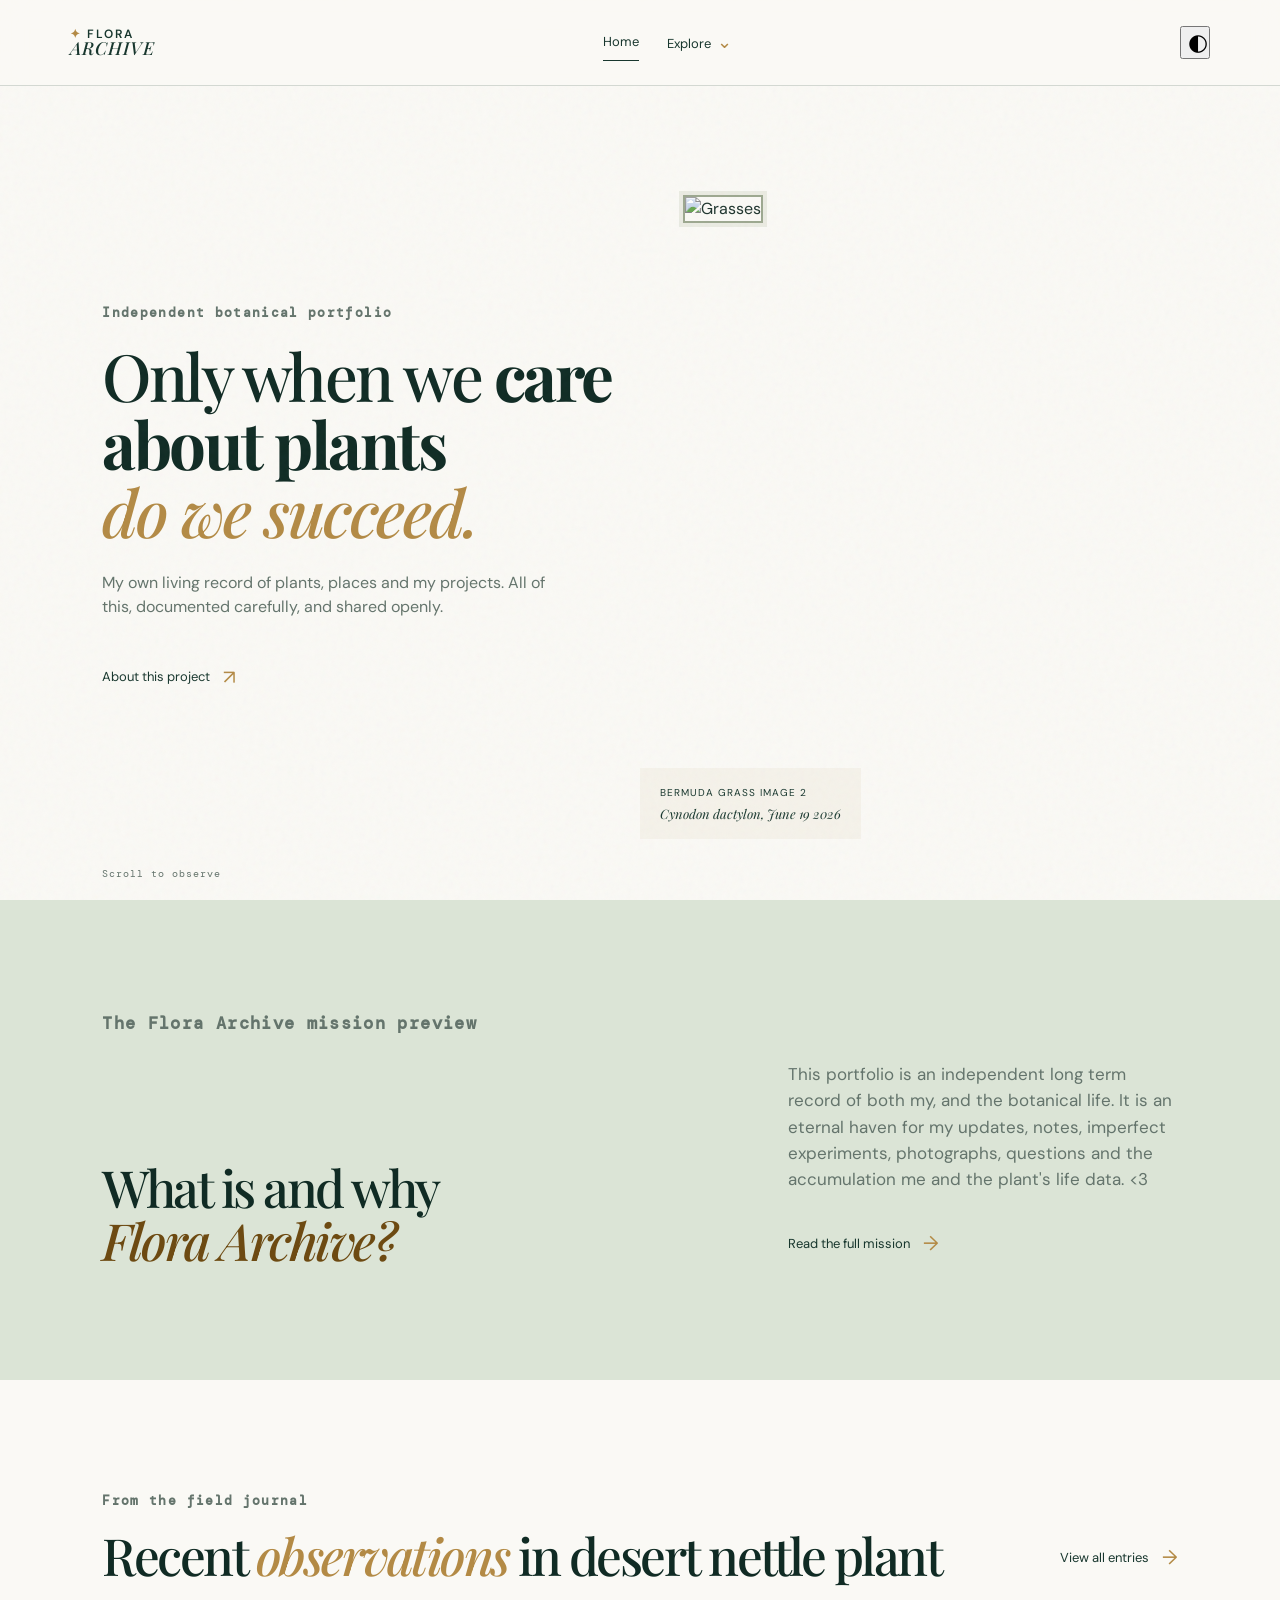
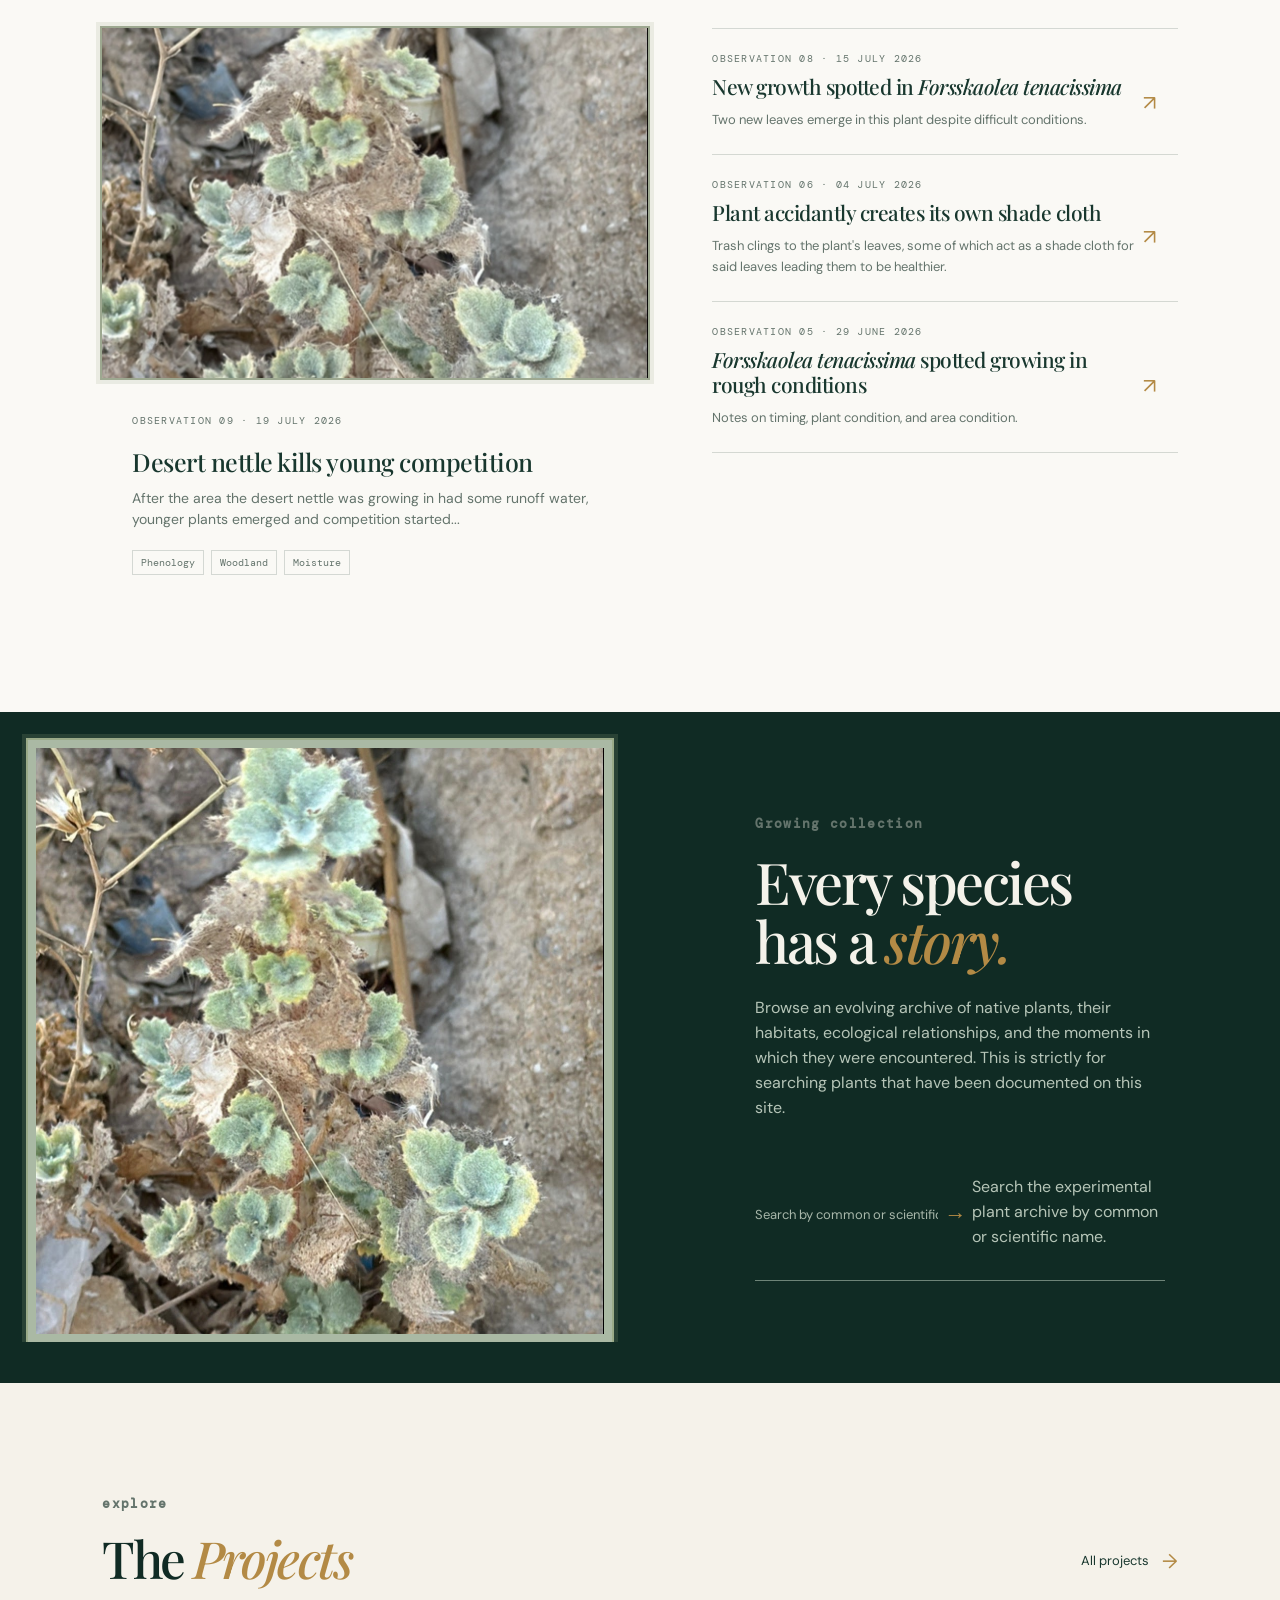
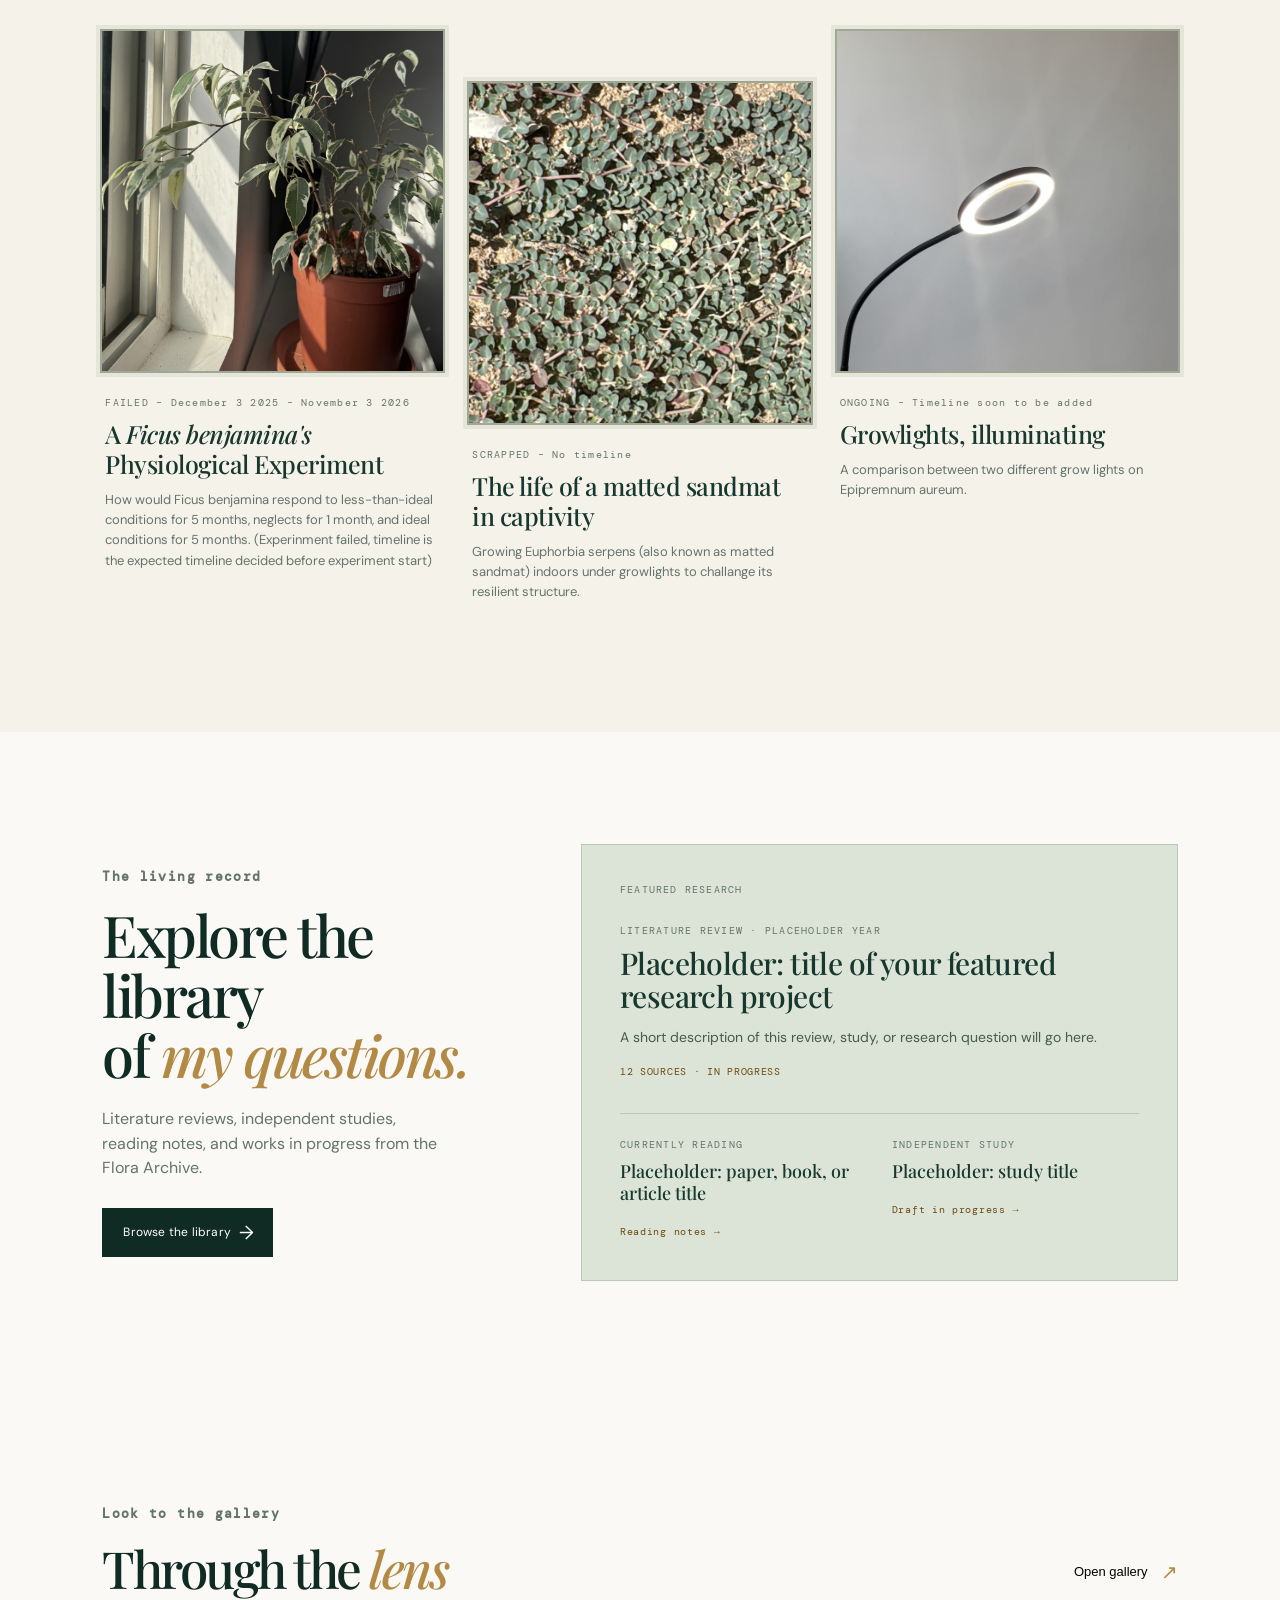
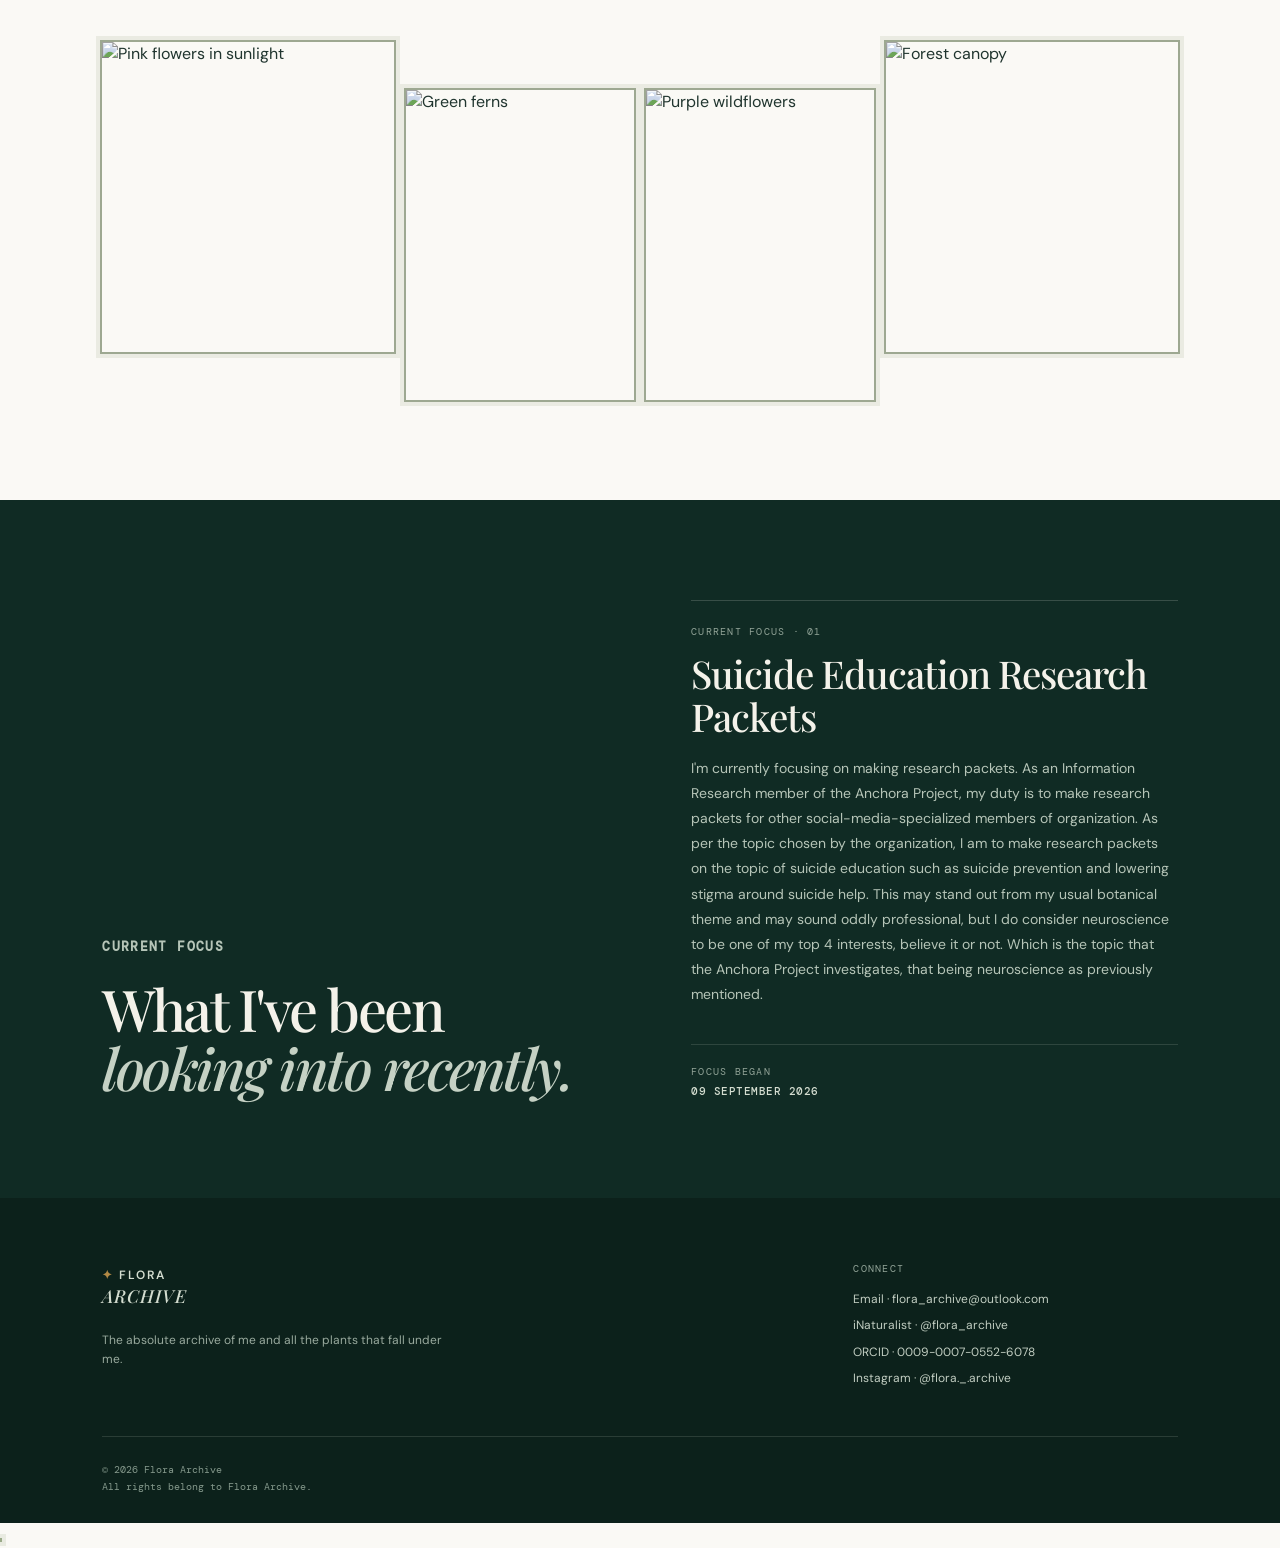
==== commit d20980bd: "Add search results section to species search Added a search results section with a description for t" ====
--- a/index.html
+++ b/index.html
@@ -96,6 +96,9 @@
    <div class="species-search" id="species-search">
   <input id="speciesInput" placeholder="Search by common or scientific name" aria-label="Search species" />
   <button id="speciesSearch" aria-label="Search species">→</button>
+     <div id="searchResults" aria-live="polite">
+  <p>Search the experimental plant archive by common or scientific name.</p>
+</div>
 </div>
 
   </div>
--- a/styles.css
+++ b/styles.css
@@ -80,15 +80,24 @@
 }.header-actions{display:flex;gap:10px}.icon-btn{font-size:23px;width:30px}.menu-btn{display:none;font-size:20px}.section-pad{padding:112px 8vw}.hero{min-height:calc(100vh - 86px);display:grid;grid-template-columns:1.05fr .95fr;align-items:center;padding:5.5vw 8vw 4vw;position:relative;gap:3vw}.eyebrow,.meta{font:10px var(--mono);letter-spacing:1.25px;color:var(--muted);margin:0 0 20px}.eyebrow span{display:inline-block;width:24px;height:1px;background:var(--gold);vertical-align:middle;margin:0 9px 3px 0}.hero h1,h2{font:500 clamp(41px,5.1vw,78px)/1.04 var(--serif);letter-spacing:-2.5px;margin:0;color:var(--deep)}h1 em,h2 em{color:var(--gold);font-weight:500}.hero-text{max-width:450px;margin:26px 0 33px;color:var(--muted);font-size:16px}.hero-actions{display:flex;align-items:center;gap:26px}.button{display:inline-flex;align-items:center;gap:30px;padding:14px 18px 14px 20px;font-size:12px;letter-spacing:.2px;border:1px solid transparent;transition:.25s}.button span{font-size:19px;line-height:10px}.primary{background:var(--deep);color:#fff}.primary:hover{
   transform:translateY(-2px);
   background:var(--gold);
-}.text-link{font-size:13px;cursor:pointer;border:0;background:none;padding:0}.text-link span{font-size:20px;color:var(--gold);padding-left:5px}.hero-image{height:min(68vh,620px);position:relative}.hero-image img{height:100%;width:100%;object-fit:cover;filter:saturate(.72)}.image-caption{position:absolute;bottom:-30px;left:-45px;padding:17px 20px;background:var(--cream);font-size:10px;letter-spacing:1px}.image-caption i{font:italic 13px var(--serif);display:block;letter-spacing:0;margin-top:4px}.hero-stamp{position:absolute;right:-23px;top:28px;width:94px;height:94px;background:var(--sage);border-radius:50%;display:flex;align-items:center;justify-content:center;flex-direction:column;text-align:center;transform:rotate(10deg)}.hero-stamp span{font:25px var(--serif)}.hero-stamp small{font:8px var(--mono);line-height:1.25}.scroll-cue{position:absolute;bottom:20px;left:8vw;font:10px var(--mono);letter-spacing:1px;color:var(--muted)}.scroll-cue span{display:inline-block;height:32px;width:1px;background:var(--gold);vertical-align:middle;margin-right:8px}.intro{background:var(--sage)}.intro-grid{display:grid;grid-template-columns:1.2fr .8fr;gap:8vw;align-items:end}.intro h2,.section-heading h2,.notes h2{font-size:clamp(37px,4vw,58px)}.intro p{font-size:17px;color:var(--muted);max-width:430px;margin:0 0 27px}.stats{display:grid;grid-template-columns:repeat(4,1fr);padding-top:60px;padding-bottom:60px;border-bottom:1px solid var(--line)}.stat{border-right:1px solid var(--line);padding:0 28px}.stat:first-child{padding-left:0}.stat:last-child{border:0}.stat strong{font:500 50px var(--serif);display:block}.stat span{font-size:12px;color:var(--muted)}.section-heading{display:flex;align-items:end;justify-content:space-between;margin-bottom:46px}.journal{background:var(--paper)}.journal-grid{display:grid;grid-template-columns:1.08fr .92fr;gap:5vw}.card{
+}.text-link{font-size:13px;cursor:pointer;border:0;background:none;padding:0}.text-link span{font-size:20px;color:var(--gold);padding-left:5px}.hero-image{height:min(68vh,620px);position:relative}.hero-image img{height:100%;width:100%;object-fit:cover;filter:saturate(.72)}.image-caption{position:absolute;bottom:-30px;left:-45px;padding:17px 20px;background:var(--cream);font-size:10px;letter-spacing:1px}.image-caption i{font:italic 13px var(--serif);display:block;letter-spacing:0;margin-top:4px}.hero-stamp{position:absolute;right:-23px;top:28px;width:94px;height:94px;background:var(--sage);border-radius:50%;display:flex;align-items:center;justify-content:center;flex-direction:column;text-align:center;transform:rotate(10deg)}.hero-stamp span{font:25px var(--serif)}.hero-stamp small{font:8px var(--mono);line-height:1.25}.scroll-cue{position:absolute;bottom:20px;left:8vw;font:10px var(--mono);letter-spacing:1px;color:var(--muted)}.scroll-cue span{display:inline-block;height:32px;width:1px;background:var(--gold);vertical-align:middle;margin-right:8px}.intro{background:var(--sage)}.intro-grid{display:grid;grid-template-columns:1.2fr .8fr;gap:8vw;align-items:end}.intro h2,.section-heading h2,.notes h2{font-size:clamp(37px,4vw,58px)}.intro p{font-size:17px;color:var(--muted);max-width:430px;margin:0 0 27px}.section-heading{display:flex;align-items:end;justify-content:space-between;margin-bottom:46px}.journal{background:var(--paper)}.journal-grid{display:grid;grid-template-columns:1.08fr .92fr;gap:5vw}.card{
   background:var(--paper)
-}.feature-entry img{height:350px;width:100%;object-fit:cover;filter:saturate(.7)}.entry-content{padding:28px 30px 25px}.entry-content h3,.list-entry h3,.project-card h3,.notes h3{font:500 25px/1.2 var(--serif);margin:0 0 11px;letter-spacing:-.5px}.entry-content>p:not(.meta){margin:0 0 19px;color:var(--muted);font-size:14px}.tag-row{display:flex;gap:7px;flex-wrap:wrap}.tag-row span{font:10px var(--mono);padding:5px 8px;border:1px solid var(--line);color:var(--muted)}.entry-list{border-top:1px solid var(--line)}.list-entry{padding:23px 42px 24px 0;border-bottom:1px solid var(--line);position:relative}.list-entry .meta{margin-bottom:9px}.list-entry h3{font-size:21px}.list-entry>p:not(.meta){font-size:13px;color:var(--muted);margin:0}.list-entry a{position:absolute;right:4px;top:40%;font-size:21px;color:var(--gold)}.species{background:var(--deep);padding:0;display:grid;grid-template-columns:1fr 1fr;color:#e6eadf}.species-photo{height:630px;position:relative;overflow:hidden}.species-photo img{
-  width:calc(100% - 12px);
-  height:calc(100% - 12px);
-  margin:6px;
+}.feature-entry img{height:350px;width:100%;object-fit:cover;filter:saturate(.7)}.entry-content{padding:28px 30px 25px}.entry-content h3,.list-entry h3,.project-card h3,.notes h3{font:500 25px/1.2 var(--serif);margin:0 0 11px;letter-spacing:-.5px}.entry-content>p:not(.meta){margin:0 0 19px;color:var(--muted);font-size:14px}.tag-row{display:flex;gap:7px;flex-wrap:wrap}.tag-row span{font:10px var(--mono);padding:5px 8px;border:1px solid var(--line);color:var(--muted)}.entry-list{border-top:1px solid var(--line)}.list-entry{padding:23px 42px 24px 0;border-bottom:1px solid var(--line);position:relative}.list-entry .meta{margin-bottom:9px}.list-entry h3{font-size:21px}.list-entry>p:not(.meta){font-size:13px;color:var(--muted);margin:0}.list-entry a{position:absolute;right:4px;top:40%;font-size:21px;color:var(--gold)}.species{background:var(--deep);padding:0;display:grid;grid-template-columns:1fr 1fr;color:#e6eadf}.species-photo{
+  height:630px;
+  position:relative;
+  overflow:hidden;
+  padding:28px 28px 0;
+  box-sizing:border-box;
+}
+
+.species-photo img{
+  display:block;
+  width:100%;
+  height:100%;
   object-fit:cover;
-  border:6px solid #a97976;
+  border:8px solid var(--sage2);
   box-sizing:border-box;
+}
 }.vertical-label{position:absolute;left:34px;bottom:30px;color:#fff;font:10px var(--mono);letter-spacing:2px;writing-mode:vertical-rl}.species-copy{padding:8vw 9vw}.species-copy h2{color:#f4f2ea;font-size:clamp(40px,4.5vw,65px)}.species-copy p:not(.eyebrow):not(.micro){color:#b6c5b8;max-width:430px;margin:25px 0 30px}.species-search{display:flex;border-bottom:1px solid #6e8478;max-width:430px}.species-search input{border:0;background:none;padding:14px 0;color:white;font:13px var(--sans);width:100%;outline:0}.species-search input::placeholder{color:#a8b7aa}.species-search button{border:0;background:none;color:var(--gold);font-size:22px;cursor:pointer}.micro{font-size:11px!important;color:#b6c5b8}.micro a{text-decoration:underline;text-underline-offset:3px}.projects{
   background:var(--cream)
 }.project-grid{display:grid;grid-template-columns:repeat(3,1fr);gap:26px}.project-card{background:transparent}.project-card.offset{margin-top:52px}.project-card img{width:100%;height:340px;object-fit:cover;filter:saturate(.65)}.project-card div{padding:17px 3px}.project-card .meta{margin-bottom:10px}.project-card h3{font-size:25px}.project-card p:last-child{font-size:13px;color:var(--muted);margin:0}.map-section{display:grid;grid-template-columns:.82fr 1.18fr;align-items:center;gap:5vw}.map-copy h2{font-size:clamp(38px,4.5vw,62px)}.map-copy>p:not(.eyebrow){color:var(--muted);max-width:350px;margin:22px 0 27px}.dark{background:var(--deep);color:white}.map-art{height:420px;background:#d9e3d4;position:relative;overflow:hidden}.map-art svg{position:absolute;width:100%;height:100%;fill:none;stroke:#7c927c;stroke-width:1.3;opacity:.75}.pin{position:absolute;color:var(--gold);font-size:21px;text-shadow:0 1px #fff}.p1{top:34%;left:32%}.p2{top:47%;left:58%}.p3{top:65%;left:48%}.map-note{position:absolute;bottom:24px;right:25px;font:10px/1.55 var(--mono);letter-spacing:1px;color:#536c59}.notes{background:var(--sage)}.notes-top{display:grid;grid-template-columns:1.1fr .9fr;align-items:end;margin-bottom:46px}.notes-top .eyebrow,.notes-top h2{grid-column:1}.notes-top>p:last-child{grid-column:2;grid-row:1/3;color:var(--muted);max-width:290px}.notes-grid{display:grid;grid-template-columns:repeat(3,1fr);border-top:1px solid #9daf9f}.notes-grid article{padding:25px 30px 25px 0;border-right:1px solid #9daf9f;min-height:220px}.notes-grid article+article{padding-left:30px}.notes-grid article:last-child{border:0}.notes-grid span{font:25px var(--serif);color:var(--gold)}.notes-grid .meta{margin:25px 0 10px;color:#516b59}.notes-grid h3{font-size:23px}.notes-grid a{font-size:12px;text-decoration:underline;text-underline-offset:4px}.gallery{padding-bottom:100px}.gallery-grid{display:grid;grid-template-columns:1.15fr .9fr .9fr 1.15fr;gap:12px}.gallery-grid img{width:100%;height:310px;object-fit:cover;filter:saturate(.67);cursor:pointer;transition:.3s}.gallery-grid img:hover{filter:saturate(1);transform:translateY(-4px)}.gallery-grid img:nth-child(2),.gallery-grid img:nth-child(3){margin-top:48px}.newsletter{text-align:center;background:var(--deep);color:#fff;padding:100px 20px}.newsletter .eyebrow{color:#b6c5b8}.newsletter h2{color:#f4f2ea;font-size:clamp(37px,4.5vw,63px)}.newsletter form{display:flex;max-width:490px;margin:34px auto 12px;border-bottom:1px solid #7d9083}.newsletter input{flex:1;background:none;border:0;color:white;padding:15px 2px;font:13px var(--sans);outline:0}.newsletter input::placeholder{color:#aec0b1}.newsletter .button{margin-bottom:-1px}.form-note{font-size:11px;color:#b6c5b8;margin:0}footer{
@@ -130,7 +139,7 @@
   border-top:1px solid rgba(212,221,208,.15);
   font:10px/1.7 var(--mono);
   color:#85998c;
-}.search-modal,.lightbox{position:fixed;inset:0;background:rgba(11,31,25,.96);z-index:50;display:none;place-items:center;padding:25px}.search-modal.open,.lightbox.open{display:grid}.search-modal>div{width:min(750px,100%)}.search-modal .eyebrow{color:#afc0b2}.search-modal input{width:100%;background:none;border:0;border-bottom:1px solid #83968b;color:white;font:clamp(22px,3vw,38px) var(--serif);padding:14px 0;outline:0}.search-modal input::placeholder{color:#829388}.search-modal #searchResults{color:#aebeb0;font-size:13px;padding-top:20px}.modal-close{position:absolute;right:5vw;top:30px;background:none;border:0;color:#fff;font-size:34px;cursor:pointer}.lightbox img{max-height:85vh;max-width:90vw;object-fit:contain}.reveal{animation:rise .8s ease both}@keyframes rise{from{opacity:0;transform:translateY(22px)}to{opacity:1;transform:none}}.sr-only{position:absolute;left:-9999px}
+}.modal-close{position:absolute;right:5vw;top:30px;background:none;border:0;color:#fff;font-size:34px;cursor:pointer}.lightbox img{max-height:85vh;max-width:90vw;object-fit:contain}.reveal{animation:rise .8s ease both}@keyframes rise{from{opacity:0;transform:translateY(22px)}to{opacity:1;transform:none}}.sr-only{position:absolute;left:-9999px}
 body.dark{--ink:#dce7da;--deep:#091a15;--sage:#233d33;--sage2:#637b6b;--cream:#162720;--paper:#102019;--gold:#c5a663;--line:rgba(220,231,218,.15);--muted:#a5b7aa}body.dark .site-header{
   background:rgba(16,32,25,.92);
 }body.dark .card{background:#172b23}body.dark .projects{background:#172b23}body.dark .project-card img{opacity:.8}body.dark .map-art{background:#284638}body.dark .notes{background:#233d33}body.dark .intro p,body.dark .notes-top>p:last-child{color:#c1d0c1}body.dark .notes-grid{border-color:#526d5c}body.dark .notes-grid article{border-color:#526d5c}body.dark .species-copy{background:#091a15}
@@ -448,6 +457,27 @@
   border-color: rgba(230, 197, 111, 0.5);
 }
 
+
+
+
+
+
+
+
+
+
+
+
+
+
+
+
+
+
+
+
+
+
 body.dark .mission-home-button:hover {
   background: var(--gold);
   color: #091a15;
